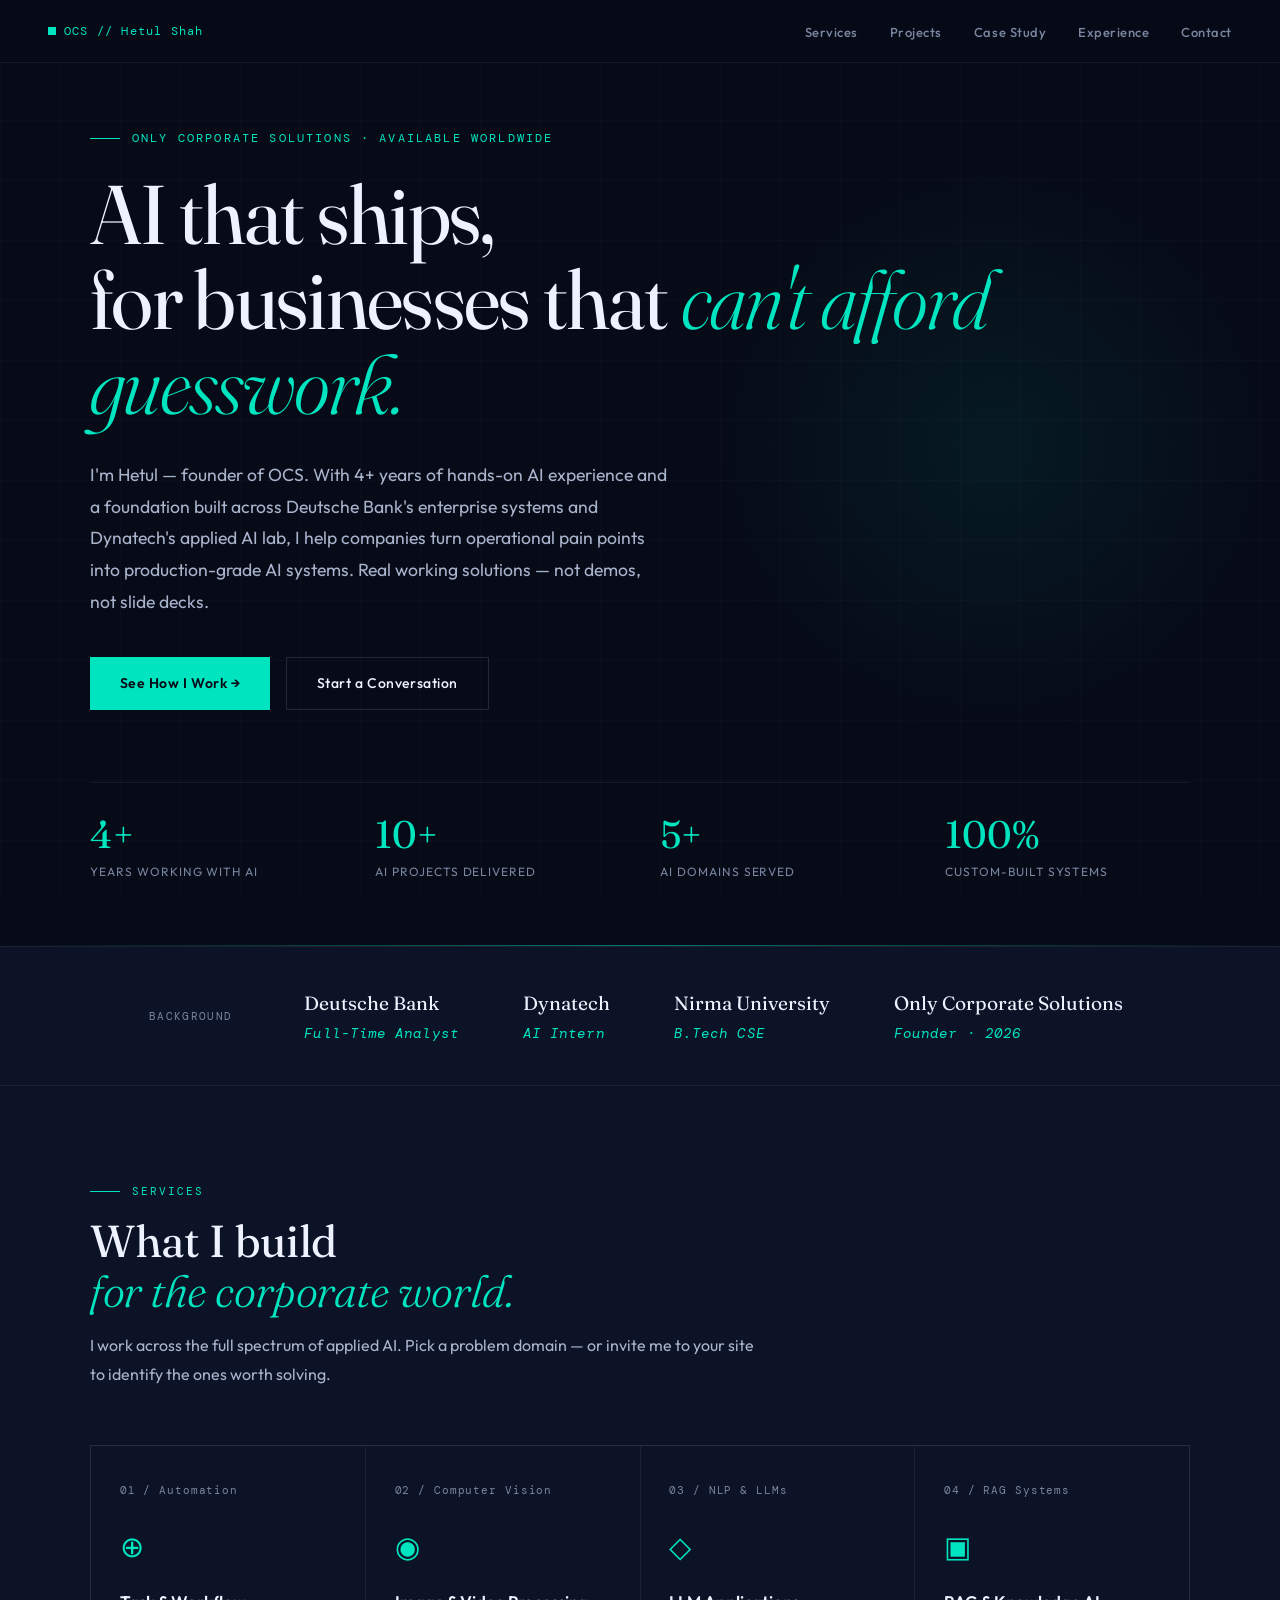
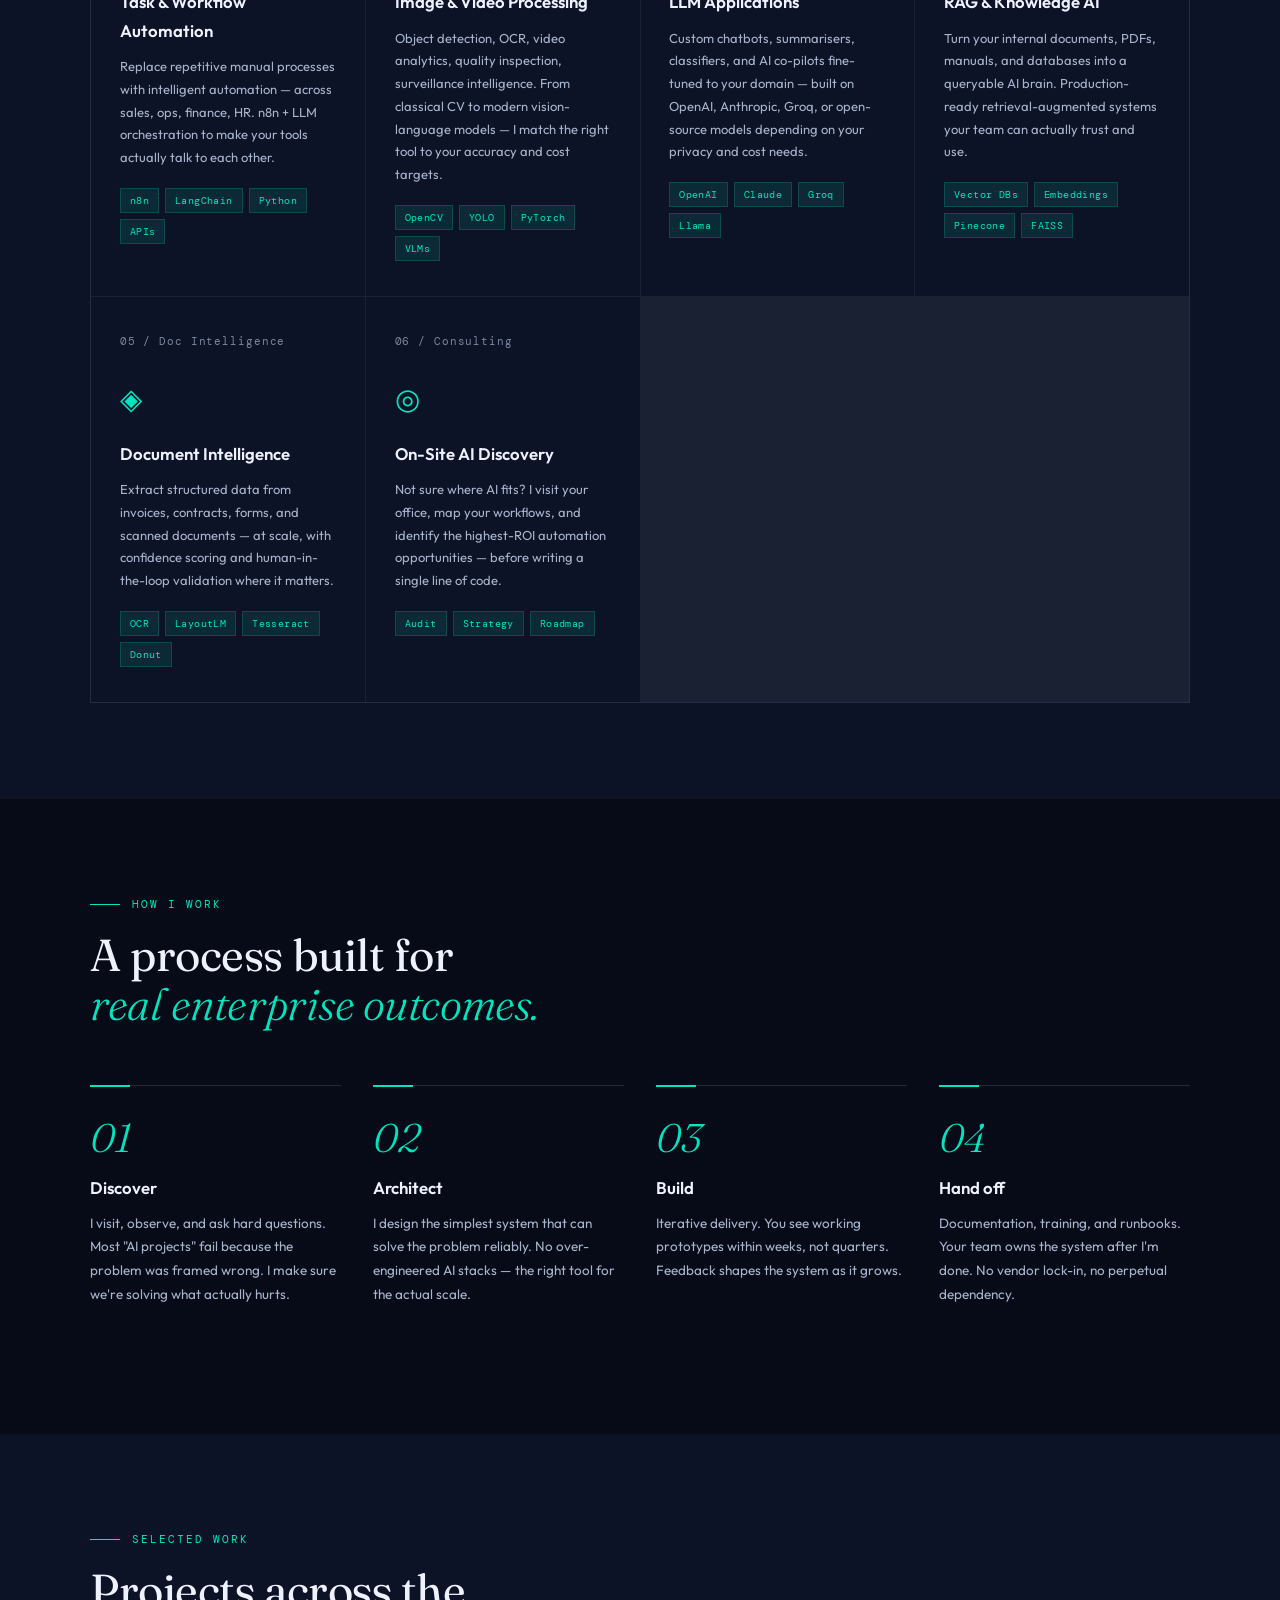
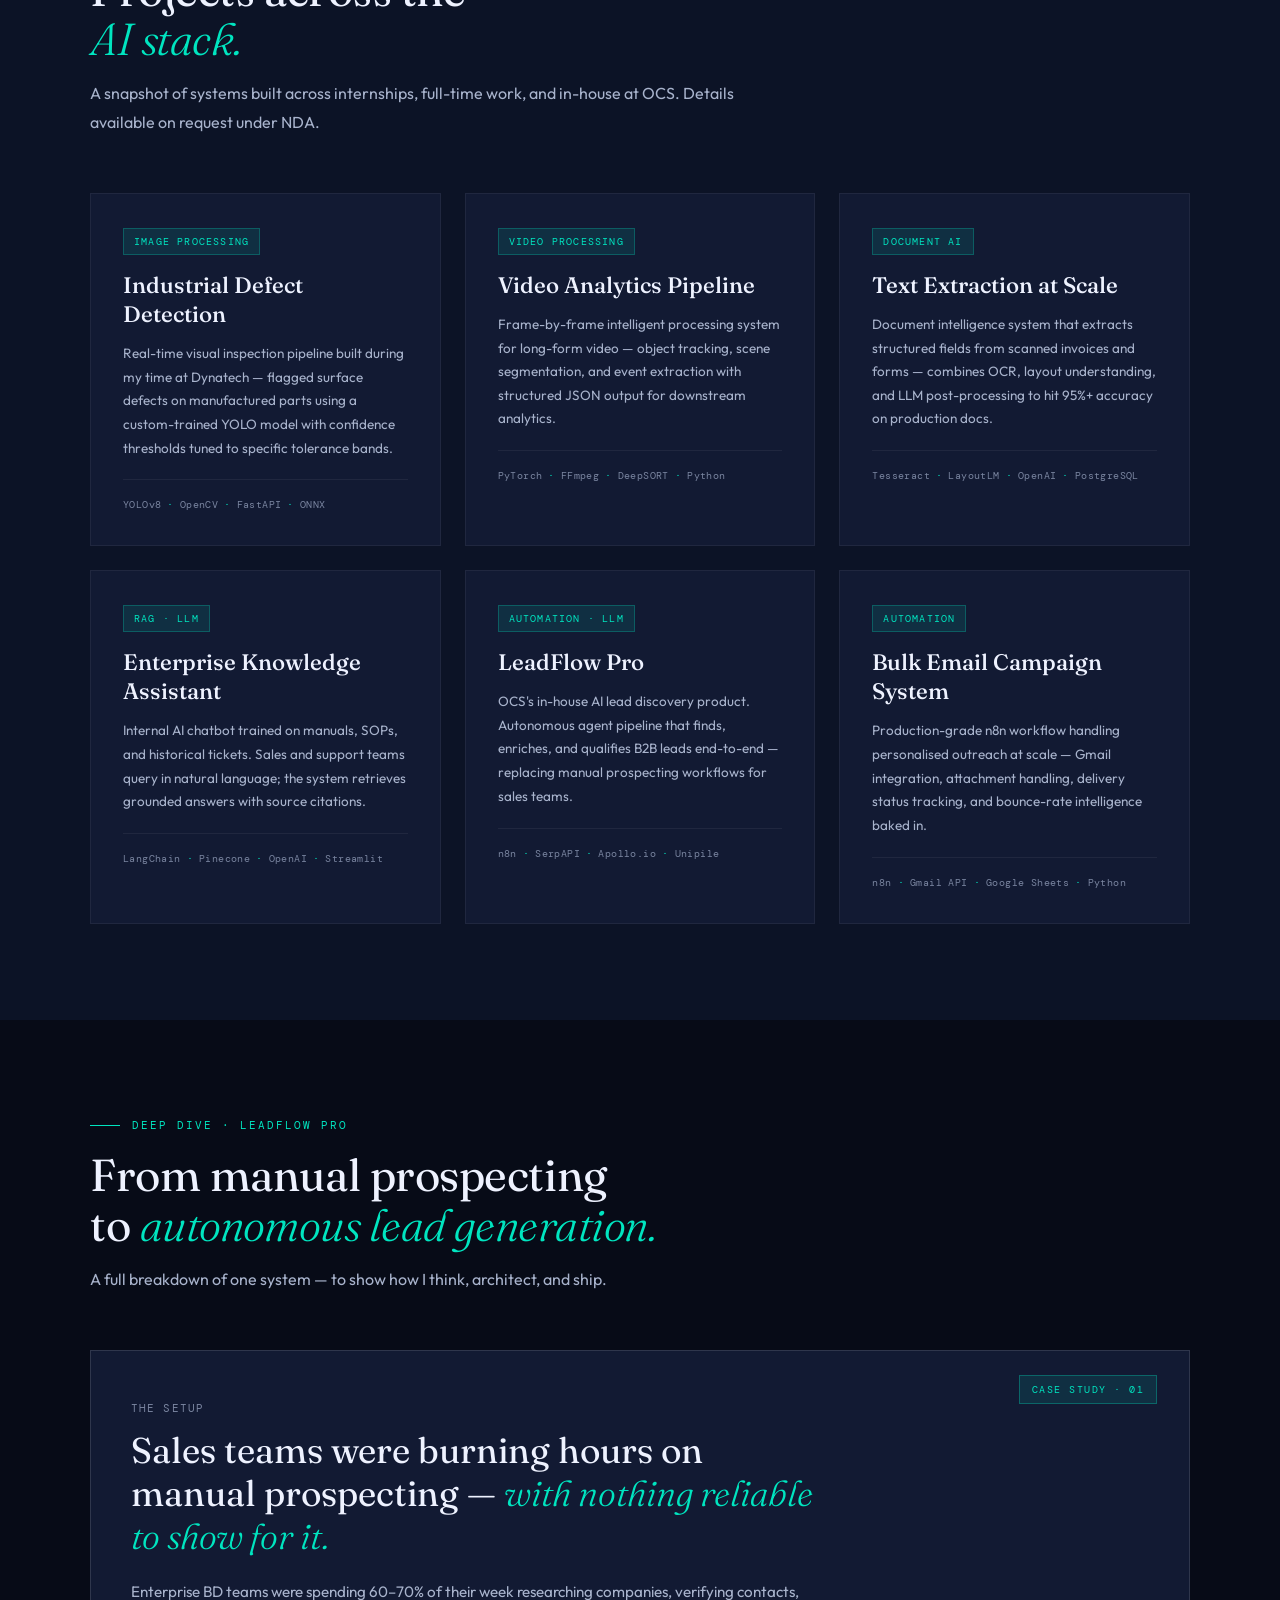
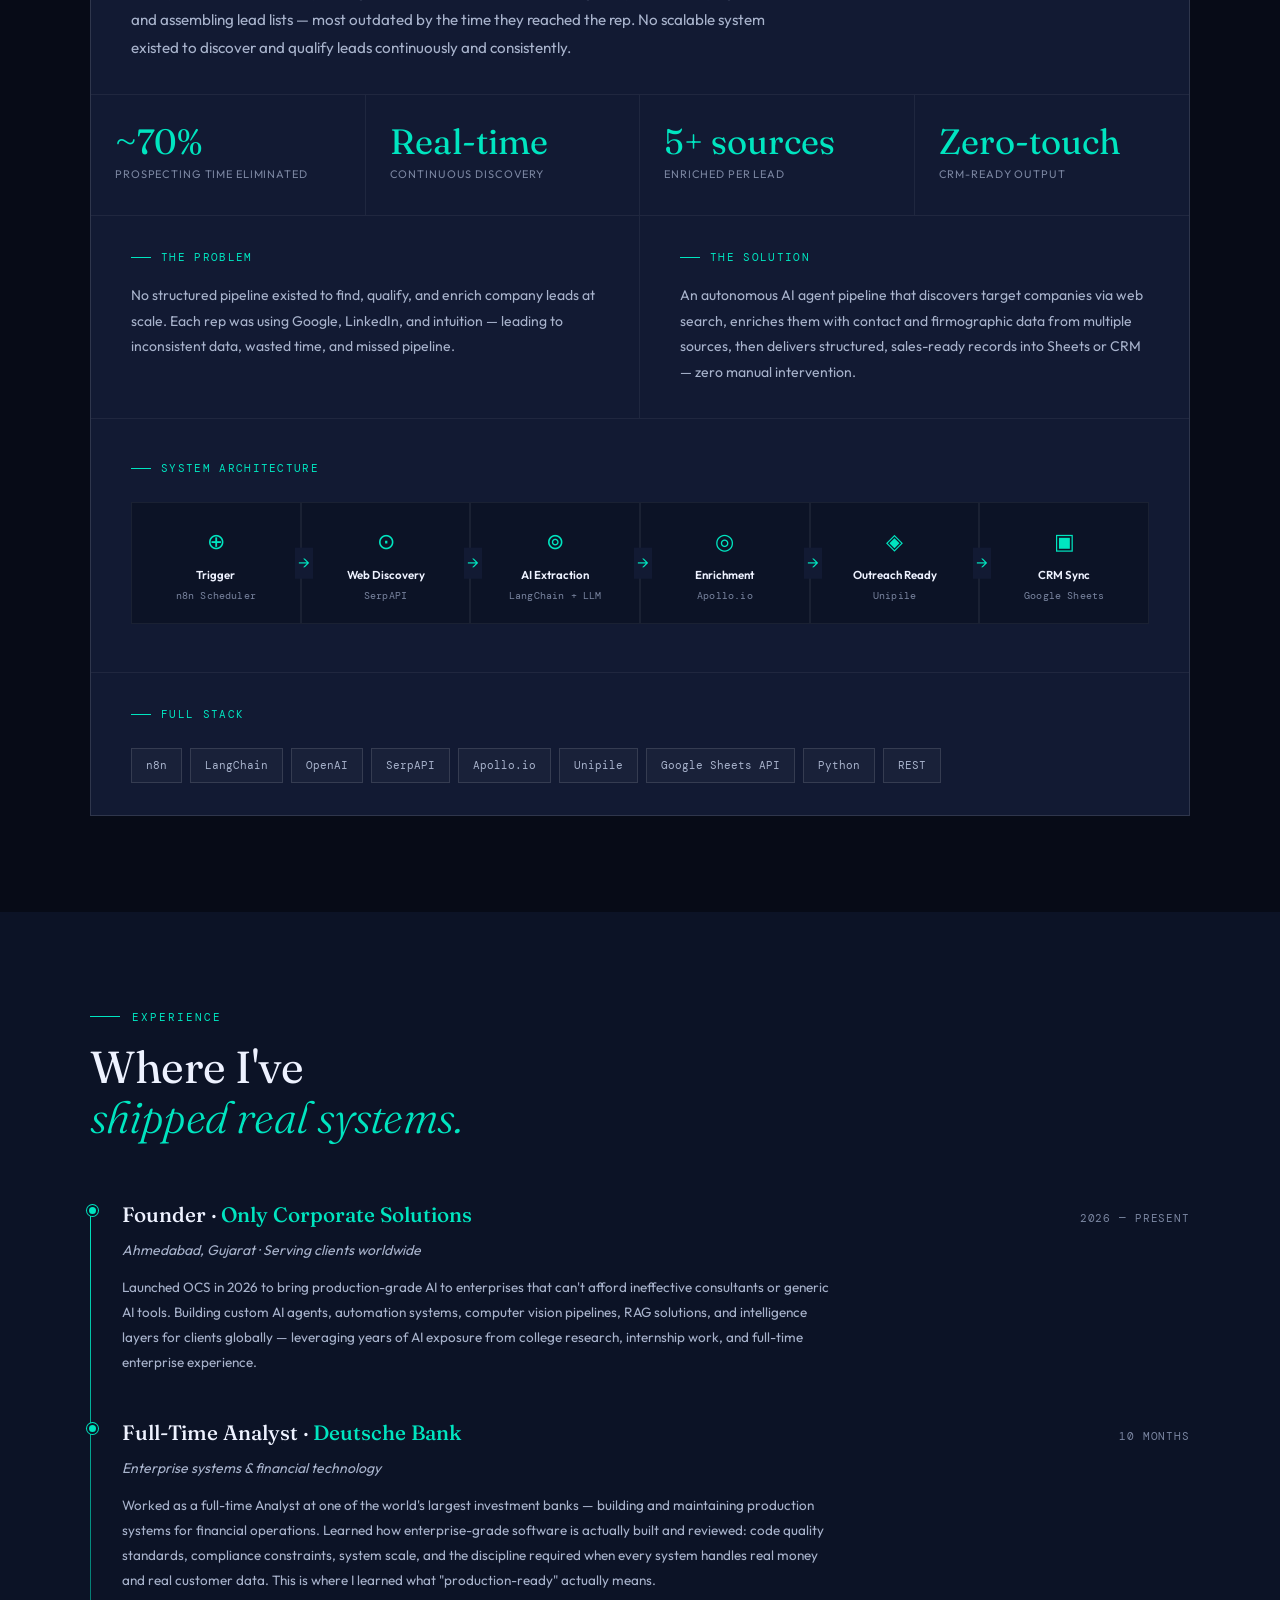
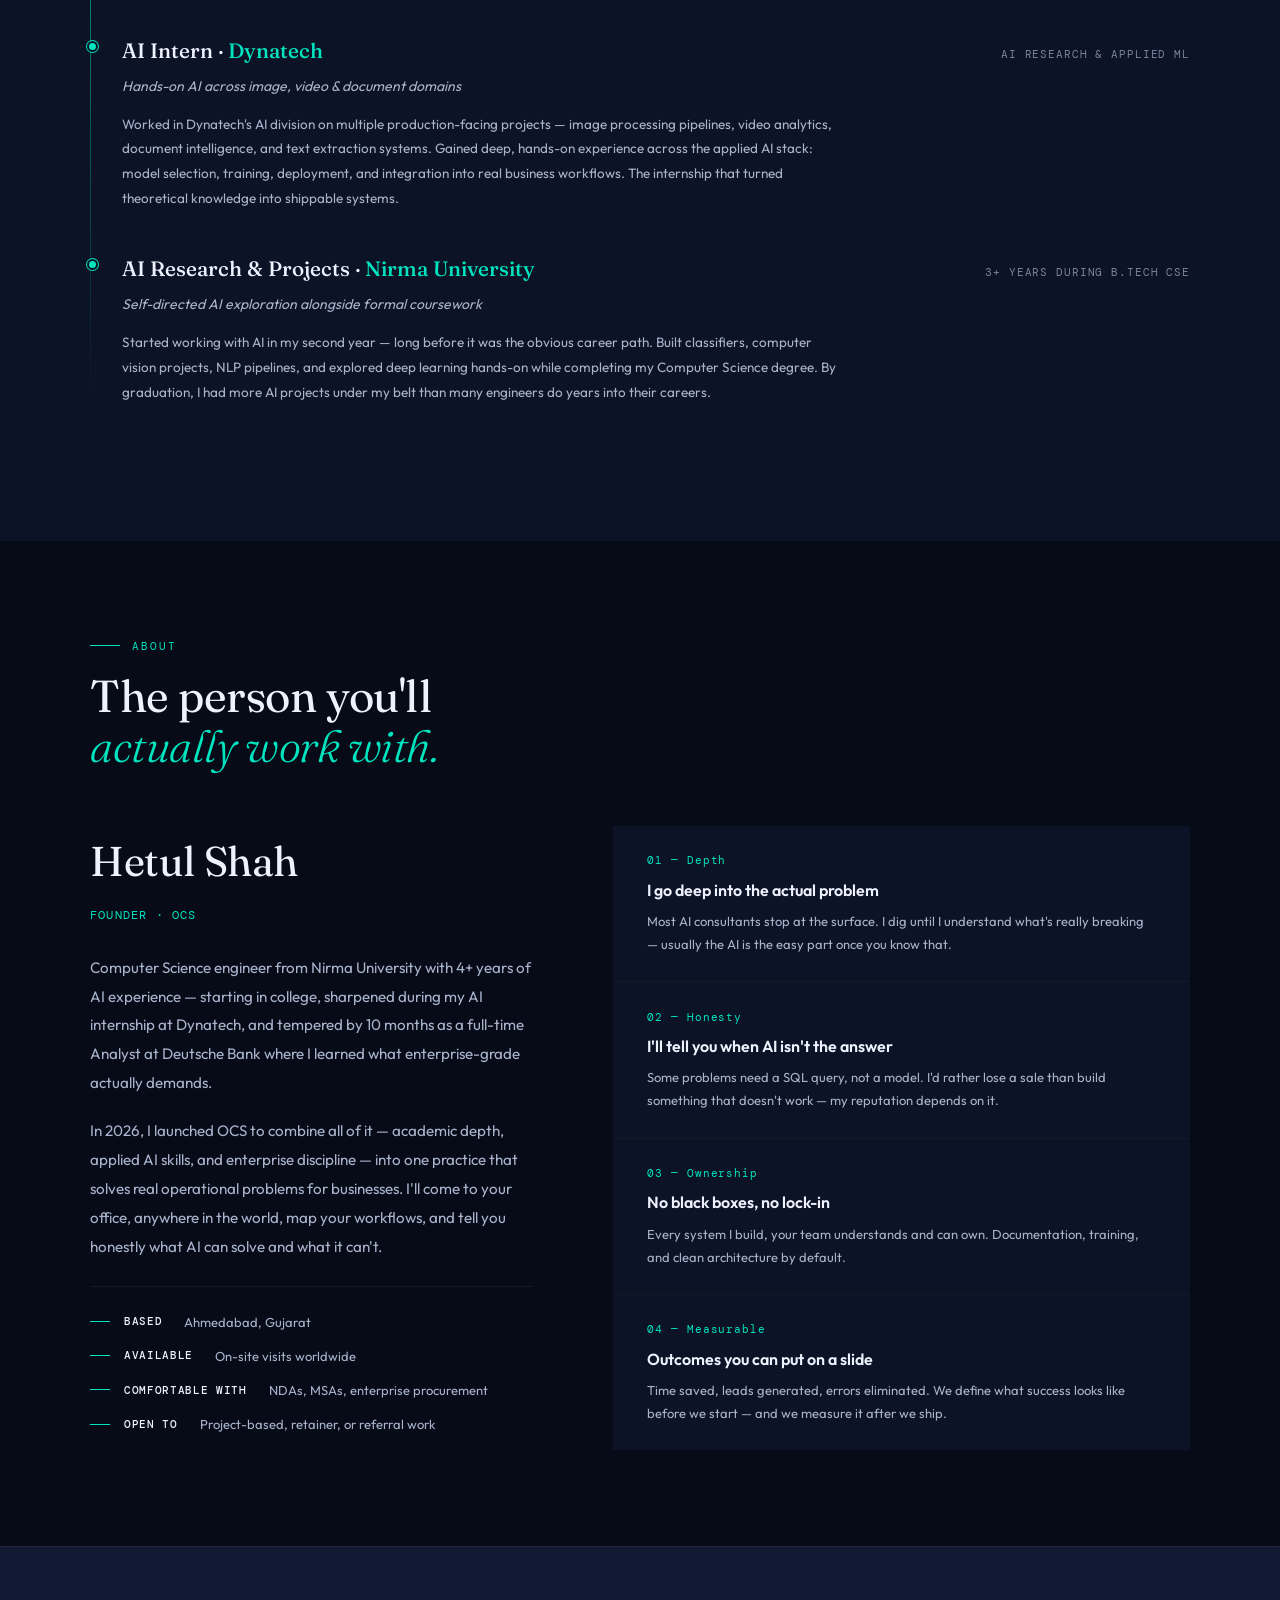
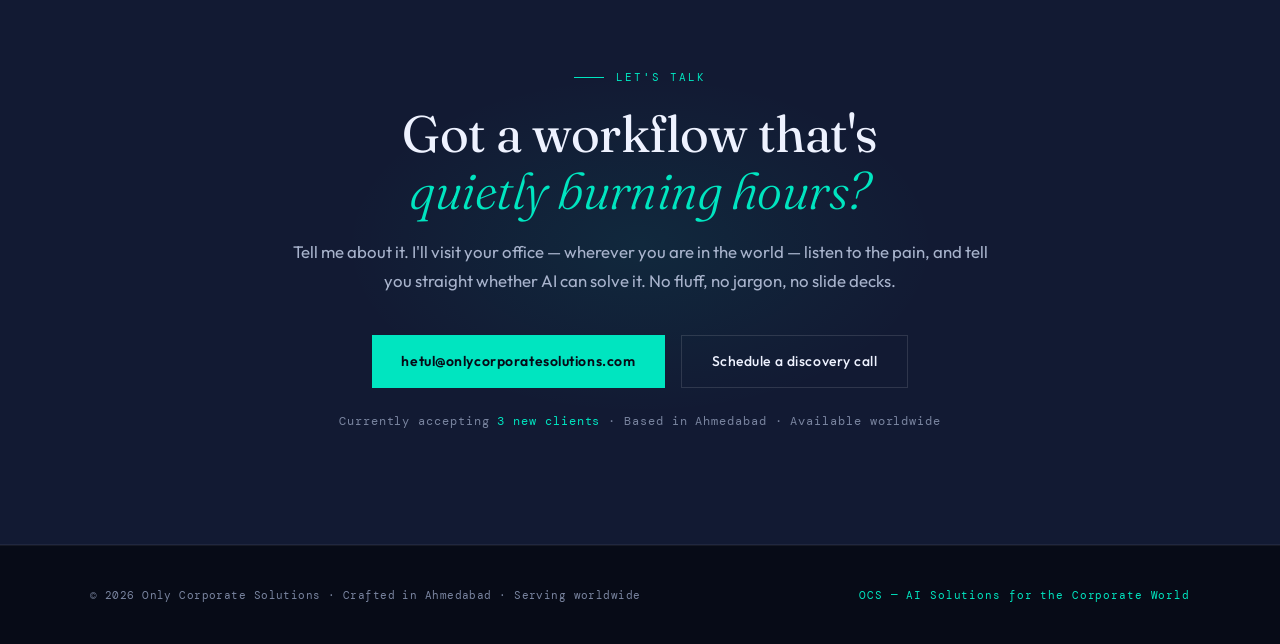
==== index.html @ 77258b16 "Rename hetul-shah-portfolio (1).html to index.html" ====
<!DOCTYPE html>
<html lang="en">
<head>
<meta charset="UTF-8">
<meta name="viewport" content="width=device-width, initial-scale=1.0">
<title>Hetul Shah — AI Solutions for the Corporate World</title>
<link href="https://fonts.googleapis.com/css2?family=Fraunces:ital,opsz,wght@0,9..144,300..700;1,9..144,300..700&family=DM+Mono:wght@400;500&family=Outfit:wght@300;400;500;600;700&display=swap" rel="stylesheet">
<style>
*,*::before,*::after{box-sizing:border-box;margin:0;padding:0}
:root{
--navy:#070B17;--navy2:#0C1326;--navy3:#121A33;--navy4:#1A2547;
--teal:#00E5C0;--teal2:#00C9A7;--teal3:rgba(0,229,192,0.10);
--white:#EEF2FF;--muted:#7A85A0;--muted2:#A8B3CC;
--border:rgba(255,255,255,0.06);--border2:rgba(255,255,255,0.12);
--card:rgba(255,255,255,0.03);
}
html{scroll-behavior:smooth}
body{background:var(--navy);color:var(--white);font-family:'Outfit',sans-serif;font-weight:400;line-height:1.7;overflow-x:hidden}
.grid-bg{position:fixed;top:0;left:0;right:0;bottom:0;background-image:linear-gradient(rgba(255,255,255,0.02) 1px,transparent 1px),linear-gradient(90deg,rgba(255,255,255,0.02) 1px,transparent 1px);background-size:60px 60px;pointer-events:none;z-index:0}
nav{position:fixed;top:0;left:0;right:0;z-index:100;padding:1.1rem 3rem;display:flex;justify-content:space-between;align-items:center;background:rgba(7,11,23,0.85);backdrop-filter:blur(14px);border-bottom:1px solid var(--border)}
.nav-logo{font-family:'DM Mono',monospace;font-size:12px;color:var(--teal);letter-spacing:0.1em;display:flex;align-items:center;gap:8px}
.nav-logo::before{content:'';width:8px;height:8px;background:var(--teal);display:inline-block;animation:pulse 2s infinite}
.nav-links{display:flex;gap:2rem;list-style:none}
.nav-links a{color:var(--muted);text-decoration:none;font-size:13px;font-weight:500;letter-spacing:0.04em;transition:color 0.2s}
.nav-links a:hover{color:var(--teal)}
.hero{min-height:100vh;display:flex;flex-direction:column;justify-content:center;padding:8rem 3rem 4rem;position:relative;z-index:1}
.hero::before{content:'';position:absolute;top:10%;right:-5%;width:700px;height:700px;background:radial-gradient(circle,rgba(0,229,192,0.07) 0%,transparent 60%);pointer-events:none}
.hero::after{content:'';position:absolute;bottom:0;left:0;right:0;height:1px;background:linear-gradient(90deg,transparent,var(--teal),transparent);opacity:0.5}
.hero-inner{max-width:1100px;margin:0 auto;width:100%;position:relative;z-index:2}
.hero-eyebrow{font-family:'DM Mono',monospace;font-size:12px;color:var(--teal);letter-spacing:0.18em;text-transform:uppercase;margin-bottom:1.5rem;opacity:0;animation:fadeUp 0.6s ease 0.1s forwards;display:flex;align-items:center;gap:12px}
.hero-eyebrow::before{content:'';width:30px;height:1px;background:var(--teal)}
.hero-title{font-family:'Fraunces',serif;font-weight:400;font-size:clamp(2.8rem,6.5vw,6rem);line-height:1.02;margin-bottom:2rem;letter-spacing:-0.02em;opacity:0;animation:fadeUp 0.6s ease 0.25s forwards}
.hero-title em{font-style:italic;color:var(--teal);font-weight:300}
.hero-sub{font-size:1.1rem;color:var(--muted2);max-width:580px;line-height:1.8;margin-bottom:2.5rem;opacity:0;animation:fadeUp 0.6s ease 0.4s forwards}
.hero-ctas{display:flex;gap:1rem;flex-wrap:wrap;opacity:0;animation:fadeUp 0.6s ease 0.55s forwards}
.btn-primary{padding:0.85rem 1.85rem;background:var(--teal);color:var(--navy);font-weight:600;font-size:14px;border:none;cursor:pointer;letter-spacing:0.04em;transition:all 0.25s;font-family:'Outfit',sans-serif;display:inline-flex;align-items:center;gap:8px;text-decoration:none}
.btn-primary:hover{background:var(--teal2);transform:translateY(-2px);box-shadow:0 8px 24px rgba(0,229,192,0.25)}
.btn-ghost{padding:0.85rem 1.85rem;background:transparent;color:var(--white);font-weight:500;font-size:14px;border:1px solid var(--border2);cursor:pointer;letter-spacing:0.04em;transition:all 0.25s;font-family:'Outfit',sans-serif;text-decoration:none;display:inline-block}
.btn-ghost:hover{border-color:var(--teal);color:var(--teal)}
.hero-stats{display:grid;grid-template-columns:repeat(auto-fit,minmax(160px,1fr));gap:2.5rem;margin-top:4.5rem;padding-top:2rem;border-top:1px solid var(--border);opacity:0;animation:fadeUp 0.6s ease 0.7s forwards}
.stat-num{font-family:'Fraunces',serif;font-weight:400;font-size:2.4rem;color:var(--teal);line-height:1}
.stat-label{font-size:12px;color:var(--muted);letter-spacing:0.08em;text-transform:uppercase;margin-top:0.5rem}
.cred-bar{padding:2.5rem 3rem;border-top:1px solid var(--border);border-bottom:1px solid var(--border);background:var(--navy2);position:relative;z-index:1}
.cred-inner{max-width:1100px;margin:0 auto;display:flex;align-items:center;gap:3rem;flex-wrap:wrap;justify-content:center}
.cred-label{font-family:'DM Mono',monospace;font-size:11px;color:var(--muted);letter-spacing:0.12em;text-transform:uppercase;margin-right:1rem}
.cred-item{font-family:'Fraunces',serif;font-size:1.2rem;color:var(--white);font-weight:400;position:relative;padding:0 0.5rem}
.cred-item em{font-style:italic;color:var(--teal);font-size:0.85rem;display:block;font-family:'DM Mono',monospace;letter-spacing:0.08em;margin-top:2px;font-weight:400}
section{padding:6rem 3rem;position:relative;z-index:1}
.section-inner{max-width:1100px;margin:0 auto}
.section-head{margin-bottom:3.5rem;max-width:680px}
.section-tag{font-family:'DM Mono',monospace;font-size:11px;color:var(--teal);letter-spacing:0.18em;text-transform:uppercase;margin-bottom:1rem;display:flex;align-items:center;gap:12px}
.section-tag::before{content:'';width:30px;height:1px;background:var(--teal)}
.section-title{font-family:'Fraunces',serif;font-weight:400;font-size:clamp(2rem,3.5vw,3.2rem);line-height:1.1;margin-bottom:1rem;letter-spacing:-0.01em}
.section-title em{font-style:italic;color:var(--teal);font-weight:300}
.section-sub{color:var(--muted2);font-size:1rem;line-height:1.8}
.services{background:var(--navy2)}
.services-grid{display:grid;grid-template-columns:repeat(auto-fit,minmax(260px,1fr));gap:1px;background:var(--border);border:1px solid var(--border)}
.service-card{padding:2.2rem 1.8rem;background:var(--navy2);border:none;transition:all 0.3s;position:relative;overflow:hidden;cursor:default}
.service-card::before{content:'';position:absolute;top:0;left:0;width:0;height:2px;background:var(--teal);transition:width 0.4s}
.service-card:hover{background:var(--navy3)}
.service-card:hover::before{width:100%}
.service-num{font-family:'DM Mono',monospace;font-size:11px;color:var(--muted);letter-spacing:0.08em;margin-bottom:1.5rem}
.service-icon{font-size:1.8rem;margin-bottom:1rem;color:var(--teal);font-family:'Fraunces',serif}
.service-name{font-weight:600;font-size:1.05rem;margin-bottom:0.6rem;color:var(--white)}
.service-desc{font-size:13px;color:var(--muted2);line-height:1.75;margin-bottom:1.2rem}
.service-tags{display:flex;flex-wrap:wrap;gap:6px}
.tag{font-family:'DM Mono',monospace;font-size:10px;padding:3px 9px;background:var(--teal3);color:var(--teal);border:1px solid rgba(0,229,192,0.18);letter-spacing:0.04em}
.approach{background:var(--navy)}
.approach-grid{display:grid;grid-template-columns:repeat(auto-fit,minmax(220px,1fr));gap:2rem;margin-top:2rem}
.approach-step{padding:2rem 0;border-top:1px solid var(--border2);position:relative}
.approach-step::after{content:'';position:absolute;top:-1px;left:0;width:40px;height:2px;background:var(--teal)}
.approach-num{font-family:'Fraunces',serif;font-style:italic;font-size:2.5rem;color:var(--teal);line-height:1;margin-bottom:1rem;font-weight:300}
.approach-title{font-weight:600;font-size:1.05rem;margin-bottom:0.6rem}
.approach-desc{font-size:13.5px;color:var(--muted2);line-height:1.75}
.projects{background:var(--navy2)}
.project-grid{display:grid;grid-template-columns:repeat(auto-fit,minmax(320px,1fr));gap:1.5rem;margin-top:1rem}
.project-card{background:var(--navy3);border:1px solid var(--border);padding:2rem;position:relative;overflow:hidden;transition:all 0.3s}
.project-card:hover{border-color:var(--teal3);transform:translateY(-3px)}
.project-card::before{content:'';position:absolute;top:0;left:0;right:0;height:1px;background:linear-gradient(90deg,transparent,var(--teal),transparent);opacity:0;transition:opacity 0.3s}
.project-card:hover::before{opacity:1}
.project-cat{font-family:'DM Mono',monospace;font-size:10px;color:var(--teal);letter-spacing:0.12em;text-transform:uppercase;margin-bottom:1rem;display:inline-block;padding:4px 10px;border:1px solid rgba(0,229,192,0.25);background:var(--teal3)}
.project-title{font-family:'Fraunces',serif;font-size:1.4rem;margin-bottom:0.8rem;line-height:1.3;font-weight:500}
.project-desc{font-size:13.5px;color:var(--muted2);line-height:1.75;margin-bottom:1.2rem}
.project-stack{display:flex;flex-wrap:wrap;gap:6px;padding-top:1rem;border-top:1px solid var(--border)}
.project-stack span{font-family:'DM Mono',monospace;font-size:10px;color:var(--muted);letter-spacing:0.04em}
.project-stack span:not(:last-child)::after{content:'·';margin-left:6px;color:var(--teal)}
.case-study{background:var(--navy)}
.cs-wrap{margin-top:2rem;border:1px solid var(--border2);background:var(--navy3);position:relative;overflow:hidden}
.cs-wrap::before{content:'CASE STUDY · 01';position:absolute;top:1.5rem;right:2rem;font-family:'DM Mono',monospace;font-size:10px;color:var(--teal);letter-spacing:0.15em;border:1px solid rgba(0,229,192,0.3);padding:5px 12px;background:var(--teal3)}
.cs-header{padding:3rem 2.5rem 2rem;border-bottom:1px solid var(--border)}
.cs-label{font-family:'DM Mono',monospace;font-size:11px;color:var(--muted);letter-spacing:0.1em;text-transform:uppercase;margin-bottom:0.75rem}
.cs-title{font-family:'Fraunces',serif;font-weight:400;font-size:clamp(1.6rem,2.8vw,2.4rem);margin-bottom:1.2rem;line-height:1.2;max-width:700px}
.cs-title em{font-style:italic;color:var(--teal);font-weight:300}
.cs-desc{color:var(--muted2);font-size:0.95rem;max-width:680px;line-height:1.85}
.cs-metrics{display:grid;grid-template-columns:repeat(auto-fit,minmax(140px,1fr));border-bottom:1px solid var(--border)}
.metric{padding:1.8rem 1.5rem;text-align:left;border-right:1px solid var(--border)}
.metric:last-child{border-right:none}
.metric-val{font-family:'Fraunces',serif;font-weight:400;font-size:2.2rem;color:var(--teal);display:block;line-height:1}
.metric-label{font-size:11px;color:var(--muted);text-transform:uppercase;letter-spacing:0.08em;margin-top:0.5rem}
.cs-content{display:grid;grid-template-columns:1fr 1fr;border-bottom:1px solid var(--border)}
.ps-block{padding:2rem 2.5rem;border-right:1px solid var(--border)}
.ps-block:last-child{border-right:none}
.ps-head{font-family:'DM Mono',monospace;font-size:11px;color:var(--teal);letter-spacing:0.12em;text-transform:uppercase;margin-bottom:1rem;display:flex;align-items:center;gap:10px}
.ps-head::before{content:'';width:20px;height:1px;background:var(--teal)}
.ps-text{font-size:14px;color:var(--muted2);line-height:1.85}
.arch-block{padding:2.5rem;border-bottom:1px solid var(--border)}
.arch-title{font-family:'DM Mono',monospace;font-size:11px;color:var(--teal);letter-spacing:0.12em;text-transform:uppercase;margin-bottom:1.5rem;display:flex;align-items:center;gap:10px}
.arch-title::before{content:'';width:20px;height:1px;background:var(--teal)}
.arch-flow{display:flex;align-items:stretch;gap:0;overflow-x:auto;padding-bottom:0.5rem}
.arch-step{flex:1;min-width:115px;padding:1.2rem 0.8rem;background:var(--navy2);border:1px solid var(--border);text-align:center;position:relative;transition:all 0.2s}
.arch-step:hover{border-color:var(--teal);background:var(--navy4)}
.arch-step:not(:last-child)::after{content:'→';position:absolute;right:-13px;top:50%;transform:translateY(-50%);color:var(--teal);font-size:18px;z-index:1;background:var(--navy3);padding:0 3px;font-weight:300}
.arch-step-icon{font-size:1.4rem;margin-bottom:0.5rem;display:block;color:var(--teal);font-family:'Fraunces',serif}
.arch-step-name{font-size:11.5px;font-weight:600;color:var(--white);margin-bottom:0.3rem;line-height:1.3}
.arch-step-tool{font-family:'DM Mono',monospace;font-size:9.5px;color:var(--muted);letter-spacing:0.02em}
.cs-stack{padding:2rem 2.5rem}
.stack-grid{display:flex;flex-wrap:wrap;gap:8px}
.stack-pill{padding:7px 14px;border:1px solid var(--border2);font-family:'DM Mono',monospace;font-size:11px;color:var(--muted2);background:var(--card);transition:all 0.2s}
.stack-pill:hover{border-color:var(--teal);color:var(--teal);background:var(--teal3)}
.experience{background:var(--navy2)}
.timeline{margin-top:2rem;position:relative;padding-left:2rem}
.timeline::before{content:'';position:absolute;left:0;top:8px;bottom:8px;width:1px;background:linear-gradient(180deg,var(--teal),transparent)}
.exp-item{margin-bottom:2.5rem;position:relative}
.exp-item::before{content:'';position:absolute;left:-2.18rem;top:0.5rem;width:11px;height:11px;background:var(--teal);border-radius:50%;border:2px solid var(--navy2);box-shadow:0 0 0 1px var(--teal)}
.exp-head{display:flex;justify-content:space-between;align-items:baseline;flex-wrap:wrap;gap:0.5rem;margin-bottom:0.4rem}
.exp-title{font-family:'Fraunces',serif;font-weight:500;font-size:1.3rem}
.exp-org{color:var(--teal);font-weight:500}
.exp-date{font-family:'DM Mono',monospace;font-size:11px;color:var(--muted);letter-spacing:0.08em;text-transform:uppercase}
.exp-role{font-size:14px;color:var(--muted2);margin-bottom:0.8rem;font-style:italic}
.exp-desc{font-size:13.5px;color:var(--muted2);line-height:1.85;max-width:720px}
.about{background:var(--navy)}
.about-grid{display:grid;grid-template-columns:1fr 1.3fr;gap:5rem;align-items:start;margin-top:2rem}
@media(max-width:900px){.about-grid{grid-template-columns:1fr;gap:3rem}}
.about-name{font-family:'Fraunces',serif;font-weight:400;font-size:2.6rem;margin-bottom:0.5rem;letter-spacing:-0.01em}
.about-role{font-family:'DM Mono',monospace;font-size:12px;color:var(--teal);letter-spacing:0.1em;margin-bottom:1.8rem;text-transform:uppercase}
.about-desc{color:var(--muted2);font-size:0.95rem;line-height:1.9;margin-bottom:1.2rem}
.about-list{list-style:none;display:flex;flex-direction:column;gap:12px;margin-top:1.5rem;padding-top:1.5rem;border-top:1px solid var(--border)}
.about-list li{font-size:13px;color:var(--muted2);display:flex;align-items:center;gap:14px}
.about-list li::before{content:'';width:20px;height:1px;background:var(--teal);flex-shrink:0}
.about-list li strong{color:var(--white);font-weight:500;font-family:'DM Mono',monospace;font-size:11px;letter-spacing:0.06em;text-transform:uppercase;margin-right:8px}
.principles{display:flex;flex-direction:column;gap:1px;background:var(--border)}
.principle{background:var(--navy2);padding:1.6rem 2rem;border-left:2px solid transparent;transition:all 0.3s;cursor:default}
.principle:hover{border-color:var(--teal);background:var(--navy3)}
.principle-num{font-family:'DM Mono',monospace;font-size:11px;color:var(--teal);margin-bottom:0.4rem;letter-spacing:0.08em}
.principle-title{font-weight:600;font-size:1rem;margin-bottom:0.4rem}
.principle-desc{font-size:13px;color:var(--muted2);line-height:1.75}
.cta-section{background:var(--navy3);text-align:center;padding:7rem 3rem;position:relative;overflow:hidden;border-top:1px solid var(--border);border-bottom:1px solid var(--border)}
.cta-section::before{content:'';position:absolute;top:50%;left:50%;transform:translate(-50%,-50%);width:700px;height:400px;background:radial-gradient(ellipse,rgba(0,229,192,0.07) 0%,transparent 60%);pointer-events:none}
.cta-inner{position:relative;z-index:2;max-width:720px;margin:0 auto}
.cta-title{font-family:'Fraunces',serif;font-weight:400;font-size:clamp(2rem,4vw,3.5rem);margin-bottom:1.2rem;line-height:1.1;letter-spacing:-0.01em}
.cta-title em{font-style:italic;color:var(--teal);font-weight:300}
.cta-sub{color:var(--muted2);margin-bottom:2.5rem;font-size:1.05rem;line-height:1.7}
.cta-extra{margin-top:1.5rem;font-family:'DM Mono',monospace;font-size:11.5px;color:var(--muted);letter-spacing:0.08em}
.cta-extra span{color:var(--teal)}
footer{padding:2.5rem 3rem;border-top:1px solid var(--border);position:relative;z-index:1;background:var(--navy)}
.footer-inner{max-width:1100px;margin:0 auto;display:flex;justify-content:space-between;align-items:center;flex-wrap:wrap;gap:1rem}
.footer-copy{font-family:'DM Mono',monospace;font-size:11px;color:var(--muted);letter-spacing:0.04em}
.footer-brand{font-family:'DM Mono',monospace;font-size:11px;color:var(--teal);letter-spacing:0.08em}
@keyframes fadeUp{from{opacity:0;transform:translateY(24px)}to{opacity:1;transform:translateY(0)}}
@keyframes pulse{0%,100%{opacity:1}50%{opacity:0.3}}
@media(max-width:768px){
  nav{padding:1rem 1.5rem}
  .nav-links{display:none}
  section{padding:4rem 1.5rem}
  .hero{padding:6rem 1.5rem 3rem}
  .cs-content{grid-template-columns:1fr}
  .ps-block{border-right:none;border-bottom:1px solid var(--border)}
  .metric{border-right:none;border-bottom:1px solid var(--border)}
  .cred-bar{padding:2rem 1.5rem}
  .cta-section{padding:5rem 1.5rem}
  footer{padding:2rem 1.5rem}
}
</style>
<link href="https://assets.calendly.com/assets/external/widget.css" rel="stylesheet">
<script src="https://assets.calendly.com/assets/external/widget.js" type="text/javascript" async></script>
</head>
<body>
<div class="grid-bg"></div>
<nav>
  <div class="nav-logo">OCS // Hetul Shah</div>
  <ul class="nav-links">
    <li><a href="#services">Services</a></li>
    <li><a href="#projects">Projects</a></li>
    <li><a href="#case-study">Case Study</a></li>
    <li><a href="#experience">Experience</a></li>
    <li><a href="#contact">Contact</a></li>
  </ul>
</nav>
<section class="hero">
  <div class="hero-inner">
    <div class="hero-eyebrow">Only Corporate Solutions · Available worldwide</div>
    <h1 class="hero-title">AI that ships,<br>for businesses that <em>can't afford guesswork.</em></h1>
    <p class="hero-sub">I'm Hetul — founder of OCS. With 4+ years of hands-on AI experience and a foundation built across Deutsche Bank's enterprise systems and Dynatech's applied AI lab, I help companies turn operational pain points into production-grade AI systems. Real working solutions — not demos, not slide decks.</p>
    <div class="hero-ctas">
      <a href="#case-study" class="btn-primary">See How I Work →</a>
      <a href="#contact" class="btn-ghost">Start a Conversation</a>
    </div>
    <div class="hero-stats">
      <div><div class="stat-num">4+</div><div class="stat-label">Years working with AI</div></div>
      <div><div class="stat-num">10+</div><div class="stat-label">AI projects delivered</div></div>
      <div><div class="stat-num">5+</div><div class="stat-label">AI domains served</div></div>
      <div><div class="stat-num">100%</div><div class="stat-label">Custom-built systems</div></div>
    </div>
  </div>
</section>
<div class="cred-bar">
  <div class="cred-inner">
    <div class="cred-label">Background</div>
    <div class="cred-item">Deutsche Bank<em>Full-Time Analyst</em></div>
    <div class="cred-item">Dynatech<em>AI Intern</em></div>
    <div class="cred-item">Nirma University<em>B.Tech CSE</em></div>
    <div class="cred-item">Only Corporate Solutions<em>Founder · 2026</em></div>
  </div>
</div>
<section class="services" id="services">
  <div class="section-inner">
    <div class="section-head">
      <div class="section-tag">Services</div>
      <h2 class="section-title">What I build<br><em>for the corporate world.</em></h2>
      <p class="section-sub">I work across the full spectrum of applied AI. Pick a problem domain — or invite me to your site to identify the ones worth solving.</p>
    </div>
    <div class="services-grid">
      <div class="service-card">
        <div class="service-num">01 / Automation</div>
        <div class="service-icon">⊕</div>
        <div class="service-name">Task & Workflow Automation</div>
        <div class="service-desc">Replace repetitive manual processes with intelligent automation — across sales, ops, finance, HR. n8n + LLM orchestration to make your tools actually talk to each other.</div>
        <div class="service-tags"><span class="tag">n8n</span><span class="tag">LangChain</span><span class="tag">Python</span><span class="tag">APIs</span></div>
      </div>
      <div class="service-card">
        <div class="service-num">02 / Computer Vision</div>
        <div class="service-icon">◉</div>
        <div class="service-name">Image & Video Processing</div>
        <div class="service-desc">Object detection, OCR, video analytics, quality inspection, surveillance intelligence. From classical CV to modern vision-language models — I match the right tool to your accuracy and cost targets.</div>
        <div class="service-tags"><span class="tag">OpenCV</span><span class="tag">YOLO</span><span class="tag">PyTorch</span><span class="tag">VLMs</span></div>
      </div>
      <div class="service-card">
        <div class="service-num">03 / NLP & LLMs</div>
        <div class="service-icon">◇</div>
        <div class="service-name">LLM Applications</div>
        <div class="service-desc">Custom chatbots, summarisers, classifiers, and AI co-pilots fine-tuned to your domain — built on OpenAI, Anthropic, Groq, or open-source models depending on your privacy and cost needs.</div>
        <div class="service-tags"><span class="tag">OpenAI</span><span class="tag">Claude</span><span class="tag">Groq</span><span class="tag">Llama</span></div>
      </div>
      <div class="service-card">
        <div class="service-num">04 / RAG Systems</div>
        <div class="service-icon">▣</div>
        <div class="service-name">RAG & Knowledge AI</div>
        <div class="service-desc">Turn your internal documents, PDFs, manuals, and databases into a queryable AI brain. Production-ready retrieval-augmented systems your team can actually trust and use.</div>
        <div class="service-tags"><span class="tag">Vector DBs</span><span class="tag">Embeddings</span><span class="tag">Pinecone</span><span class="tag">FAISS</span></div>
      </div>
      <div class="service-card">
        <div class="service-num">05 / Doc Intelligence</div>
        <div class="service-icon">◈</div>
        <div class="service-name">Document Intelligence</div>
        <div class="service-desc">Extract structured data from invoices, contracts, forms, and scanned documents — at scale, with confidence scoring and human-in-the-loop validation where it matters.</div>
        <div class="service-tags"><span class="tag">OCR</span><span class="tag">LayoutLM</span><span class="tag">Tesseract</span><span class="tag">Donut</span></div>
      </div>
      <div class="service-card">
        <div class="service-num">06 / Consulting</div>
        <div class="service-icon">◎</div>
        <div class="service-name">On-Site AI Discovery</div>
        <div class="service-desc">Not sure where AI fits? I visit your office, map your workflows, and identify the highest-ROI automation opportunities — before writing a single line of code.</div>
        <div class="service-tags"><span class="tag">Audit</span><span class="tag">Strategy</span><span class="tag">Roadmap</span></div>
      </div>
    </div>
  </div>
</section>
<section class="approach">
  <div class="section-inner">
    <div class="section-head">
      <div class="section-tag">How I work</div>
      <h2 class="section-title">A process built for<br><em>real enterprise outcomes.</em></h2>
    </div>
    <div class="approach-grid">
      <div class="approach-step"><div class="approach-num">01</div><div class="approach-title">Discover</div><div class="approach-desc">I visit, observe, and ask hard questions. Most "AI projects" fail because the problem was framed wrong. I make sure we're solving what actually hurts.</div></div>
      <div class="approach-step"><div class="approach-num">02</div><div class="approach-title">Architect</div><div class="approach-desc">I design the simplest system that can solve the problem reliably. No over-engineered AI stacks — the right tool for the actual scale.</div></div>
      <div class="approach-step"><div class="approach-num">03</div><div class="approach-title">Build</div><div class="approach-desc">Iterative delivery. You see working prototypes within weeks, not quarters. Feedback shapes the system as it grows.</div></div>
      <div class="approach-step"><div class="approach-num">04</div><div class="approach-title">Hand off</div><div class="approach-desc">Documentation, training, and runbooks. Your team owns the system after I'm done. No vendor lock-in, no perpetual dependency.</div></div>
    </div>
  </div>
</section>
<section class="projects" id="projects">
  <div class="section-inner">
    <div class="section-head">
      <div class="section-tag">Selected work</div>
      <h2 class="section-title">Projects across the<br><em>AI stack.</em></h2>
      <p class="section-sub">A snapshot of systems built across internships, full-time work, and in-house at OCS. Details available on request under NDA.</p>
    </div>
    <div class="project-grid">
      <div class="project-card">
        <div class="project-cat">Image Processing</div>
        <h3 class="project-title">Industrial Defect Detection</h3>
        <p class="project-desc">Real-time visual inspection pipeline built during my time at Dynatech — flagged surface defects on manufactured parts using a custom-trained YOLO model with confidence thresholds tuned to specific tolerance bands.</p>
        <div class="project-stack"><span>YOLOv8</span><span>OpenCV</span><span>FastAPI</span><span>ONNX</span></div>
      </div>
      <div class="project-card">
        <div class="project-cat">Video Processing</div>
        <h3 class="project-title">Video Analytics Pipeline</h3>
        <p class="project-desc">Frame-by-frame intelligent processing system for long-form video — object tracking, scene segmentation, and event extraction with structured JSON output for downstream analytics.</p>
        <div class="project-stack"><span>PyTorch</span><span>FFmpeg</span><span>DeepSORT</span><span>Python</span></div>
      </div>
      <div class="project-card">
        <div class="project-cat">Document AI</div>
        <h3 class="project-title">Text Extraction at Scale</h3>
        <p class="project-desc">Document intelligence system that extracts structured fields from scanned invoices and forms — combines OCR, layout understanding, and LLM post-processing to hit 95%+ accuracy on production docs.</p>
        <div class="project-stack"><span>Tesseract</span><span>LayoutLM</span><span>OpenAI</span><span>PostgreSQL</span></div>
      </div>
      <div class="project-card">
        <div class="project-cat">RAG · LLM</div>
        <h3 class="project-title">Enterprise Knowledge Assistant</h3>
        <p class="project-desc">Internal AI chatbot trained on manuals, SOPs, and historical tickets. Sales and support teams query in natural language; the system retrieves grounded answers with source citations.</p>
        <div class="project-stack"><span>LangChain</span><span>Pinecone</span><span>OpenAI</span><span>Streamlit</span></div>
      </div>
      <div class="project-card">
        <div class="project-cat">Automation · LLM</div>
        <h3 class="project-title">LeadFlow Pro</h3>
        <p class="project-desc">OCS's in-house AI lead discovery product. Autonomous agent pipeline that finds, enriches, and qualifies B2B leads end-to-end — replacing manual prospecting workflows for sales teams.</p>
        <div class="project-stack"><span>n8n</span><span>SerpAPI</span><span>Apollo.io</span><span>Unipile</span></div>
      </div>
      <div class="project-card">
        <div class="project-cat">Automation</div>
        <h3 class="project-title">Bulk Email Campaign System</h3>
        <p class="project-desc">Production-grade n8n workflow handling personalised outreach at scale — Gmail integration, attachment handling, delivery status tracking, and bounce-rate intelligence baked in.</p>
        <div class="project-stack"><span>n8n</span><span>Gmail API</span><span>Google Sheets</span><span>Python</span></div>
      </div>
    </div>
  </div>
</section>
<section class="case-study" id="case-study">
  <div class="section-inner">
    <div class="section-head">
      <div class="section-tag">Deep dive · LeadFlow Pro</div>
      <h2 class="section-title">From manual prospecting<br>to <em>autonomous lead generation.</em></h2>
      <p class="section-sub">A full breakdown of one system — to show how I think, architect, and ship.</p>
    </div>
    <div class="cs-wrap">
      <div class="cs-header">
        <div class="cs-label">The Setup</div>
        <h3 class="cs-title">Sales teams were burning hours on manual prospecting — <em>with nothing reliable to show for it.</em></h3>
        <p class="cs-desc">Enterprise BD teams were spending 60–70% of their week researching companies, verifying contacts, and assembling lead lists — most outdated by the time they reached the rep. No scalable system existed to discover and qualify leads continuously and consistently.</p>
      </div>
      <div class="cs-metrics">
        <div class="metric"><span class="metric-val">~70%</span><span class="metric-label">Prospecting time eliminated</span></div>
        <div class="metric"><span class="metric-val">Real-time</span><span class="metric-label">Continuous discovery</span></div>
        <div class="metric"><span class="metric-val">5+ sources</span><span class="metric-label">Enriched per lead</span></div>
        <div class="metric"><span class="metric-val">Zero-touch</span><span class="metric-label">CRM-ready output</span></div>
      </div>
      <div class="cs-content">
        <div class="ps-block"><div class="ps-head">The Problem</div><div class="ps-text">No structured pipeline existed to find, qualify, and enrich company leads at scale. Each rep was using Google, LinkedIn, and intuition — leading to inconsistent data, wasted time, and missed pipeline.</div></div>
        <div class="ps-block"><div class="ps-head">The Solution</div><div class="ps-text">An autonomous AI agent pipeline that discovers target companies via web search, enriches them with contact and firmographic data from multiple sources, then delivers structured, sales-ready records into Sheets or CRM — zero manual intervention.</div></div>
      </div>
      <div class="arch-block">
        <div class="arch-title">System architecture</div>
        <div class="arch-flow">
          <div class="arch-step"><span class="arch-step-icon">⊕</span><div class="arch-step-name">Trigger</div><div class="arch-step-tool">n8n Scheduler</div></div>
          <div class="arch-step"><span class="arch-step-icon">⊙</span><div class="arch-step-name">Web Discovery</div><div class="arch-step-tool">SerpAPI</div></div>
          <div class="arch-step"><span class="arch-step-icon">⊚</span><div class="arch-step-name">AI Extraction</div><div class="arch-step-tool">LangChain + LLM</div></div>
          <div class="arch-step"><span class="arch-step-icon">◎</span><div class="arch-step-name">Enrichment</div><div class="arch-step-tool">Apollo.io</div></div>
          <div class="arch-step"><span class="arch-step-icon">◈</span><div class="arch-step-name">Outreach Ready</div><div class="arch-step-tool">Unipile</div></div>
          <div class="arch-step"><span class="arch-step-icon">▣</span><div class="arch-step-name">CRM Sync</div><div class="arch-step-tool">Google Sheets</div></div>
        </div>
      </div>
      <div class="cs-stack">
        <div class="arch-title">Full stack</div>
        <div class="stack-grid">
          <span class="stack-pill">n8n</span><span class="stack-pill">LangChain</span><span class="stack-pill">OpenAI</span><span class="stack-pill">SerpAPI</span><span class="stack-pill">Apollo.io</span><span class="stack-pill">Unipile</span><span class="stack-pill">Google Sheets API</span><span class="stack-pill">Python</span><span class="stack-pill">REST</span>
        </div>
      </div>
    </div>
  </div>
</section>
<section class="experience" id="experience">
  <div class="section-inner">
    <div class="section-head">
      <div class="section-tag">Experience</div>
      <h2 class="section-title">Where I've<br><em>shipped real systems.</em></h2>
    </div>
    <div class="timeline">
      <div class="exp-item">
        <div class="exp-head"><div class="exp-title">Founder · <span class="exp-org">Only Corporate Solutions</span></div><div class="exp-date">2026 — Present</div></div>
        <div class="exp-role">Ahmedabad, Gujarat · Serving clients worldwide</div>
        <div class="exp-desc">Launched OCS in 2026 to bring production-grade AI to enterprises that can't afford ineffective consultants or generic AI tools. Building custom AI agents, automation systems, computer vision pipelines, RAG solutions, and intelligence layers for clients globally — leveraging years of AI exposure from college research, internship work, and full-time enterprise experience.</div>
      </div>
      <div class="exp-item">
        <div class="exp-head"><div class="exp-title">Full-Time Analyst · <span class="exp-org">Deutsche Bank</span></div><div class="exp-date">10 months</div></div>
        <div class="exp-role">Enterprise systems & financial technology</div>
        <div class="exp-desc">Worked as a full-time Analyst at one of the world's largest investment banks — building and maintaining production systems for financial operations. Learned how enterprise-grade software is actually built and reviewed: code quality standards, compliance constraints, system scale, and the discipline required when every system handles real money and real customer data. This is where I learned what "production-ready" actually means.</div>
      </div>
      <div class="exp-item">
        <div class="exp-head"><div class="exp-title">AI Intern · <span class="exp-org">Dynatech</span></div><div class="exp-date">AI Research & Applied ML</div></div>
        <div class="exp-role">Hands-on AI across image, video & document domains</div>
        <div class="exp-desc">Worked in Dynatech's AI division on multiple production-facing projects — image processing pipelines, video analytics, document intelligence, and text extraction systems. Gained deep, hands-on experience across the applied AI stack: model selection, training, deployment, and integration into real business workflows. The internship that turned theoretical knowledge into shippable systems.</div>
      </div>
      <div class="exp-item">
        <div class="exp-head"><div class="exp-title">AI Research & Projects · <span class="exp-org">Nirma University</span></div><div class="exp-date">3+ years during B.Tech CSE</div></div>
        <div class="exp-role">Self-directed AI exploration alongside formal coursework</div>
        <div class="exp-desc">Started working with AI in my second year — long before it was the obvious career path. Built classifiers, computer vision projects, NLP pipelines, and explored deep learning hands-on while completing my Computer Science degree. By graduation, I had more AI projects under my belt than many engineers do years into their careers.</div>
      </div>
    </div>
  </div>
</section>
<section class="about" id="about">
  <div class="section-inner">
    <div class="section-head">
      <div class="section-tag">About</div>
      <h2 class="section-title">The person you'll<br><em>actually work with.</em></h2>
    </div>
    <div class="about-grid">
      <div>
        <div class="about-name">Hetul Shah</div>
        <div class="about-role">Founder · OCS</div>
        <p class="about-desc">Computer Science engineer from Nirma University with 4+ years of AI experience — starting in college, sharpened during my AI internship at Dynatech, and tempered by 10 months as a full-time Analyst at Deutsche Bank where I learned what enterprise-grade actually demands.</p>
        <p class="about-desc">In 2026, I launched OCS to combine all of it — academic depth, applied AI skills, and enterprise discipline — into one practice that solves real operational problems for businesses. I'll come to your office, anywhere in the world, map your workflows, and tell you honestly what AI can solve and what it can't.</p>
        <ul class="about-list">
          <li><strong>Based</strong>Ahmedabad, Gujarat</li>
          <li><strong>Available</strong>On-site visits worldwide</li>
          <li><strong>Comfortable with</strong>NDAs, MSAs, enterprise procurement</li>
          <li><strong>Open to</strong>Project-based, retainer, or referral work</li>
        </ul>
      </div>
      <div class="principles">
        <div class="principle"><div class="principle-num">01 — Depth</div><div class="principle-title">I go deep into the actual problem</div><div class="principle-desc">Most AI consultants stop at the surface. I dig until I understand what's really breaking — usually the AI is the easy part once you know that.</div></div>
        <div class="principle"><div class="principle-num">02 — Honesty</div><div class="principle-title">I'll tell you when AI isn't the answer</div><div class="principle-desc">Some problems need a SQL query, not a model. I'd rather lose a sale than build something that doesn't work — my reputation depends on it.</div></div>
        <div class="principle"><div class="principle-num">03 — Ownership</div><div class="principle-title">No black boxes, no lock-in</div><div class="principle-desc">Every system I build, your team understands and can own. Documentation, training, and clean architecture by default.</div></div>
        <div class="principle"><div class="principle-num">04 — Measurable</div><div class="principle-title">Outcomes you can put on a slide</div><div class="principle-desc">Time saved, leads generated, errors eliminated. We define what success looks like before we start — and we measure it after we ship.</div></div>
      </div>
    </div>
  </div>
</section>
<section class="cta-section" id="contact">
  <div class="cta-inner">
    <div class="section-tag" style="justify-content:center;display:inline-flex;margin-bottom:1.2rem">Let's talk</div>
    <h2 class="cta-title">Got a workflow that's<br><em>quietly burning hours?</em></h2>
    <p class="cta-sub">Tell me about it. I'll visit your office — wherever you are in the world — listen to the pain, and tell you straight whether AI can solve it. No fluff, no jargon, no slide decks.</p>
    <div style="display:flex;gap:1rem;justify-content:center;flex-wrap:wrap">
      <a href="mailto:hetul@onlycorporatesolutions.com" class="btn-primary">hetul@onlycorporatesolutions.com</a>
      <a href="" class="btn-ghost" onclick="Calendly.initPopupWidget({url: 'https://calendly.com/hetul-onlycorporatesolutions/30min'});return false;">Schedule a discovery call</a>
    </div>
    <div class="cta-extra">Currently accepting <span>3 new clients</span> · Based in Ahmedabad · Available worldwide</div>
  </div>
</section>
<footer>
  <div class="footer-inner">
    <div class="footer-copy">© 2026 Only Corporate Solutions · Crafted in Ahmedabad · Serving worldwide</div>
    <div class="footer-brand">OCS — AI Solutions for the Corporate World</div>
  </div>
</footer>
</body>
</html>
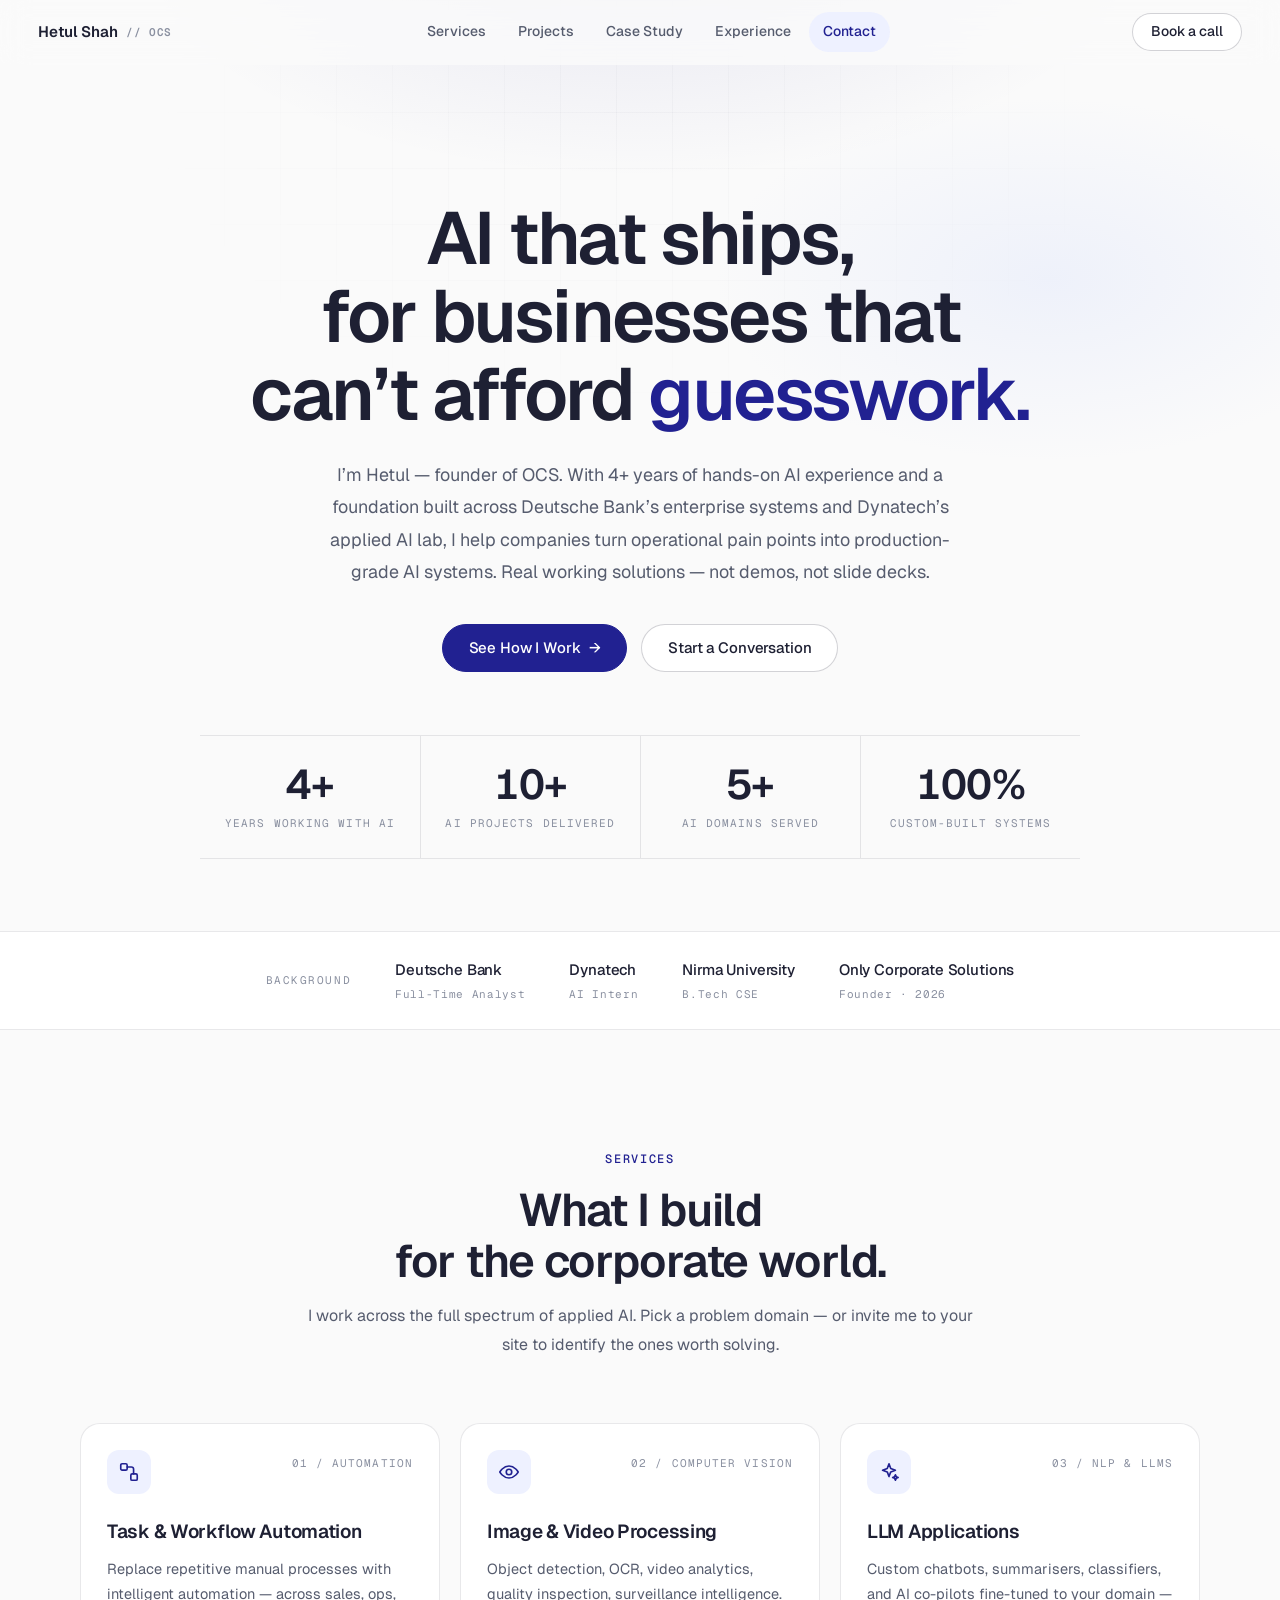
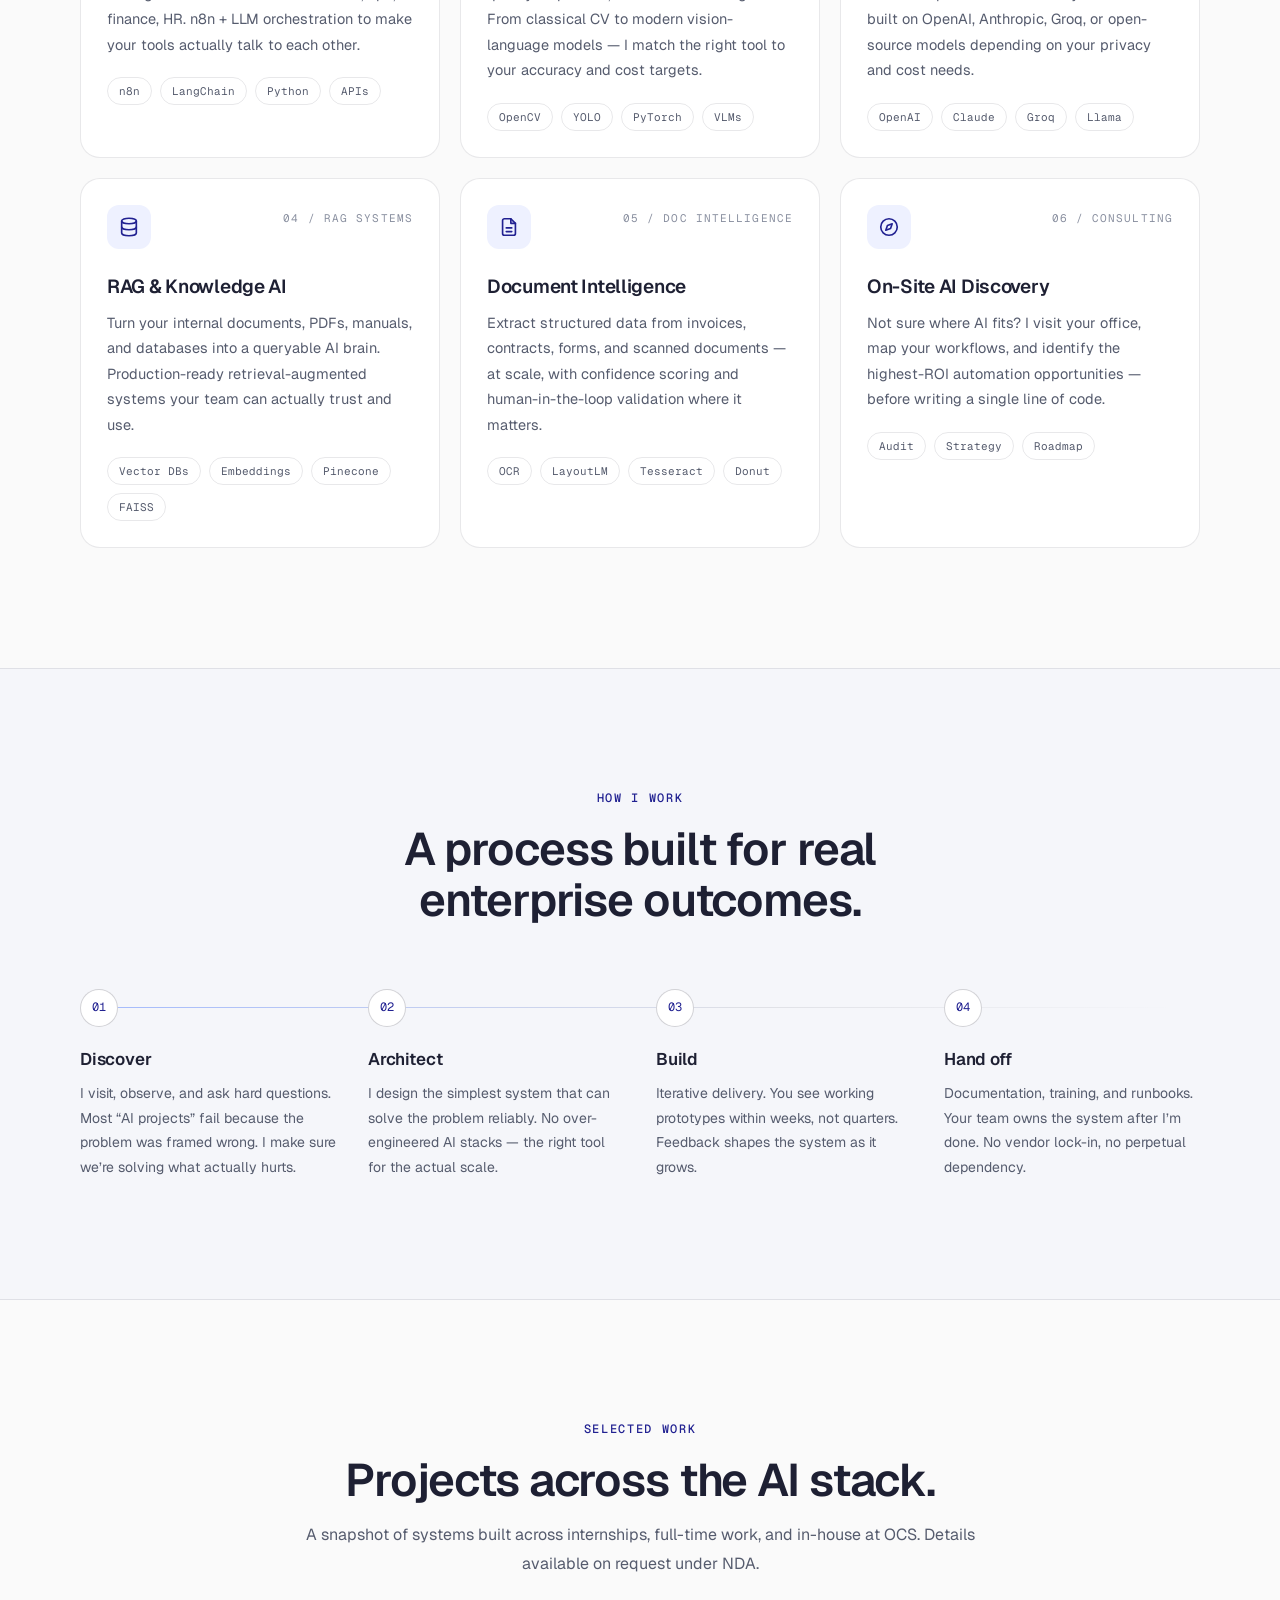
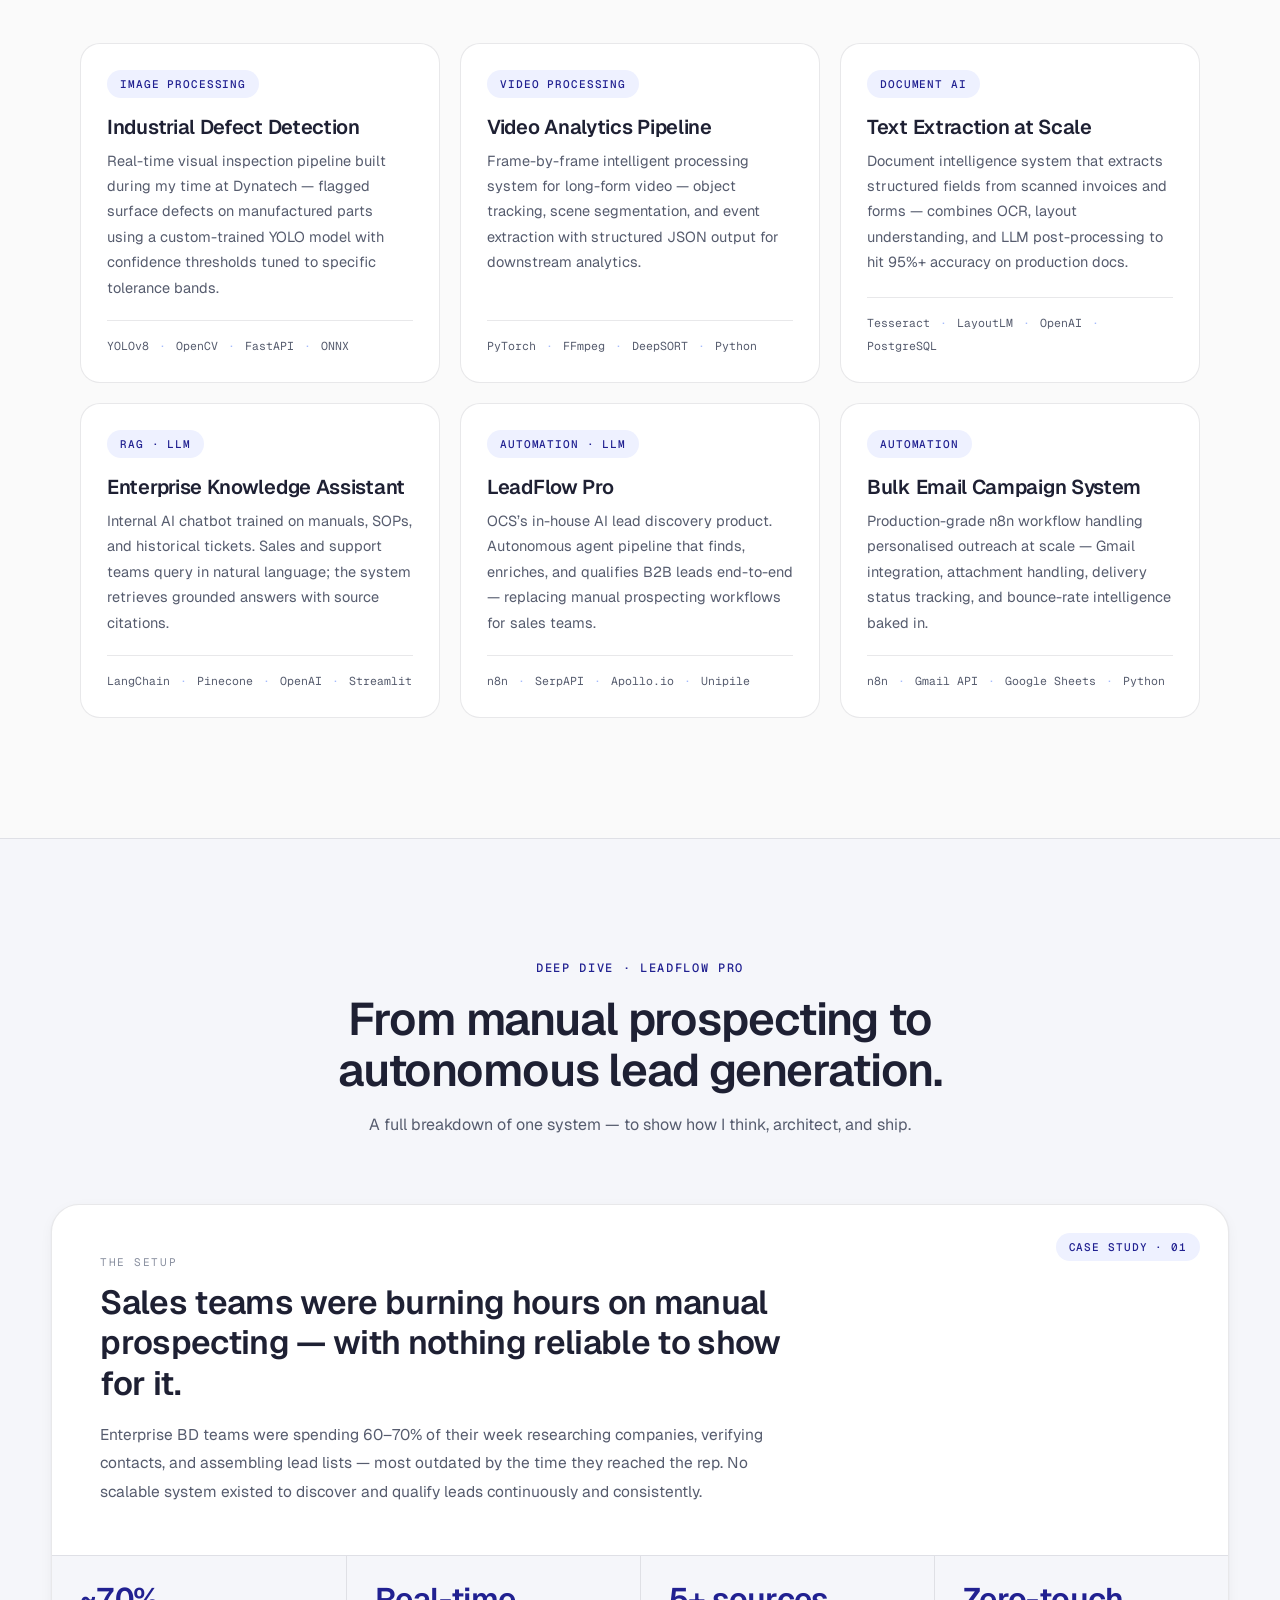
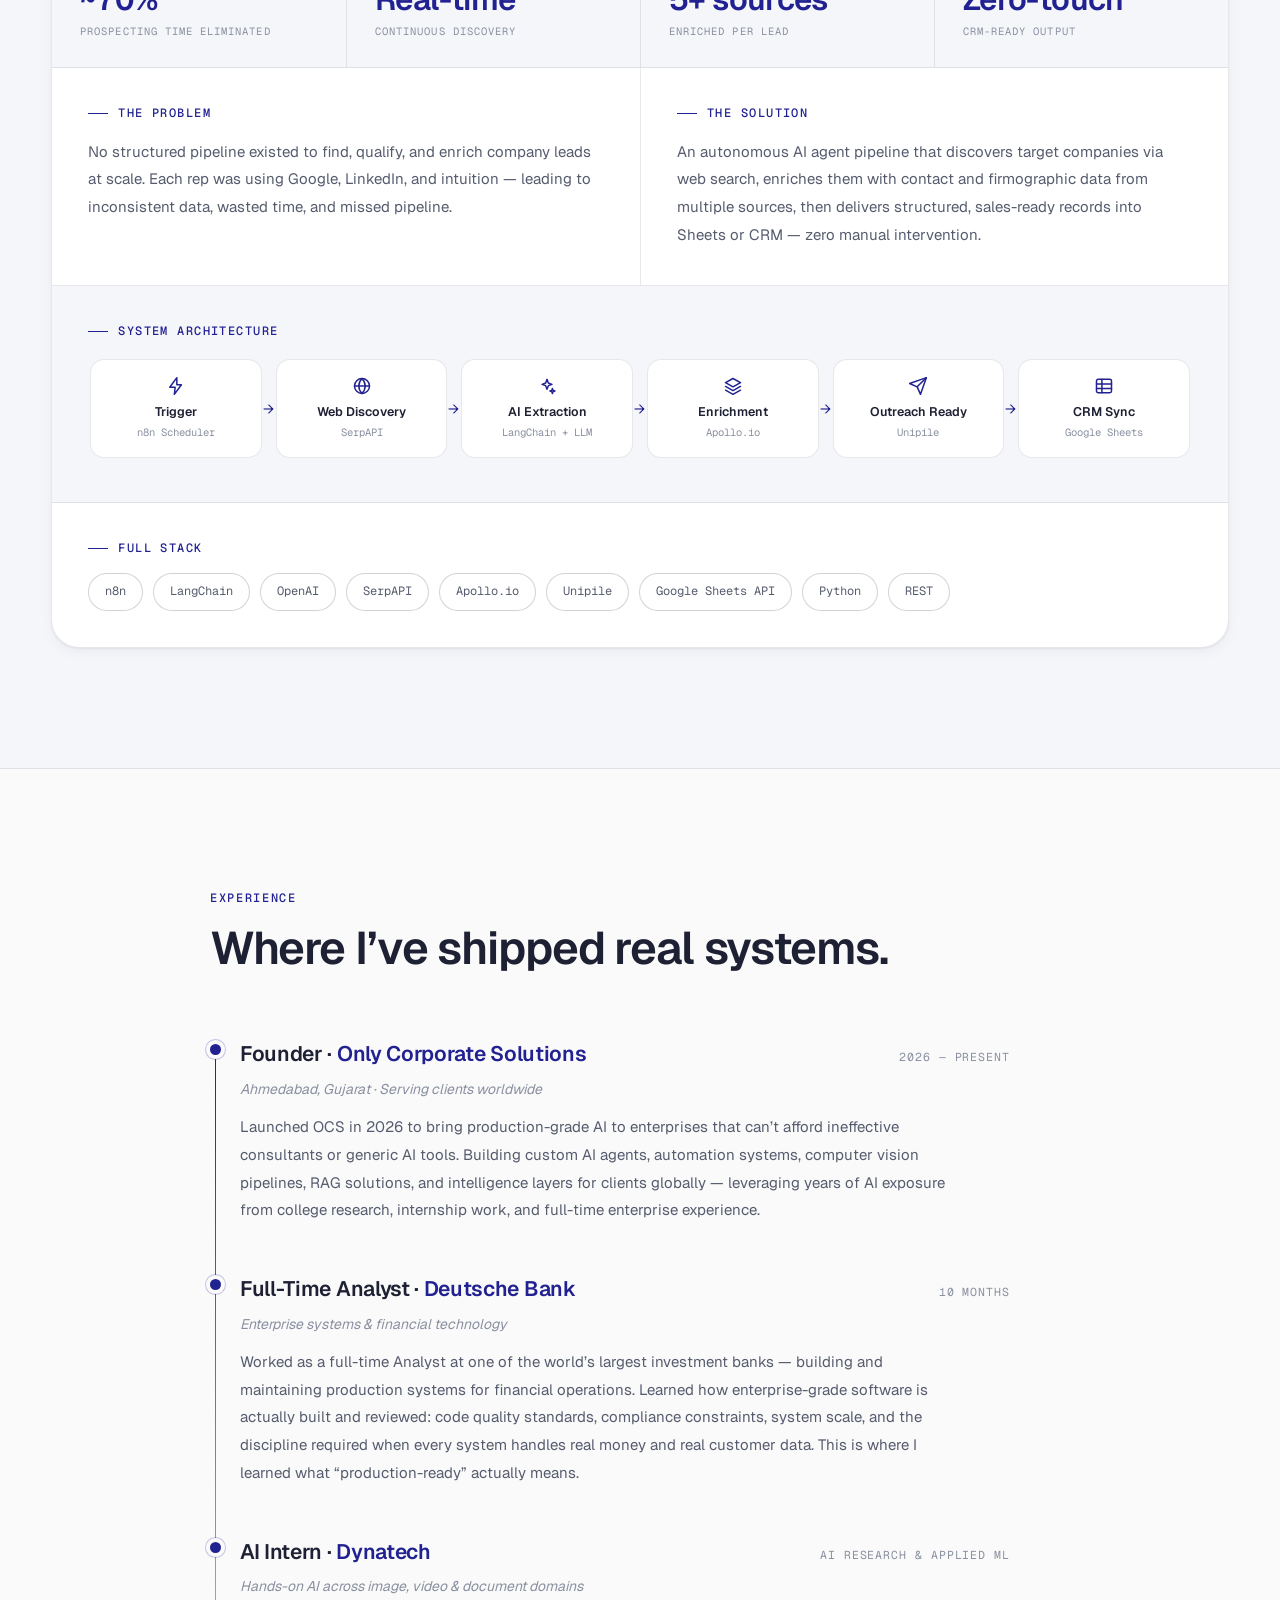
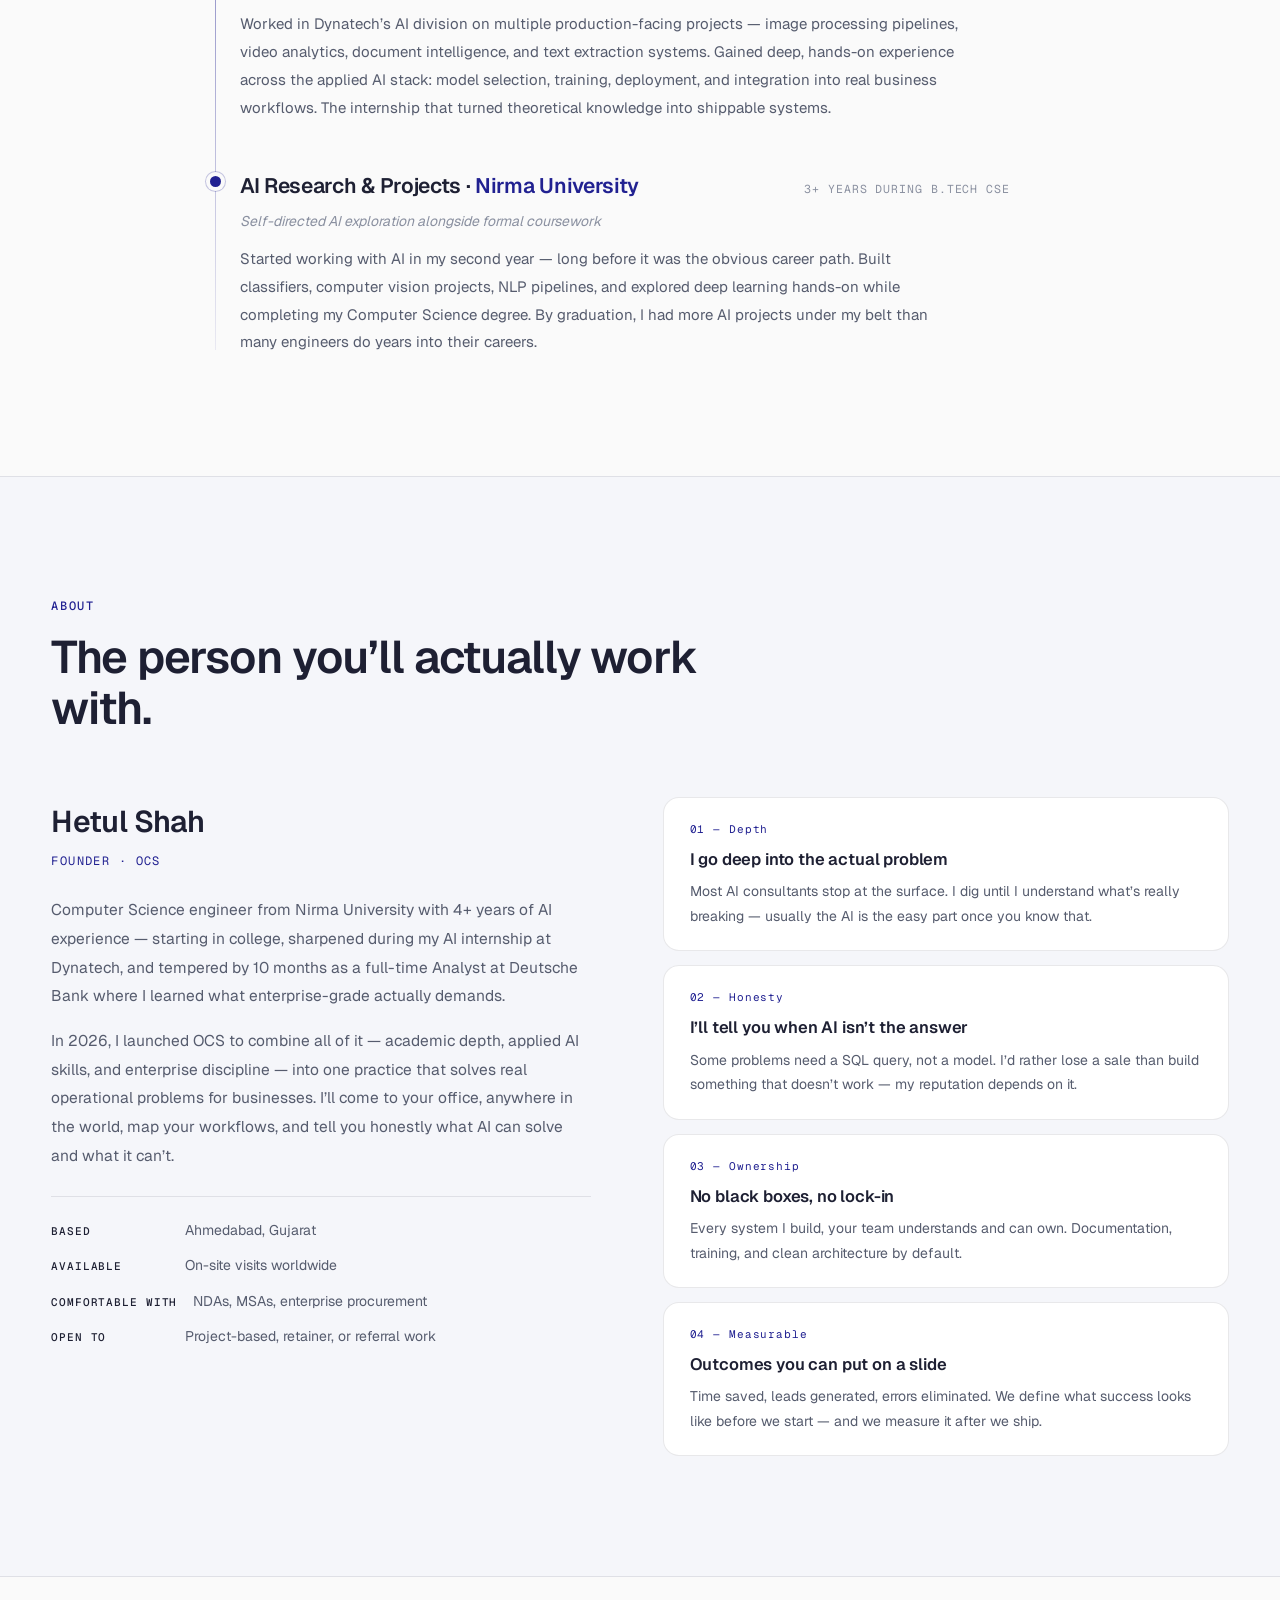
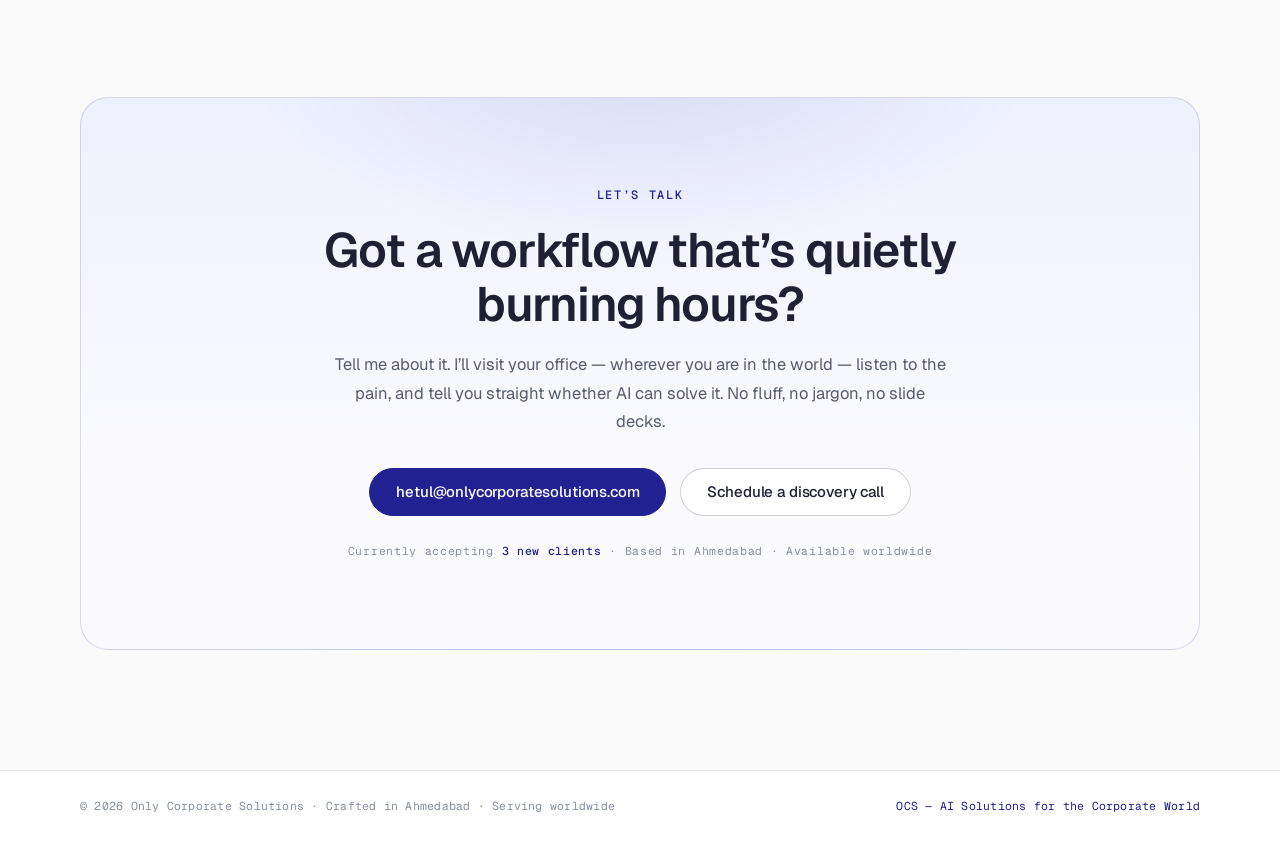
==== commit 3ca17346: "Redesign portfolio with light theme and split CSS/JS" ====
--- a/index.html
+++ b/index.html
@@ -4,445 +4,394 @@
 <meta charset="UTF-8">
 <meta name="viewport" content="width=device-width, initial-scale=1.0">
 <title>Hetul Shah — AI Solutions for the Corporate World</title>
-<link href="https://fonts.googleapis.com/css2?family=Fraunces:ital,opsz,wght@0,9..144,300..700;1,9..144,300..700&family=DM+Mono:wght@400;500&family=Outfit:wght@300;400;500;600;700&display=swap" rel="stylesheet">
-<style>
-*,*::before,*::after{box-sizing:border-box;margin:0;padding:0}
-:root{
---navy:#070B17;--navy2:#0C1326;--navy3:#121A33;--navy4:#1A2547;
---teal:#00E5C0;--teal2:#00C9A7;--teal3:rgba(0,229,192,0.10);
---white:#EEF2FF;--muted:#7A85A0;--muted2:#A8B3CC;
---border:rgba(255,255,255,0.06);--border2:rgba(255,255,255,0.12);
---card:rgba(255,255,255,0.03);
-}
-html{scroll-behavior:smooth}
-body{background:var(--navy);color:var(--white);font-family:'Outfit',sans-serif;font-weight:400;line-height:1.7;overflow-x:hidden}
-.grid-bg{position:fixed;top:0;left:0;right:0;bottom:0;background-image:linear-gradient(rgba(255,255,255,0.02) 1px,transparent 1px),linear-gradient(90deg,rgba(255,255,255,0.02) 1px,transparent 1px);background-size:60px 60px;pointer-events:none;z-index:0}
-nav{position:fixed;top:0;left:0;right:0;z-index:100;padding:1.1rem 3rem;display:flex;justify-content:space-between;align-items:center;background:rgba(7,11,23,0.85);backdrop-filter:blur(14px);border-bottom:1px solid var(--border)}
-.nav-logo{font-family:'DM Mono',monospace;font-size:12px;color:var(--teal);letter-spacing:0.1em;display:flex;align-items:center;gap:8px}
-.nav-logo::before{content:'';width:8px;height:8px;background:var(--teal);display:inline-block;animation:pulse 2s infinite}
-.nav-links{display:flex;gap:2rem;list-style:none}
-.nav-links a{color:var(--muted);text-decoration:none;font-size:13px;font-weight:500;letter-spacing:0.04em;transition:color 0.2s}
-.nav-links a:hover{color:var(--teal)}
-.hero{min-height:100vh;display:flex;flex-direction:column;justify-content:center;padding:8rem 3rem 4rem;position:relative;z-index:1}
-.hero::before{content:'';position:absolute;top:10%;right:-5%;width:700px;height:700px;background:radial-gradient(circle,rgba(0,229,192,0.07) 0%,transparent 60%);pointer-events:none}
-.hero::after{content:'';position:absolute;bottom:0;left:0;right:0;height:1px;background:linear-gradient(90deg,transparent,var(--teal),transparent);opacity:0.5}
-.hero-inner{max-width:1100px;margin:0 auto;width:100%;position:relative;z-index:2}
-.hero-eyebrow{font-family:'DM Mono',monospace;font-size:12px;color:var(--teal);letter-spacing:0.18em;text-transform:uppercase;margin-bottom:1.5rem;opacity:0;animation:fadeUp 0.6s ease 0.1s forwards;display:flex;align-items:center;gap:12px}
-.hero-eyebrow::before{content:'';width:30px;height:1px;background:var(--teal)}
-.hero-title{font-family:'Fraunces',serif;font-weight:400;font-size:clamp(2.8rem,6.5vw,6rem);line-height:1.02;margin-bottom:2rem;letter-spacing:-0.02em;opacity:0;animation:fadeUp 0.6s ease 0.25s forwards}
-.hero-title em{font-style:italic;color:var(--teal);font-weight:300}
-.hero-sub{font-size:1.1rem;color:var(--muted2);max-width:580px;line-height:1.8;margin-bottom:2.5rem;opacity:0;animation:fadeUp 0.6s ease 0.4s forwards}
-.hero-ctas{display:flex;gap:1rem;flex-wrap:wrap;opacity:0;animation:fadeUp 0.6s ease 0.55s forwards}
-.btn-primary{padding:0.85rem 1.85rem;background:var(--teal);color:var(--navy);font-weight:600;font-size:14px;border:none;cursor:pointer;letter-spacing:0.04em;transition:all 0.25s;font-family:'Outfit',sans-serif;display:inline-flex;align-items:center;gap:8px;text-decoration:none}
-.btn-primary:hover{background:var(--teal2);transform:translateY(-2px);box-shadow:0 8px 24px rgba(0,229,192,0.25)}
-.btn-ghost{padding:0.85rem 1.85rem;background:transparent;color:var(--white);font-weight:500;font-size:14px;border:1px solid var(--border2);cursor:pointer;letter-spacing:0.04em;transition:all 0.25s;font-family:'Outfit',sans-serif;text-decoration:none;display:inline-block}
-.btn-ghost:hover{border-color:var(--teal);color:var(--teal)}
-.hero-stats{display:grid;grid-template-columns:repeat(auto-fit,minmax(160px,1fr));gap:2.5rem;margin-top:4.5rem;padding-top:2rem;border-top:1px solid var(--border);opacity:0;animation:fadeUp 0.6s ease 0.7s forwards}
-.stat-num{font-family:'Fraunces',serif;font-weight:400;font-size:2.4rem;color:var(--teal);line-height:1}
-.stat-label{font-size:12px;color:var(--muted);letter-spacing:0.08em;text-transform:uppercase;margin-top:0.5rem}
-.cred-bar{padding:2.5rem 3rem;border-top:1px solid var(--border);border-bottom:1px solid var(--border);background:var(--navy2);position:relative;z-index:1}
-.cred-inner{max-width:1100px;margin:0 auto;display:flex;align-items:center;gap:3rem;flex-wrap:wrap;justify-content:center}
-.cred-label{font-family:'DM Mono',monospace;font-size:11px;color:var(--muted);letter-spacing:0.12em;text-transform:uppercase;margin-right:1rem}
-.cred-item{font-family:'Fraunces',serif;font-size:1.2rem;color:var(--white);font-weight:400;position:relative;padding:0 0.5rem}
-.cred-item em{font-style:italic;color:var(--teal);font-size:0.85rem;display:block;font-family:'DM Mono',monospace;letter-spacing:0.08em;margin-top:2px;font-weight:400}
-section{padding:6rem 3rem;position:relative;z-index:1}
-.section-inner{max-width:1100px;margin:0 auto}
-.section-head{margin-bottom:3.5rem;max-width:680px}
-.section-tag{font-family:'DM Mono',monospace;font-size:11px;color:var(--teal);letter-spacing:0.18em;text-transform:uppercase;margin-bottom:1rem;display:flex;align-items:center;gap:12px}
-.section-tag::before{content:'';width:30px;height:1px;background:var(--teal)}
-.section-title{font-family:'Fraunces',serif;font-weight:400;font-size:clamp(2rem,3.5vw,3.2rem);line-height:1.1;margin-bottom:1rem;letter-spacing:-0.01em}
-.section-title em{font-style:italic;color:var(--teal);font-weight:300}
-.section-sub{color:var(--muted2);font-size:1rem;line-height:1.8}
-.services{background:var(--navy2)}
-.services-grid{display:grid;grid-template-columns:repeat(auto-fit,minmax(260px,1fr));gap:1px;background:var(--border);border:1px solid var(--border)}
-.service-card{padding:2.2rem 1.8rem;background:var(--navy2);border:none;transition:all 0.3s;position:relative;overflow:hidden;cursor:default}
-.service-card::before{content:'';position:absolute;top:0;left:0;width:0;height:2px;background:var(--teal);transition:width 0.4s}
-.service-card:hover{background:var(--navy3)}
-.service-card:hover::before{width:100%}
-.service-num{font-family:'DM Mono',monospace;font-size:11px;color:var(--muted);letter-spacing:0.08em;margin-bottom:1.5rem}
-.service-icon{font-size:1.8rem;margin-bottom:1rem;color:var(--teal);font-family:'Fraunces',serif}
-.service-name{font-weight:600;font-size:1.05rem;margin-bottom:0.6rem;color:var(--white)}
-.service-desc{font-size:13px;color:var(--muted2);line-height:1.75;margin-bottom:1.2rem}
-.service-tags{display:flex;flex-wrap:wrap;gap:6px}
-.tag{font-family:'DM Mono',monospace;font-size:10px;padding:3px 9px;background:var(--teal3);color:var(--teal);border:1px solid rgba(0,229,192,0.18);letter-spacing:0.04em}
-.approach{background:var(--navy)}
-.approach-grid{display:grid;grid-template-columns:repeat(auto-fit,minmax(220px,1fr));gap:2rem;margin-top:2rem}
-.approach-step{padding:2rem 0;border-top:1px solid var(--border2);position:relative}
-.approach-step::after{content:'';position:absolute;top:-1px;left:0;width:40px;height:2px;background:var(--teal)}
-.approach-num{font-family:'Fraunces',serif;font-style:italic;font-size:2.5rem;color:var(--teal);line-height:1;margin-bottom:1rem;font-weight:300}
-.approach-title{font-weight:600;font-size:1.05rem;margin-bottom:0.6rem}
-.approach-desc{font-size:13.5px;color:var(--muted2);line-height:1.75}
-.projects{background:var(--navy2)}
-.project-grid{display:grid;grid-template-columns:repeat(auto-fit,minmax(320px,1fr));gap:1.5rem;margin-top:1rem}
-.project-card{background:var(--navy3);border:1px solid var(--border);padding:2rem;position:relative;overflow:hidden;transition:all 0.3s}
-.project-card:hover{border-color:var(--teal3);transform:translateY(-3px)}
-.project-card::before{content:'';position:absolute;top:0;left:0;right:0;height:1px;background:linear-gradient(90deg,transparent,var(--teal),transparent);opacity:0;transition:opacity 0.3s}
-.project-card:hover::before{opacity:1}
-.project-cat{font-family:'DM Mono',monospace;font-size:10px;color:var(--teal);letter-spacing:0.12em;text-transform:uppercase;margin-bottom:1rem;display:inline-block;padding:4px 10px;border:1px solid rgba(0,229,192,0.25);background:var(--teal3)}
-.project-title{font-family:'Fraunces',serif;font-size:1.4rem;margin-bottom:0.8rem;line-height:1.3;font-weight:500}
-.project-desc{font-size:13.5px;color:var(--muted2);line-height:1.75;margin-bottom:1.2rem}
-.project-stack{display:flex;flex-wrap:wrap;gap:6px;padding-top:1rem;border-top:1px solid var(--border)}
-.project-stack span{font-family:'DM Mono',monospace;font-size:10px;color:var(--muted);letter-spacing:0.04em}
-.project-stack span:not(:last-child)::after{content:'·';margin-left:6px;color:var(--teal)}
-.case-study{background:var(--navy)}
-.cs-wrap{margin-top:2rem;border:1px solid var(--border2);background:var(--navy3);position:relative;overflow:hidden}
-.cs-wrap::before{content:'CASE STUDY · 01';position:absolute;top:1.5rem;right:2rem;font-family:'DM Mono',monospace;font-size:10px;color:var(--teal);letter-spacing:0.15em;border:1px solid rgba(0,229,192,0.3);padding:5px 12px;background:var(--teal3)}
-.cs-header{padding:3rem 2.5rem 2rem;border-bottom:1px solid var(--border)}
-.cs-label{font-family:'DM Mono',monospace;font-size:11px;color:var(--muted);letter-spacing:0.1em;text-transform:uppercase;margin-bottom:0.75rem}
-.cs-title{font-family:'Fraunces',serif;font-weight:400;font-size:clamp(1.6rem,2.8vw,2.4rem);margin-bottom:1.2rem;line-height:1.2;max-width:700px}
-.cs-title em{font-style:italic;color:var(--teal);font-weight:300}
-.cs-desc{color:var(--muted2);font-size:0.95rem;max-width:680px;line-height:1.85}
-.cs-metrics{display:grid;grid-template-columns:repeat(auto-fit,minmax(140px,1fr));border-bottom:1px solid var(--border)}
-.metric{padding:1.8rem 1.5rem;text-align:left;border-right:1px solid var(--border)}
-.metric:last-child{border-right:none}
-.metric-val{font-family:'Fraunces',serif;font-weight:400;font-size:2.2rem;color:var(--teal);display:block;line-height:1}
-.metric-label{font-size:11px;color:var(--muted);text-transform:uppercase;letter-spacing:0.08em;margin-top:0.5rem}
-.cs-content{display:grid;grid-template-columns:1fr 1fr;border-bottom:1px solid var(--border)}
-.ps-block{padding:2rem 2.5rem;border-right:1px solid var(--border)}
-.ps-block:last-child{border-right:none}
-.ps-head{font-family:'DM Mono',monospace;font-size:11px;color:var(--teal);letter-spacing:0.12em;text-transform:uppercase;margin-bottom:1rem;display:flex;align-items:center;gap:10px}
-.ps-head::before{content:'';width:20px;height:1px;background:var(--teal)}
-.ps-text{font-size:14px;color:var(--muted2);line-height:1.85}
-.arch-block{padding:2.5rem;border-bottom:1px solid var(--border)}
-.arch-title{font-family:'DM Mono',monospace;font-size:11px;color:var(--teal);letter-spacing:0.12em;text-transform:uppercase;margin-bottom:1.5rem;display:flex;align-items:center;gap:10px}
-.arch-title::before{content:'';width:20px;height:1px;background:var(--teal)}
-.arch-flow{display:flex;align-items:stretch;gap:0;overflow-x:auto;padding-bottom:0.5rem}
-.arch-step{flex:1;min-width:115px;padding:1.2rem 0.8rem;background:var(--navy2);border:1px solid var(--border);text-align:center;position:relative;transition:all 0.2s}
-.arch-step:hover{border-color:var(--teal);background:var(--navy4)}
-.arch-step:not(:last-child)::after{content:'→';position:absolute;right:-13px;top:50%;transform:translateY(-50%);color:var(--teal);font-size:18px;z-index:1;background:var(--navy3);padding:0 3px;font-weight:300}
-.arch-step-icon{font-size:1.4rem;margin-bottom:0.5rem;display:block;color:var(--teal);font-family:'Fraunces',serif}
-.arch-step-name{font-size:11.5px;font-weight:600;color:var(--white);margin-bottom:0.3rem;line-height:1.3}
-.arch-step-tool{font-family:'DM Mono',monospace;font-size:9.5px;color:var(--muted);letter-spacing:0.02em}
-.cs-stack{padding:2rem 2.5rem}
-.stack-grid{display:flex;flex-wrap:wrap;gap:8px}
-.stack-pill{padding:7px 14px;border:1px solid var(--border2);font-family:'DM Mono',monospace;font-size:11px;color:var(--muted2);background:var(--card);transition:all 0.2s}
-.stack-pill:hover{border-color:var(--teal);color:var(--teal);background:var(--teal3)}
-.experience{background:var(--navy2)}
-.timeline{margin-top:2rem;position:relative;padding-left:2rem}
-.timeline::before{content:'';position:absolute;left:0;top:8px;bottom:8px;width:1px;background:linear-gradient(180deg,var(--teal),transparent)}
-.exp-item{margin-bottom:2.5rem;position:relative}
-.exp-item::before{content:'';position:absolute;left:-2.18rem;top:0.5rem;width:11px;height:11px;background:var(--teal);border-radius:50%;border:2px solid var(--navy2);box-shadow:0 0 0 1px var(--teal)}
-.exp-head{display:flex;justify-content:space-between;align-items:baseline;flex-wrap:wrap;gap:0.5rem;margin-bottom:0.4rem}
-.exp-title{font-family:'Fraunces',serif;font-weight:500;font-size:1.3rem}
-.exp-org{color:var(--teal);font-weight:500}
-.exp-date{font-family:'DM Mono',monospace;font-size:11px;color:var(--muted);letter-spacing:0.08em;text-transform:uppercase}
-.exp-role{font-size:14px;color:var(--muted2);margin-bottom:0.8rem;font-style:italic}
-.exp-desc{font-size:13.5px;color:var(--muted2);line-height:1.85;max-width:720px}
-.about{background:var(--navy)}
-.about-grid{display:grid;grid-template-columns:1fr 1.3fr;gap:5rem;align-items:start;margin-top:2rem}
-@media(max-width:900px){.about-grid{grid-template-columns:1fr;gap:3rem}}
-.about-name{font-family:'Fraunces',serif;font-weight:400;font-size:2.6rem;margin-bottom:0.5rem;letter-spacing:-0.01em}
-.about-role{font-family:'DM Mono',monospace;font-size:12px;color:var(--teal);letter-spacing:0.1em;margin-bottom:1.8rem;text-transform:uppercase}
-.about-desc{color:var(--muted2);font-size:0.95rem;line-height:1.9;margin-bottom:1.2rem}
-.about-list{list-style:none;display:flex;flex-direction:column;gap:12px;margin-top:1.5rem;padding-top:1.5rem;border-top:1px solid var(--border)}
-.about-list li{font-size:13px;color:var(--muted2);display:flex;align-items:center;gap:14px}
-.about-list li::before{content:'';width:20px;height:1px;background:var(--teal);flex-shrink:0}
-.about-list li strong{color:var(--white);font-weight:500;font-family:'DM Mono',monospace;font-size:11px;letter-spacing:0.06em;text-transform:uppercase;margin-right:8px}
-.principles{display:flex;flex-direction:column;gap:1px;background:var(--border)}
-.principle{background:var(--navy2);padding:1.6rem 2rem;border-left:2px solid transparent;transition:all 0.3s;cursor:default}
-.principle:hover{border-color:var(--teal);background:var(--navy3)}
-.principle-num{font-family:'DM Mono',monospace;font-size:11px;color:var(--teal);margin-bottom:0.4rem;letter-spacing:0.08em}
-.principle-title{font-weight:600;font-size:1rem;margin-bottom:0.4rem}
-.principle-desc{font-size:13px;color:var(--muted2);line-height:1.75}
-.cta-section{background:var(--navy3);text-align:center;padding:7rem 3rem;position:relative;overflow:hidden;border-top:1px solid var(--border);border-bottom:1px solid var(--border)}
-.cta-section::before{content:'';position:absolute;top:50%;left:50%;transform:translate(-50%,-50%);width:700px;height:400px;background:radial-gradient(ellipse,rgba(0,229,192,0.07) 0%,transparent 60%);pointer-events:none}
-.cta-inner{position:relative;z-index:2;max-width:720px;margin:0 auto}
-.cta-title{font-family:'Fraunces',serif;font-weight:400;font-size:clamp(2rem,4vw,3.5rem);margin-bottom:1.2rem;line-height:1.1;letter-spacing:-0.01em}
-.cta-title em{font-style:italic;color:var(--teal);font-weight:300}
-.cta-sub{color:var(--muted2);margin-bottom:2.5rem;font-size:1.05rem;line-height:1.7}
-.cta-extra{margin-top:1.5rem;font-family:'DM Mono',monospace;font-size:11.5px;color:var(--muted);letter-spacing:0.08em}
-.cta-extra span{color:var(--teal)}
-footer{padding:2.5rem 3rem;border-top:1px solid var(--border);position:relative;z-index:1;background:var(--navy)}
-.footer-inner{max-width:1100px;margin:0 auto;display:flex;justify-content:space-between;align-items:center;flex-wrap:wrap;gap:1rem}
-.footer-copy{font-family:'DM Mono',monospace;font-size:11px;color:var(--muted);letter-spacing:0.04em}
-.footer-brand{font-family:'DM Mono',monospace;font-size:11px;color:var(--teal);letter-spacing:0.08em}
-@keyframes fadeUp{from{opacity:0;transform:translateY(24px)}to{opacity:1;transform:translateY(0)}}
-@keyframes pulse{0%,100%{opacity:1}50%{opacity:0.3}}
-@media(max-width:768px){
-  nav{padding:1rem 1.5rem}
-  .nav-links{display:none}
-  section{padding:4rem 1.5rem}
-  .hero{padding:6rem 1.5rem 3rem}
-  .cs-content{grid-template-columns:1fr}
-  .ps-block{border-right:none;border-bottom:1px solid var(--border)}
-  .metric{border-right:none;border-bottom:1px solid var(--border)}
-  .cred-bar{padding:2rem 1.5rem}
-  .cta-section{padding:5rem 1.5rem}
-  footer{padding:2rem 1.5rem}
-}
-</style>
+<meta name="description" content="Hetul Shah — founder of Only Corporate Solutions (OCS). Workflow automation, computer vision, LLM applications, RAG systems and document intelligence for the corporate world.">
+<link rel="icon" type="image/svg+xml" href="data:image/svg+xml,%3Csvg xmlns='http://www.w3.org/2000/svg' viewBox='0 0 32 32'%3E%3Crect width='32' height='32' rx='8' fill='%23FFFFFF' stroke='%23E3E5EC'/%3E%3Ctext x='16' y='23' font-family='Arial%2C sans-serif' font-size='20' font-weight='700' fill='%23212191' text-anchor='middle'%3EH%3C/text%3E%3C/svg%3E">
+<link rel="preconnect" href="https://fonts.googleapis.com">
+<link rel="preconnect" href="https://fonts.gstatic.com" crossorigin>
+<link href="https://fonts.googleapis.com/css2?family=Geist:wght@300;400;500;600;700&family=Geist+Mono:wght@400;500&display=swap" rel="stylesheet">
+<link rel="stylesheet" href="styles.css">
 <link href="https://assets.calendly.com/assets/external/widget.css" rel="stylesheet">
 <script src="https://assets.calendly.com/assets/external/widget.js" type="text/javascript" async></script>
+<script src="script.js" defer></script>
 </head>
-<body>
-<div class="grid-bg"></div>
-<nav>
-  <div class="nav-logo">OCS // Hetul Shah</div>
-  <ul class="nav-links">
-    <li><a href="#services">Services</a></li>
-    <li><a href="#projects">Projects</a></li>
-    <li><a href="#case-study">Case Study</a></li>
-    <li><a href="#experience">Experience</a></li>
-    <li><a href="#contact">Contact</a></li>
-  </ul>
-</nav>
+<body id="top">
+<a class="skip-link" href="#main">Skip to content</a>
+
+<header class="site-nav">
+  <div class="nav-inner">
+    <a class="nav-brand" href="#top" aria-label="Hetul Shah — home">
+      <span class="nav-word">Hetul Shah<span class="nav-suffix">// OCS</span></span>
+    </a>
+    <nav aria-label="Primary">
+      <ul class="nav-links">
+        <li><a href="#services">Services</a></li>
+        <li><a href="#projects">Projects</a></li>
+        <li><a href="#case-study">Case Study</a></li>
+        <li><a href="#experience">Experience</a></li>
+        <li><a href="#contact">Contact</a></li>
+      </ul>
+    </nav>
+    <div class="nav-actions">
+      <a href="" class="btn btn--ghost btn--sm nav-cta" onclick="Calendly.initPopupWidget({url: 'https://calendly.com/hetul-onlycorporatesolutions/30min'});return false;">Book a call</a>
+      <button class="nav-toggle" type="button" aria-expanded="false" aria-controls="mobile-menu" aria-label="Toggle menu">
+        <span></span><span></span>
+      </button>
+    </div>
+  </div>
+  <div class="mobile-menu" id="mobile-menu">
+    <a href="#services">Services</a>
+    <a href="#projects">Projects</a>
+    <a href="#case-study">Case Study</a>
+    <a href="#experience">Experience</a>
+    <a href="#contact">Contact</a>
+    <a href="" onclick="Calendly.initPopupWidget({url: 'https://calendly.com/hetul-onlycorporatesolutions/30min'});return false;">Book a call</a>
+  </div>
+</header>
+
+<main id="main">
+
+<!-- ============ HERO ============ -->
 <section class="hero">
-  <div class="hero-inner">
-    <div class="hero-eyebrow">Only Corporate Solutions · Available worldwide</div>
-    <h1 class="hero-title">AI that ships,<br>for businesses that <em>can't afford guesswork.</em></h1>
-    <p class="hero-sub">I'm Hetul — founder of OCS. With 4+ years of hands-on AI experience and a foundation built across Deutsche Bank's enterprise systems and Dynatech's applied AI lab, I help companies turn operational pain points into production-grade AI systems. Real working solutions — not demos, not slide decks.</p>
-    <div class="hero-ctas">
-      <a href="#case-study" class="btn-primary">See How I Work →</a>
-      <a href="#contact" class="btn-ghost">Start a Conversation</a>
-    </div>
-    <div class="hero-stats">
-      <div><div class="stat-num">4+</div><div class="stat-label">Years working with AI</div></div>
-      <div><div class="stat-num">10+</div><div class="stat-label">AI projects delivered</div></div>
-      <div><div class="stat-num">5+</div><div class="stat-label">AI domains served</div></div>
-      <div><div class="stat-num">100%</div><div class="stat-label">Custom-built systems</div></div>
-    </div>
-  </div>
-</section>
-<div class="cred-bar">
-  <div class="cred-inner">
-    <div class="cred-label">Background</div>
-    <div class="cred-item">Deutsche Bank<em>Full-Time Analyst</em></div>
-    <div class="cred-item">Dynatech<em>AI Intern</em></div>
-    <div class="cred-item">Nirma University<em>B.Tech CSE</em></div>
-    <div class="cred-item">Only Corporate Solutions<em>Founder · 2026</em></div>
+  <div class="hero-glow" aria-hidden="true"></div>
+  <div class="container hero-inner">
+    <h1 class="hero-title reveal" style="--d:.08s">AI that ships,<br>for businesses that<br>can&rsquo;t afford <span class="hero-accent hero-rotator" data-words='["guesswork.","demos.","slide decks."]'>guesswork.</span></h1>
+    <p class="hero-sub reveal" style="--d:.16s">I&rsquo;m Hetul — founder of OCS. With 4+ years of hands-on AI experience and a foundation built across Deutsche Bank&rsquo;s enterprise systems and Dynatech&rsquo;s applied AI lab, I help companies turn operational pain points into production-grade AI systems. Real working solutions — not demos, not slide decks.</p>
+    <div class="hero-ctas reveal" style="--d:.24s">
+      <a href="#case-study" class="btn btn--primary">See How I Work <span aria-hidden="true">&rarr;</span></a>
+      <a href="#contact" class="btn btn--ghost">Start a Conversation</a>
+    </div>
+    <dl class="hero-stats reveal" style="--d:.32s">
+      <div class="stat"><dt class="stat-num">4+</dt><dd class="stat-label">Years working with AI</dd></div>
+      <div class="stat"><dt class="stat-num">10+</dt><dd class="stat-label">AI projects delivered</dd></div>
+      <div class="stat"><dt class="stat-num">5+</dt><dd class="stat-label">AI domains served</dd></div>
+      <div class="stat"><dt class="stat-num">100%</dt><dd class="stat-label">Custom-built systems</dd></div>
+    </dl>
+  </div>
+</section>
+
+<!-- ============ CRED STRIP ============ -->
+<div class="cred-strip">
+  <div class="container cred-inner reveal">
+    <span class="cred-label">Background</span>
+    <div class="cred-item"><span class="cred-name">Deutsche Bank</span><span class="cred-role">Full-Time Analyst</span></div>
+    <div class="cred-item"><span class="cred-name">Dynatech</span><span class="cred-role">AI Intern</span></div>
+    <div class="cred-item"><span class="cred-name">Nirma University</span><span class="cred-role">B.Tech CSE</span></div>
+    <div class="cred-item"><span class="cred-name">Only Corporate Solutions</span><span class="cred-role">Founder · 2026</span></div>
   </div>
 </div>
-<section class="services" id="services">
-  <div class="section-inner">
-    <div class="section-head">
-      <div class="section-tag">Services</div>
-      <h2 class="section-title">What I build<br><em>for the corporate world.</em></h2>
+
+<!-- ============ SERVICES ============ -->
+<section class="section" id="services">
+  <div class="container">
+    <header class="section-head section-head--center reveal">
+      <p class="eyebrow">Services</p>
+      <h2 class="section-title">What I build<br>for the corporate world.</h2>
       <p class="section-sub">I work across the full spectrum of applied AI. Pick a problem domain — or invite me to your site to identify the ones worth solving.</p>
-    </div>
+    </header>
     <div class="services-grid">
-      <div class="service-card">
-        <div class="service-num">01 / Automation</div>
-        <div class="service-icon">⊕</div>
-        <div class="service-name">Task & Workflow Automation</div>
-        <div class="service-desc">Replace repetitive manual processes with intelligent automation — across sales, ops, finance, HR. n8n + LLM orchestration to make your tools actually talk to each other.</div>
-        <div class="service-tags"><span class="tag">n8n</span><span class="tag">LangChain</span><span class="tag">Python</span><span class="tag">APIs</span></div>
-      </div>
-      <div class="service-card">
-        <div class="service-num">02 / Computer Vision</div>
-        <div class="service-icon">◉</div>
-        <div class="service-name">Image & Video Processing</div>
-        <div class="service-desc">Object detection, OCR, video analytics, quality inspection, surveillance intelligence. From classical CV to modern vision-language models — I match the right tool to your accuracy and cost targets.</div>
-        <div class="service-tags"><span class="tag">OpenCV</span><span class="tag">YOLO</span><span class="tag">PyTorch</span><span class="tag">VLMs</span></div>
-      </div>
-      <div class="service-card">
-        <div class="service-num">03 / NLP & LLMs</div>
-        <div class="service-icon">◇</div>
-        <div class="service-name">LLM Applications</div>
-        <div class="service-desc">Custom chatbots, summarisers, classifiers, and AI co-pilots fine-tuned to your domain — built on OpenAI, Anthropic, Groq, or open-source models depending on your privacy and cost needs.</div>
-        <div class="service-tags"><span class="tag">OpenAI</span><span class="tag">Claude</span><span class="tag">Groq</span><span class="tag">Llama</span></div>
-      </div>
-      <div class="service-card">
-        <div class="service-num">04 / RAG Systems</div>
-        <div class="service-icon">▣</div>
-        <div class="service-name">RAG & Knowledge AI</div>
-        <div class="service-desc">Turn your internal documents, PDFs, manuals, and databases into a queryable AI brain. Production-ready retrieval-augmented systems your team can actually trust and use.</div>
-        <div class="service-tags"><span class="tag">Vector DBs</span><span class="tag">Embeddings</span><span class="tag">Pinecone</span><span class="tag">FAISS</span></div>
-      </div>
-      <div class="service-card">
-        <div class="service-num">05 / Doc Intelligence</div>
-        <div class="service-icon">◈</div>
-        <div class="service-name">Document Intelligence</div>
-        <div class="service-desc">Extract structured data from invoices, contracts, forms, and scanned documents — at scale, with confidence scoring and human-in-the-loop validation where it matters.</div>
-        <div class="service-tags"><span class="tag">OCR</span><span class="tag">LayoutLM</span><span class="tag">Tesseract</span><span class="tag">Donut</span></div>
-      </div>
-      <div class="service-card">
-        <div class="service-num">06 / Consulting</div>
-        <div class="service-icon">◎</div>
-        <div class="service-name">On-Site AI Discovery</div>
-        <div class="service-desc">Not sure where AI fits? I visit your office, map your workflows, and identify the highest-ROI automation opportunities — before writing a single line of code.</div>
-        <div class="service-tags"><span class="tag">Audit</span><span class="tag">Strategy</span><span class="tag">Roadmap</span></div>
-      </div>
-    </div>
-  </div>
-</section>
-<section class="approach">
-  <div class="section-inner">
-    <div class="section-head">
-      <div class="section-tag">How I work</div>
-      <h2 class="section-title">A process built for<br><em>real enterprise outcomes.</em></h2>
-    </div>
-    <div class="approach-grid">
-      <div class="approach-step"><div class="approach-num">01</div><div class="approach-title">Discover</div><div class="approach-desc">I visit, observe, and ask hard questions. Most "AI projects" fail because the problem was framed wrong. I make sure we're solving what actually hurts.</div></div>
-      <div class="approach-step"><div class="approach-num">02</div><div class="approach-title">Architect</div><div class="approach-desc">I design the simplest system that can solve the problem reliably. No over-engineered AI stacks — the right tool for the actual scale.</div></div>
-      <div class="approach-step"><div class="approach-num">03</div><div class="approach-title">Build</div><div class="approach-desc">Iterative delivery. You see working prototypes within weeks, not quarters. Feedback shapes the system as it grows.</div></div>
-      <div class="approach-step"><div class="approach-num">04</div><div class="approach-title">Hand off</div><div class="approach-desc">Documentation, training, and runbooks. Your team owns the system after I'm done. No vendor lock-in, no perpetual dependency.</div></div>
-    </div>
-  </div>
-</section>
-<section class="projects" id="projects">
-  <div class="section-inner">
-    <div class="section-head">
-      <div class="section-tag">Selected work</div>
-      <h2 class="section-title">Projects across the<br><em>AI stack.</em></h2>
+      <article class="service-card reveal">
+        <div class="service-top">
+          <span class="icon-chip" aria-hidden="true"><svg viewBox="0 0 24 24" fill="none" stroke="currentColor" stroke-width="1.8" stroke-linecap="round" stroke-linejoin="round"><rect x="3" y="3" width="7" height="7" rx="1.5"/><rect x="14" y="14" width="7" height="7" rx="1.5"/><path d="M10 6.5h4.5A2.5 2.5 0 0 1 17 9v5"/></svg></span>
+          <span class="service-num">01 / Automation</span>
+        </div>
+        <h3 class="service-name">Task &amp; Workflow Automation</h3>
+        <p class="service-desc">Replace repetitive manual processes with intelligent automation — across sales, ops, finance, HR. n8n + LLM orchestration to make your tools actually talk to each other.</p>
+        <div class="service-tags"><span>n8n</span><span>LangChain</span><span>Python</span><span>APIs</span></div>
+      </article>
+      <article class="service-card reveal" style="--d:.06s">
+        <div class="service-top">
+          <span class="icon-chip" aria-hidden="true"><svg viewBox="0 0 24 24" fill="none" stroke="currentColor" stroke-width="1.8" stroke-linecap="round" stroke-linejoin="round"><path d="M2 12s3.5-6.5 10-6.5S22 12 22 12s-3.5 6.5-10 6.5S2 12 2 12Z"/><circle cx="12" cy="12" r="3"/></svg></span>
+          <span class="service-num">02 / Computer Vision</span>
+        </div>
+        <h3 class="service-name">Image &amp; Video Processing</h3>
+        <p class="service-desc">Object detection, OCR, video analytics, quality inspection, surveillance intelligence. From classical CV to modern vision-language models — I match the right tool to your accuracy and cost targets.</p>
+        <div class="service-tags"><span>OpenCV</span><span>YOLO</span><span>PyTorch</span><span>VLMs</span></div>
+      </article>
+      <article class="service-card reveal" style="--d:.12s">
+        <div class="service-top">
+          <span class="icon-chip" aria-hidden="true"><svg viewBox="0 0 24 24" fill="none" stroke="currentColor" stroke-width="1.8" stroke-linecap="round" stroke-linejoin="round"><path d="M12 3l1.9 5.1L19 10l-5.1 1.9L12 17l-1.9-5.1L5 10l5.1-1.9L12 3Z"/><path d="M19 15l.9 2.1L22 18l-2.1.9L19 21l-.9-2.1L16 18l2.1-.9L19 15Z"/></svg></span>
+          <span class="service-num">03 / NLP &amp; LLMs</span>
+        </div>
+        <h3 class="service-name">LLM Applications</h3>
+        <p class="service-desc">Custom chatbots, summarisers, classifiers, and AI co-pilots fine-tuned to your domain — built on OpenAI, Anthropic, Groq, or open-source models depending on your privacy and cost needs.</p>
+        <div class="service-tags"><span>OpenAI</span><span>Claude</span><span>Groq</span><span>Llama</span></div>
+      </article>
+      <article class="service-card reveal" style="--d:.06s">
+        <div class="service-top">
+          <span class="icon-chip" aria-hidden="true"><svg viewBox="0 0 24 24" fill="none" stroke="currentColor" stroke-width="1.8" stroke-linecap="round" stroke-linejoin="round"><ellipse cx="12" cy="5.5" rx="8" ry="3"/><path d="M4 5.5V12c0 1.66 3.58 3 8 3s8-1.34 8-3V5.5"/><path d="M4 12v6.5c0 1.66 3.58 3 8 3s8-1.34 8-3V12"/></svg></span>
+          <span class="service-num">04 / RAG Systems</span>
+        </div>
+        <h3 class="service-name">RAG &amp; Knowledge AI</h3>
+        <p class="service-desc">Turn your internal documents, PDFs, manuals, and databases into a queryable AI brain. Production-ready retrieval-augmented systems your team can actually trust and use.</p>
+        <div class="service-tags"><span>Vector DBs</span><span>Embeddings</span><span>Pinecone</span><span>FAISS</span></div>
+      </article>
+      <article class="service-card reveal" style="--d:.12s">
+        <div class="service-top">
+          <span class="icon-chip" aria-hidden="true"><svg viewBox="0 0 24 24" fill="none" stroke="currentColor" stroke-width="1.8" stroke-linecap="round" stroke-linejoin="round"><path d="M14 3H7a2 2 0 0 0-2 2v14a2 2 0 0 0 2 2h10a2 2 0 0 0 2-2V8l-5-5Z"/><path d="M14 3v5h5"/><path d="M9 13h6"/><path d="M9 17h6"/></svg></span>
+          <span class="service-num">05 / Doc Intelligence</span>
+        </div>
+        <h3 class="service-name">Document Intelligence</h3>
+        <p class="service-desc">Extract structured data from invoices, contracts, forms, and scanned documents — at scale, with confidence scoring and human-in-the-loop validation where it matters.</p>
+        <div class="service-tags"><span>OCR</span><span>LayoutLM</span><span>Tesseract</span><span>Donut</span></div>
+      </article>
+      <article class="service-card reveal" style="--d:.18s">
+        <div class="service-top">
+          <span class="icon-chip" aria-hidden="true"><svg viewBox="0 0 24 24" fill="none" stroke="currentColor" stroke-width="1.8" stroke-linecap="round" stroke-linejoin="round"><circle cx="12" cy="12" r="9"/><path d="M15.5 8.5 13.7 13.7 8.5 15.5l1.8-5.2 5.2-1.8Z"/></svg></span>
+          <span class="service-num">06 / Consulting</span>
+        </div>
+        <h3 class="service-name">On-Site AI Discovery</h3>
+        <p class="service-desc">Not sure where AI fits? I visit your office, map your workflows, and identify the highest-ROI automation opportunities — before writing a single line of code.</p>
+        <div class="service-tags"><span>Audit</span><span>Strategy</span><span>Roadmap</span></div>
+      </article>
+    </div>
+  </div>
+</section>
+
+<!-- ============ PROCESS ============ -->
+<section class="section section--tint">
+  <div class="container">
+    <header class="section-head section-head--center reveal">
+      <p class="eyebrow">How I work</p>
+      <h2 class="section-title">A process built for real enterprise outcomes.</h2>
+    </header>
+    <ol class="process-grid">
+      <li class="process-step reveal">
+        <span class="process-num" aria-hidden="true">01</span>
+        <h3 class="process-title">Discover</h3>
+        <p class="process-desc">I visit, observe, and ask hard questions. Most &ldquo;AI projects&rdquo; fail because the problem was framed wrong. I make sure we&rsquo;re solving what actually hurts.</p>
+      </li>
+      <li class="process-step reveal" style="--d:.08s">
+        <span class="process-num" aria-hidden="true">02</span>
+        <h3 class="process-title">Architect</h3>
+        <p class="process-desc">I design the simplest system that can solve the problem reliably. No over-engineered AI stacks — the right tool for the actual scale.</p>
+      </li>
+      <li class="process-step reveal" style="--d:.16s">
+        <span class="process-num" aria-hidden="true">03</span>
+        <h3 class="process-title">Build</h3>
+        <p class="process-desc">Iterative delivery. You see working prototypes within weeks, not quarters. Feedback shapes the system as it grows.</p>
+      </li>
+      <li class="process-step reveal" style="--d:.24s">
+        <span class="process-num" aria-hidden="true">04</span>
+        <h3 class="process-title">Hand off</h3>
+        <p class="process-desc">Documentation, training, and runbooks. Your team owns the system after I&rsquo;m done. No vendor lock-in, no perpetual dependency.</p>
+      </li>
+    </ol>
+  </div>
+</section>
+
+<!-- ============ PROJECTS ============ -->
+<section class="section" id="projects">
+  <div class="container">
+    <header class="section-head section-head--center reveal">
+      <p class="eyebrow">Selected work</p>
+      <h2 class="section-title">Projects across the AI stack.</h2>
       <p class="section-sub">A snapshot of systems built across internships, full-time work, and in-house at OCS. Details available on request under NDA.</p>
-    </div>
+    </header>
     <div class="project-grid">
-      <div class="project-card">
-        <div class="project-cat">Image Processing</div>
+      <article class="project-card reveal">
+        <span class="chip">Image Processing</span>
         <h3 class="project-title">Industrial Defect Detection</h3>
         <p class="project-desc">Real-time visual inspection pipeline built during my time at Dynatech — flagged surface defects on manufactured parts using a custom-trained YOLO model with confidence thresholds tuned to specific tolerance bands.</p>
         <div class="project-stack"><span>YOLOv8</span><span>OpenCV</span><span>FastAPI</span><span>ONNX</span></div>
-      </div>
-      <div class="project-card">
-        <div class="project-cat">Video Processing</div>
+      </article>
+      <article class="project-card reveal" style="--d:.06s">
+        <span class="chip">Video Processing</span>
         <h3 class="project-title">Video Analytics Pipeline</h3>
         <p class="project-desc">Frame-by-frame intelligent processing system for long-form video — object tracking, scene segmentation, and event extraction with structured JSON output for downstream analytics.</p>
         <div class="project-stack"><span>PyTorch</span><span>FFmpeg</span><span>DeepSORT</span><span>Python</span></div>
-      </div>
-      <div class="project-card">
-        <div class="project-cat">Document AI</div>
+      </article>
+      <article class="project-card reveal" style="--d:.12s">
+        <span class="chip">Document AI</span>
         <h3 class="project-title">Text Extraction at Scale</h3>
         <p class="project-desc">Document intelligence system that extracts structured fields from scanned invoices and forms — combines OCR, layout understanding, and LLM post-processing to hit 95%+ accuracy on production docs.</p>
         <div class="project-stack"><span>Tesseract</span><span>LayoutLM</span><span>OpenAI</span><span>PostgreSQL</span></div>
-      </div>
-      <div class="project-card">
-        <div class="project-cat">RAG · LLM</div>
+      </article>
+      <article class="project-card reveal" style="--d:.06s">
+        <span class="chip">RAG · LLM</span>
         <h3 class="project-title">Enterprise Knowledge Assistant</h3>
         <p class="project-desc">Internal AI chatbot trained on manuals, SOPs, and historical tickets. Sales and support teams query in natural language; the system retrieves grounded answers with source citations.</p>
         <div class="project-stack"><span>LangChain</span><span>Pinecone</span><span>OpenAI</span><span>Streamlit</span></div>
-      </div>
-      <div class="project-card">
-        <div class="project-cat">Automation · LLM</div>
+      </article>
+      <article class="project-card reveal" style="--d:.12s">
+        <span class="chip">Automation · LLM</span>
         <h3 class="project-title">LeadFlow Pro</h3>
-        <p class="project-desc">OCS's in-house AI lead discovery product. Autonomous agent pipeline that finds, enriches, and qualifies B2B leads end-to-end — replacing manual prospecting workflows for sales teams.</p>
+        <p class="project-desc">OCS&rsquo;s in-house AI lead discovery product. Autonomous agent pipeline that finds, enriches, and qualifies B2B leads end-to-end — replacing manual prospecting workflows for sales teams.</p>
         <div class="project-stack"><span>n8n</span><span>SerpAPI</span><span>Apollo.io</span><span>Unipile</span></div>
-      </div>
-      <div class="project-card">
-        <div class="project-cat">Automation</div>
+      </article>
+      <article class="project-card reveal" style="--d:.18s">
+        <span class="chip">Automation</span>
         <h3 class="project-title">Bulk Email Campaign System</h3>
         <p class="project-desc">Production-grade n8n workflow handling personalised outreach at scale — Gmail integration, attachment handling, delivery status tracking, and bounce-rate intelligence baked in.</p>
         <div class="project-stack"><span>n8n</span><span>Gmail API</span><span>Google Sheets</span><span>Python</span></div>
-      </div>
-    </div>
-  </div>
-</section>
-<section class="case-study" id="case-study">
-  <div class="section-inner">
-    <div class="section-head">
-      <div class="section-tag">Deep dive · LeadFlow Pro</div>
-      <h2 class="section-title">From manual prospecting<br>to <em>autonomous lead generation.</em></h2>
+      </article>
+    </div>
+  </div>
+</section>
+
+<!-- ============ CASE STUDY ============ -->
+<section class="section section--tint" id="case-study">
+  <div class="container container--wide">
+    <header class="section-head section-head--center reveal">
+      <p class="eyebrow">Deep dive · LeadFlow Pro</p>
+      <h2 class="section-title">From manual prospecting to autonomous lead generation.</h2>
       <p class="section-sub">A full breakdown of one system — to show how I think, architect, and ship.</p>
-    </div>
-    <div class="cs-wrap">
+    </header>
+    <article class="cs-panel reveal">
+      <span class="chip cs-chip">Case Study · 01</span>
       <div class="cs-header">
-        <div class="cs-label">The Setup</div>
-        <h3 class="cs-title">Sales teams were burning hours on manual prospecting — <em>with nothing reliable to show for it.</em></h3>
+        <p class="cs-label">The Setup</p>
+        <h3 class="cs-title">Sales teams were burning hours on manual prospecting — with nothing reliable to show for it.</h3>
         <p class="cs-desc">Enterprise BD teams were spending 60–70% of their week researching companies, verifying contacts, and assembling lead lists — most outdated by the time they reached the rep. No scalable system existed to discover and qualify leads continuously and consistently.</p>
       </div>
-      <div class="cs-metrics">
-        <div class="metric"><span class="metric-val">~70%</span><span class="metric-label">Prospecting time eliminated</span></div>
-        <div class="metric"><span class="metric-val">Real-time</span><span class="metric-label">Continuous discovery</span></div>
-        <div class="metric"><span class="metric-val">5+ sources</span><span class="metric-label">Enriched per lead</span></div>
-        <div class="metric"><span class="metric-val">Zero-touch</span><span class="metric-label">CRM-ready output</span></div>
-      </div>
+      <dl class="cs-metrics">
+        <div class="metric"><dt class="metric-val">~70%</dt><dd class="metric-label">Prospecting time eliminated</dd></div>
+        <div class="metric"><dt class="metric-val">Real-time</dt><dd class="metric-label">Continuous discovery</dd></div>
+        <div class="metric"><dt class="metric-val">5+ sources</dt><dd class="metric-label">Enriched per lead</dd></div>
+        <div class="metric"><dt class="metric-val">Zero-touch</dt><dd class="metric-label">CRM-ready output</dd></div>
+      </dl>
       <div class="cs-content">
-        <div class="ps-block"><div class="ps-head">The Problem</div><div class="ps-text">No structured pipeline existed to find, qualify, and enrich company leads at scale. Each rep was using Google, LinkedIn, and intuition — leading to inconsistent data, wasted time, and missed pipeline.</div></div>
-        <div class="ps-block"><div class="ps-head">The Solution</div><div class="ps-text">An autonomous AI agent pipeline that discovers target companies via web search, enriches them with contact and firmographic data from multiple sources, then delivers structured, sales-ready records into Sheets or CRM — zero manual intervention.</div></div>
+        <div class="ps-block">
+          <h4 class="block-head">The Problem</h4>
+          <p class="ps-text">No structured pipeline existed to find, qualify, and enrich company leads at scale. Each rep was using Google, LinkedIn, and intuition — leading to inconsistent data, wasted time, and missed pipeline.</p>
+        </div>
+        <div class="ps-block">
+          <h4 class="block-head">The Solution</h4>
+          <p class="ps-text">An autonomous AI agent pipeline that discovers target companies via web search, enriches them with contact and firmographic data from multiple sources, then delivers structured, sales-ready records into Sheets or CRM — zero manual intervention.</p>
+        </div>
       </div>
       <div class="arch-block">
-        <div class="arch-title">System architecture</div>
+        <h4 class="block-head">System architecture</h4>
         <div class="arch-flow">
-          <div class="arch-step"><span class="arch-step-icon">⊕</span><div class="arch-step-name">Trigger</div><div class="arch-step-tool">n8n Scheduler</div></div>
-          <div class="arch-step"><span class="arch-step-icon">⊙</span><div class="arch-step-name">Web Discovery</div><div class="arch-step-tool">SerpAPI</div></div>
-          <div class="arch-step"><span class="arch-step-icon">⊚</span><div class="arch-step-name">AI Extraction</div><div class="arch-step-tool">LangChain + LLM</div></div>
-          <div class="arch-step"><span class="arch-step-icon">◎</span><div class="arch-step-name">Enrichment</div><div class="arch-step-tool">Apollo.io</div></div>
-          <div class="arch-step"><span class="arch-step-icon">◈</span><div class="arch-step-name">Outreach Ready</div><div class="arch-step-tool">Unipile</div></div>
-          <div class="arch-step"><span class="arch-step-icon">▣</span><div class="arch-step-name">CRM Sync</div><div class="arch-step-tool">Google Sheets</div></div>
+          <div class="arch-step"><svg viewBox="0 0 24 24" fill="none" stroke="currentColor" stroke-width="1.8" stroke-linecap="round" stroke-linejoin="round" aria-hidden="true"><path d="M13 2 4.5 13.5H11L10 22l8.5-11.5H13L13 2Z"/></svg><span class="arch-step-name">Trigger</span><span class="arch-step-tool">n8n Scheduler</span></div>
+          <div class="arch-step"><svg viewBox="0 0 24 24" fill="none" stroke="currentColor" stroke-width="1.8" stroke-linecap="round" stroke-linejoin="round" aria-hidden="true"><circle cx="12" cy="12" r="9"/><path d="M3 12h18"/><path d="M12 3c2.5 2.6 3.8 5.7 3.8 9S14.5 18.4 12 21c-2.5-2.6-3.8-5.7-3.8-9S9.5 5.6 12 3Z"/></svg><span class="arch-step-name">Web Discovery</span><span class="arch-step-tool">SerpAPI</span></div>
+          <div class="arch-step"><svg viewBox="0 0 24 24" fill="none" stroke="currentColor" stroke-width="1.8" stroke-linecap="round" stroke-linejoin="round" aria-hidden="true"><path d="M12 4l1.6 4.4L18 10l-4.4 1.6L12 16l-1.6-4.4L6 10l4.4-1.6L12 4Z"/><path d="M18.5 15l.8 2.2 2.2.8-2.2.8-.8 2.2-.8-2.2-2.2-.8 2.2-.8.8-2.2Z"/></svg><span class="arch-step-name">AI Extraction</span><span class="arch-step-tool">LangChain + LLM</span></div>
+          <div class="arch-step"><svg viewBox="0 0 24 24" fill="none" stroke="currentColor" stroke-width="1.8" stroke-linecap="round" stroke-linejoin="round" aria-hidden="true"><path d="m12 3 9 5-9 5-9-5 9-5Z"/><path d="m3 12.5 9 5 9-5"/><path d="m3 17 9 5 9-5"/></svg><span class="arch-step-name">Enrichment</span><span class="arch-step-tool">Apollo.io</span></div>
+          <div class="arch-step"><svg viewBox="0 0 24 24" fill="none" stroke="currentColor" stroke-width="1.8" stroke-linecap="round" stroke-linejoin="round" aria-hidden="true"><path d="M22 2 11 13"/><path d="M22 2 15 22l-4-9-9-4 20-7Z"/></svg><span class="arch-step-name">Outreach Ready</span><span class="arch-step-tool">Unipile</span></div>
+          <div class="arch-step"><svg viewBox="0 0 24 24" fill="none" stroke="currentColor" stroke-width="1.8" stroke-linecap="round" stroke-linejoin="round" aria-hidden="true"><rect x="3" y="4" width="18" height="16" rx="2"/><path d="M3 9.5h18"/><path d="M3 15h18"/><path d="M9.5 4v16"/></svg><span class="arch-step-name">CRM Sync</span><span class="arch-step-tool">Google Sheets</span></div>
         </div>
       </div>
       <div class="cs-stack">
-        <div class="arch-title">Full stack</div>
+        <h4 class="block-head">Full stack</h4>
         <div class="stack-grid">
           <span class="stack-pill">n8n</span><span class="stack-pill">LangChain</span><span class="stack-pill">OpenAI</span><span class="stack-pill">SerpAPI</span><span class="stack-pill">Apollo.io</span><span class="stack-pill">Unipile</span><span class="stack-pill">Google Sheets API</span><span class="stack-pill">Python</span><span class="stack-pill">REST</span>
         </div>
       </div>
-    </div>
-  </div>
-</section>
-<section class="experience" id="experience">
-  <div class="section-inner">
-    <div class="section-head">
-      <div class="section-tag">Experience</div>
-      <h2 class="section-title">Where I've<br><em>shipped real systems.</em></h2>
-    </div>
-    <div class="timeline">
-      <div class="exp-item">
-        <div class="exp-head"><div class="exp-title">Founder · <span class="exp-org">Only Corporate Solutions</span></div><div class="exp-date">2026 — Present</div></div>
-        <div class="exp-role">Ahmedabad, Gujarat · Serving clients worldwide</div>
-        <div class="exp-desc">Launched OCS in 2026 to bring production-grade AI to enterprises that can't afford ineffective consultants or generic AI tools. Building custom AI agents, automation systems, computer vision pipelines, RAG solutions, and intelligence layers for clients globally — leveraging years of AI exposure from college research, internship work, and full-time enterprise experience.</div>
-      </div>
-      <div class="exp-item">
-        <div class="exp-head"><div class="exp-title">Full-Time Analyst · <span class="exp-org">Deutsche Bank</span></div><div class="exp-date">10 months</div></div>
-        <div class="exp-role">Enterprise systems & financial technology</div>
-        <div class="exp-desc">Worked as a full-time Analyst at one of the world's largest investment banks — building and maintaining production systems for financial operations. Learned how enterprise-grade software is actually built and reviewed: code quality standards, compliance constraints, system scale, and the discipline required when every system handles real money and real customer data. This is where I learned what "production-ready" actually means.</div>
-      </div>
-      <div class="exp-item">
-        <div class="exp-head"><div class="exp-title">AI Intern · <span class="exp-org">Dynatech</span></div><div class="exp-date">AI Research & Applied ML</div></div>
-        <div class="exp-role">Hands-on AI across image, video & document domains</div>
-        <div class="exp-desc">Worked in Dynatech's AI division on multiple production-facing projects — image processing pipelines, video analytics, document intelligence, and text extraction systems. Gained deep, hands-on experience across the applied AI stack: model selection, training, deployment, and integration into real business workflows. The internship that turned theoretical knowledge into shippable systems.</div>
-      </div>
-      <div class="exp-item">
-        <div class="exp-head"><div class="exp-title">AI Research & Projects · <span class="exp-org">Nirma University</span></div><div class="exp-date">3+ years during B.Tech CSE</div></div>
-        <div class="exp-role">Self-directed AI exploration alongside formal coursework</div>
-        <div class="exp-desc">Started working with AI in my second year — long before it was the obvious career path. Built classifiers, computer vision projects, NLP pipelines, and explored deep learning hands-on while completing my Computer Science degree. By graduation, I had more AI projects under my belt than many engineers do years into their careers.</div>
-      </div>
-    </div>
-  </div>
-</section>
-<section class="about" id="about">
-  <div class="section-inner">
-    <div class="section-head">
-      <div class="section-tag">About</div>
-      <h2 class="section-title">The person you'll<br><em>actually work with.</em></h2>
-    </div>
+    </article>
+  </div>
+</section>
+
+<!-- ============ EXPERIENCE ============ -->
+<section class="section" id="experience">
+  <div class="container container--narrow">
+    <header class="section-head reveal">
+      <p class="eyebrow">Experience</p>
+      <h2 class="section-title">Where I&rsquo;ve shipped real systems.</h2>
+    </header>
+    <ol class="timeline">
+      <li class="exp-item reveal">
+        <div class="exp-head">
+          <h3 class="exp-title">Founder · <span class="exp-org">Only Corporate Solutions</span></h3>
+          <span class="exp-date">2026 — Present</span>
+        </div>
+        <p class="exp-role">Ahmedabad, Gujarat · Serving clients worldwide</p>
+        <p class="exp-desc">Launched OCS in 2026 to bring production-grade AI to enterprises that can&rsquo;t afford ineffective consultants or generic AI tools. Building custom AI agents, automation systems, computer vision pipelines, RAG solutions, and intelligence layers for clients globally — leveraging years of AI exposure from college research, internship work, and full-time enterprise experience.</p>
+      </li>
+      <li class="exp-item reveal" style="--d:.05s">
+        <div class="exp-head">
+          <h3 class="exp-title">Full-Time Analyst · <span class="exp-org">Deutsche Bank</span></h3>
+          <span class="exp-date">10 months</span>
+        </div>
+        <p class="exp-role">Enterprise systems &amp; financial technology</p>
+        <p class="exp-desc">Worked as a full-time Analyst at one of the world&rsquo;s largest investment banks — building and maintaining production systems for financial operations. Learned how enterprise-grade software is actually built and reviewed: code quality standards, compliance constraints, system scale, and the discipline required when every system handles real money and real customer data. This is where I learned what &ldquo;production-ready&rdquo; actually means.</p>
+      </li>
+      <li class="exp-item reveal" style="--d:.1s">
+        <div class="exp-head">
+          <h3 class="exp-title">AI Intern · <span class="exp-org">Dynatech</span></h3>
+          <span class="exp-date">AI Research &amp; Applied ML</span>
+        </div>
+        <p class="exp-role">Hands-on AI across image, video &amp; document domains</p>
+        <p class="exp-desc">Worked in Dynatech&rsquo;s AI division on multiple production-facing projects — image processing pipelines, video analytics, document intelligence, and text extraction systems. Gained deep, hands-on experience across the applied AI stack: model selection, training, deployment, and integration into real business workflows. The internship that turned theoretical knowledge into shippable systems.</p>
+      </li>
+      <li class="exp-item reveal" style="--d:.15s">
+        <div class="exp-head">
+          <h3 class="exp-title">AI Research &amp; Projects · <span class="exp-org">Nirma University</span></h3>
+          <span class="exp-date">3+ years during B.Tech CSE</span>
+        </div>
+        <p class="exp-role">Self-directed AI exploration alongside formal coursework</p>
+        <p class="exp-desc">Started working with AI in my second year — long before it was the obvious career path. Built classifiers, computer vision projects, NLP pipelines, and explored deep learning hands-on while completing my Computer Science degree. By graduation, I had more AI projects under my belt than many engineers do years into their careers.</p>
+      </li>
+    </ol>
+  </div>
+</section>
+
+<!-- ============ ABOUT ============ -->
+<section class="section section--tint" id="about">
+  <div class="container container--wide">
+    <header class="section-head reveal">
+      <p class="eyebrow">About</p>
+      <h2 class="section-title">The person you&rsquo;ll actually work with.</h2>
+    </header>
     <div class="about-grid">
-      <div>
-        <div class="about-name">Hetul Shah</div>
-        <div class="about-role">Founder · OCS</div>
+      <div class="about-intro reveal">
+        <h3 class="about-name">Hetul Shah</h3>
+        <p class="about-role">Founder · OCS</p>
         <p class="about-desc">Computer Science engineer from Nirma University with 4+ years of AI experience — starting in college, sharpened during my AI internship at Dynatech, and tempered by 10 months as a full-time Analyst at Deutsche Bank where I learned what enterprise-grade actually demands.</p>
-        <p class="about-desc">In 2026, I launched OCS to combine all of it — academic depth, applied AI skills, and enterprise discipline — into one practice that solves real operational problems for businesses. I'll come to your office, anywhere in the world, map your workflows, and tell you honestly what AI can solve and what it can't.</p>
+        <p class="about-desc">In 2026, I launched OCS to combine all of it — academic depth, applied AI skills, and enterprise discipline — into one practice that solves real operational problems for businesses. I&rsquo;ll come to your office, anywhere in the world, map your workflows, and tell you honestly what AI can solve and what it can&rsquo;t.</p>
         <ul class="about-list">
-          <li><strong>Based</strong>Ahmedabad, Gujarat</li>
-          <li><strong>Available</strong>On-site visits worldwide</li>
-          <li><strong>Comfortable with</strong>NDAs, MSAs, enterprise procurement</li>
-          <li><strong>Open to</strong>Project-based, retainer, or referral work</li>
+          <li><strong>Based</strong><span>Ahmedabad, Gujarat</span></li>
+          <li><strong>Available</strong><span>On-site visits worldwide</span></li>
+          <li><strong>Comfortable with</strong><span>NDAs, MSAs, enterprise procurement</span></li>
+          <li><strong>Open to</strong><span>Project-based, retainer, or referral work</span></li>
         </ul>
       </div>
       <div class="principles">
-        <div class="principle"><div class="principle-num">01 — Depth</div><div class="principle-title">I go deep into the actual problem</div><div class="principle-desc">Most AI consultants stop at the surface. I dig until I understand what's really breaking — usually the AI is the easy part once you know that.</div></div>
-        <div class="principle"><div class="principle-num">02 — Honesty</div><div class="principle-title">I'll tell you when AI isn't the answer</div><div class="principle-desc">Some problems need a SQL query, not a model. I'd rather lose a sale than build something that doesn't work — my reputation depends on it.</div></div>
-        <div class="principle"><div class="principle-num">03 — Ownership</div><div class="principle-title">No black boxes, no lock-in</div><div class="principle-desc">Every system I build, your team understands and can own. Documentation, training, and clean architecture by default.</div></div>
-        <div class="principle"><div class="principle-num">04 — Measurable</div><div class="principle-title">Outcomes you can put on a slide</div><div class="principle-desc">Time saved, leads generated, errors eliminated. We define what success looks like before we start — and we measure it after we ship.</div></div>
-      </div>
-    </div>
-  </div>
-</section>
-<section class="cta-section" id="contact">
-  <div class="cta-inner">
-    <div class="section-tag" style="justify-content:center;display:inline-flex;margin-bottom:1.2rem">Let's talk</div>
-    <h2 class="cta-title">Got a workflow that's<br><em>quietly burning hours?</em></h2>
-    <p class="cta-sub">Tell me about it. I'll visit your office — wherever you are in the world — listen to the pain, and tell you straight whether AI can solve it. No fluff, no jargon, no slide decks.</p>
-    <div style="display:flex;gap:1rem;justify-content:center;flex-wrap:wrap">
-      <a href="mailto:hetul@onlycorporatesolutions.com" class="btn-primary">hetul@onlycorporatesolutions.com</a>
-      <a href="" class="btn-ghost" onclick="Calendly.initPopupWidget({url: 'https://calendly.com/hetul-onlycorporatesolutions/30min'});return false;">Schedule a discovery call</a>
-    </div>
-    <div class="cta-extra">Currently accepting <span>3 new clients</span> · Based in Ahmedabad · Available worldwide</div>
-  </div>
-</section>
-<footer>
-  <div class="footer-inner">
-    <div class="footer-copy">© 2026 Only Corporate Solutions · Crafted in Ahmedabad · Serving worldwide</div>
-    <div class="footer-brand">OCS — AI Solutions for the Corporate World</div>
+        <article class="principle reveal">
+          <p class="principle-num">01 — Depth</p>
+          <h4 class="principle-title">I go deep into the actual problem</h4>
+          <p class="principle-desc">Most AI consultants stop at the surface. I dig until I understand what&rsquo;s really breaking — usually the AI is the easy part once you know that.</p>
+        </article>
+        <article class="principle reveal" style="--d:.07s">
+          <p class="principle-num">02 — Honesty</p>
+          <h4 class="principle-title">I&rsquo;ll tell you when AI isn&rsquo;t the answer</h4>
+          <p class="principle-desc">Some problems need a SQL query, not a model. I&rsquo;d rather lose a sale than build something that doesn&rsquo;t work — my reputation depends on it.</p>
+        </article>
+        <article class="principle reveal" style="--d:.14s">
+          <p class="principle-num">03 — Ownership</p>
+          <h4 class="principle-title">No black boxes, no lock-in</h4>
+          <p class="principle-desc">Every system I build, your team understands and can own. Documentation, training, and clean architecture by default.</p>
+        </article>
+        <article class="principle reveal" style="--d:.21s">
+          <p class="principle-num">04 — Measurable</p>
+          <h4 class="principle-title">Outcomes you can put on a slide</h4>
+          <p class="principle-desc">Time saved, leads generated, errors eliminated. We define what success looks like before we start — and we measure it after we ship.</p>
+        </article>
+      </div>
+    </div>
+  </div>
+</section>
+
+<!-- ============ CONTACT ============ -->
+<section class="section" id="contact">
+  <div class="container">
+    <div class="cta-panel reveal">
+      <p class="eyebrow eyebrow--plain">Let&rsquo;s talk</p>
+      <h2 class="cta-title">Got a workflow that&rsquo;s quietly burning hours?</h2>
+      <p class="cta-sub">Tell me about it. I&rsquo;ll visit your office — wherever you are in the world — listen to the pain, and tell you straight whether AI can solve it. No fluff, no jargon, no slide decks.</p>
+      <div class="cta-actions">
+        <a href="mailto:hetul@onlycorporatesolutions.com" class="btn btn--primary">hetul@onlycorporatesolutions.com</a>
+        <a href="" class="btn btn--ghost" onclick="Calendly.initPopupWidget({url: 'https://calendly.com/hetul-onlycorporatesolutions/30min'});return false;">Schedule a discovery call</a>
+      </div>
+      <p class="cta-extra">Currently accepting <span>3 new clients</span> · Based in Ahmedabad · Available worldwide</p>
+    </div>
+  </div>
+</section>
+
+</main>
+
+<footer class="site-footer">
+  <div class="container footer-inner">
+    <p class="footer-copy">© 2026 Only Corporate Solutions · Crafted in Ahmedabad · Serving worldwide</p>
+    <p class="footer-brand">OCS — AI Solutions for the Corporate World</p>
   </div>
 </footer>
 </body>
--- a/styles.css
+++ b/styles.css
@@ -0,0 +1,450 @@
+/* ==========================================================================
+   Hetul Shah — OCS Portfolio
+   Light corporate redesign · tokens aligned with onlycorporatesolutions.com
+   ========================================================================== */
+
+/* ---------- Tokens ---------- */
+:root{
+  --bg:#fafafa;
+  --bg-subtle:#f5f6fa;
+  --surface:#ffffff;
+  --ink:#1e2033;
+  --muted:#565c6e;
+  --hint:#8a90a0;
+  --accent:#212191;
+  --accent-hover:#171766;
+  --accent-wash:#eef1ff;
+  --periwinkle:#a5bbfc;
+  --line:rgba(30,32,51,.10);
+  --line-strong:rgba(30,32,51,.20);
+  --line-accent:rgba(33,33,145,.35);
+
+  --radius-pill:999px;
+  --radius-input:10px;
+  --radius-card:20px;
+  --radius-card-lg:28px;
+
+  --shadow-1:0 1px 2px rgba(30,32,51,.06),0 4px 16px -4px rgba(30,32,51,.08);
+  --shadow-2:0 2px 4px rgba(30,32,51,.06),0 14px 34px -10px rgba(30,32,51,.14);
+  --shadow-3:0 26px 56px -16px rgba(30,32,51,.16),0 0 0 1px var(--line);
+
+  --font-sans:'Geist',-apple-system,BlinkMacSystemFont,'Segoe UI',Roboto,'Helvetica Neue',Arial,sans-serif;
+  --font-mono:'Geist Mono',ui-monospace,SFMono-Regular,Menlo,Consolas,monospace;
+
+  --nav-h:64px;
+}
+
+/* ---------- Base ---------- */
+*,*::before,*::after{box-sizing:border-box;margin:0;padding:0}
+html{scroll-behavior:smooth}
+@media(prefers-reduced-motion:reduce){html{scroll-behavior:auto}}
+body{
+  background:var(--bg);
+  color:var(--ink);
+  font-family:var(--font-sans);
+  font-size:16px;
+  line-height:1.65;
+  -webkit-font-smoothing:antialiased;
+  text-rendering:optimizeLegibility;
+  overflow-x:hidden;
+}
+::selection{background:var(--accent);color:#fff}
+img,svg{display:block}
+a{color:inherit}
+:focus-visible{outline:2px solid var(--accent);outline-offset:2px;border-radius:4px}
+
+.container{width:min(1120px,88%);margin-inline:auto}
+.container--wide{width:min(1240px,92%)}
+.container--narrow{width:min(860px,88%)}
+section[id]{scroll-margin-top:calc(var(--nav-h) + 24px)}
+
+.skip-link{
+  position:absolute;left:16px;top:-48px;z-index:200;
+  background:var(--ink);color:#fff;font-size:13px;font-weight:500;
+  padding:10px 18px;border-radius:var(--radius-pill);text-decoration:none;
+  transition:top .2s ease;
+}
+.skip-link:focus{top:12px}
+
+/* ---------- Buttons ---------- */
+.btn{
+  display:inline-flex;align-items:center;justify-content:center;gap:8px;
+  min-height:48px;padding:0 26px;border-radius:var(--radius-pill);
+  font-family:var(--font-sans);font-size:.9375rem;font-weight:500;letter-spacing:-.01em;
+  text-decoration:none;cursor:pointer;white-space:nowrap;
+  transition:background-color .2s,border-color .2s,color .2s,transform .15s,box-shadow .2s;
+}
+.btn:active{transform:scale(.98)}
+.btn--primary{background:var(--accent);color:#fff;border:1px solid var(--accent)}
+.btn--primary:hover{background:var(--accent-hover);border-color:var(--accent-hover);box-shadow:0 10px 24px -10px rgba(33,33,145,.5)}
+.btn--ghost{background:var(--surface);color:var(--ink);border:1px solid var(--line-strong)}
+.btn--ghost:hover{border-color:var(--line-accent);color:var(--accent);background:rgba(238,241,255,.5)}
+.btn--sm{min-height:38px;padding:0 18px;font-size:.875rem}
+
+/* ---------- Nav ---------- */
+.site-nav{
+  position:fixed;top:0;left:0;right:0;z-index:100;
+  background:rgba(250,250,250,.82);
+  -webkit-backdrop-filter:blur(14px) saturate(1.4);
+  backdrop-filter:blur(14px) saturate(1.4);
+  border-bottom:1px solid transparent;
+  transition:border-color .25s,box-shadow .25s;
+}
+.site-nav.is-scrolled{border-bottom-color:var(--line);box-shadow:0 1px 2px rgba(30,32,51,.04)}
+.nav-inner{
+  width:min(1240px,94%);margin-inline:auto;height:var(--nav-h);
+  display:flex;align-items:center;justify-content:space-between;gap:16px;
+}
+.nav-brand{display:flex;align-items:center;text-decoration:none}
+.nav-word{font-weight:600;font-size:.95rem;letter-spacing:-.01em;display:flex;align-items:center;gap:8px}
+.nav-suffix{font-family:var(--font-mono);font-size:.6875rem;color:var(--hint);letter-spacing:.06em}
+.nav-links{display:flex;gap:4px;list-style:none}
+.nav-links a{
+  display:inline-block;padding:8px 14px;border-radius:var(--radius-pill);
+  font-size:.875rem;font-weight:500;color:var(--muted);text-decoration:none;
+  transition:color .2s,background-color .2s;
+}
+.nav-links a:hover{color:var(--ink);background:rgba(30,32,51,.05)}
+.nav-links a.is-active{color:var(--accent);background:var(--accent-wash)}
+.nav-actions{display:flex;align-items:center;gap:10px}
+.nav-toggle{display:none;width:40px;height:40px;border:1px solid var(--line-strong);border-radius:var(--radius-input);background:var(--surface);cursor:pointer;position:relative}
+.nav-toggle span{
+  position:absolute;left:11px;right:11px;height:1.5px;background:var(--ink);
+  border-radius:2px;transition:transform .25s ease,top .25s ease;
+}
+.nav-toggle span:first-child{top:15px}
+.nav-toggle span:last-child{top:22px}
+.nav-toggle.is-open span:first-child{top:18px;transform:rotate(45deg)}
+.nav-toggle.is-open span:last-child{top:18px;transform:rotate(-45deg)}
+
+.mobile-menu{
+  display:none;flex-direction:column;padding:10px 4vw 18px;
+  border-top:1px solid var(--line);background:rgba(250,250,250,.97);
+}
+.mobile-menu a{
+  padding:13px 10px;text-decoration:none;font-size:.95rem;font-weight:500;color:var(--ink);
+  border-bottom:1px solid var(--line);
+}
+.mobile-menu a:last-child{border-bottom:none;color:var(--accent)}
+.mobile-menu.is-open{display:flex}
+
+/* ---------- Hero ---------- */
+.hero{
+  position:relative;
+  padding:calc(var(--nav-h) + clamp(72px,11vh,120px)) 0 clamp(56px,8vh,88px);
+  text-align:center;
+  overflow:hidden;
+}
+.hero-glow{
+  position:absolute;inset:0;pointer-events:none;
+  background:
+    radial-gradient(720px 340px at 50% -60px,rgba(33,33,145,.09),transparent 70%),
+    radial-gradient(480px 260px at 82% 30%,rgba(165,187,252,.14),transparent 70%);
+}
+.hero-glow::after{
+  content:'';position:absolute;inset:0;
+  background-image:
+    linear-gradient(rgba(30,32,51,.028) 1px,transparent 1px),
+    linear-gradient(90deg,rgba(30,32,51,.028) 1px,transparent 1px);
+  background-size:56px 56px;
+  -webkit-mask-image:radial-gradient(640px 420px at 50% 12%,#000 0%,transparent 78%);
+  mask-image:radial-gradient(640px 420px at 50% 12%,#000 0%,transparent 78%);
+}
+.hero-inner{position:relative;z-index:1;max-width:900px}
+
+.hero-title{
+  margin:clamp(24px,4vh,36px) auto clamp(18px,3vh,26px);
+  max-width:820px;
+  font-size:clamp(2.5rem,6.4vw,4.6rem);
+  font-weight:600;line-height:1.06;letter-spacing:-.03em;
+}
+.hero-accent{color:var(--accent)}
+.hero-rotator{
+  display:inline-block;
+  transition:opacity .22s ease,transform .22s ease;
+}
+.hero-rotator.is-out{opacity:0;transform:translateY(-.35em)}
+.hero-rotator.is-in{opacity:0;transform:translateY(.35em);transition:none}
+@media(prefers-reduced-motion:reduce){.hero-rotator{transition:none}}
+.hero-sub{
+  max-width:640px;margin:0 auto clamp(26px,4vh,36px);
+  color:var(--muted);font-size:clamp(1rem,1.4vw,1.125rem);line-height:1.8;
+}
+.hero-ctas{display:flex;justify-content:center;gap:14px;flex-wrap:wrap}
+
+.hero-stats{
+  margin:clamp(44px,7vh,64px) auto 0;
+  display:grid;grid-template-columns:repeat(4,1fr);
+  max-width:880px;border-block:1px solid var(--line);
+}
+.stat{padding:26px 12px;border-left:1px solid var(--line)}
+.stat:first-child{border-left:none}
+.stat-num{font-size:clamp(1.8rem,3.4vw,2.6rem);font-weight:600;letter-spacing:-.02em;line-height:1.1;font-variant-numeric:tabular-nums}
+.stat-label{margin-top:6px;font-family:var(--font-mono);font-size:.6875rem;letter-spacing:.1em;text-transform:uppercase;color:var(--hint)}
+
+/* ---------- Cred strip ---------- */
+.cred-strip{border-block:1px solid var(--line);background:var(--surface)}
+.cred-inner{display:flex;align-items:center;justify-content:center;flex-wrap:wrap;gap:14px 44px;padding:26px 0}
+.cred-label{font-family:var(--font-mono);font-size:.6875rem;letter-spacing:.14em;text-transform:uppercase;color:var(--hint)}
+.cred-item{display:flex;flex-direction:column;gap:2px}
+.cred-name{font-weight:500;font-size:.9375rem;letter-spacing:-.01em}
+.cred-role{font-family:var(--font-mono);font-size:.6875rem;letter-spacing:.06em;color:var(--hint)}
+
+/* ---------- Sections ---------- */
+.section{padding:clamp(76px,10vw,120px) 0;position:relative}
+.section--tint{background:var(--bg-subtle);border-block:1px solid var(--line)}
+.section-head{max-width:680px;margin-bottom:clamp(40px,6vw,64px)}
+.section-head--center{margin-inline:auto;text-align:center}
+.eyebrow{
+  font-family:var(--font-mono);font-size:.75rem;font-weight:500;
+  letter-spacing:.14em;text-transform:uppercase;color:var(--accent);
+  margin-bottom:14px;
+}
+.section-title{
+  font-size:clamp(1.85rem,3.6vw,2.85rem);
+  font-weight:600;line-height:1.12;letter-spacing:-.025em;
+}
+.section-sub{margin-top:16px;color:var(--muted);font-size:1rem;line-height:1.8}
+
+.chip{
+  display:inline-flex;align-items:center;
+  padding:5px 13px;border-radius:var(--radius-pill);
+  background:var(--accent-wash);color:var(--accent);
+  font-family:var(--font-mono);font-size:.6875rem;font-weight:500;
+  letter-spacing:.08em;text-transform:uppercase;
+}
+
+/* ---------- Services ---------- */
+.services-grid{display:grid;grid-template-columns:repeat(3,1fr);gap:20px}
+.service-card{
+  position:relative;
+  background:var(--surface);border:1px solid var(--line);border-radius:var(--radius-card);
+  padding:26px;
+  transition:transform .25s ease,box-shadow .25s ease,border-color .25s ease;
+}
+.service-card:hover{transform:translateY(-4px);box-shadow:var(--shadow-2);border-color:var(--line-accent)}
+.service-top{display:flex;align-items:flex-start;justify-content:space-between;margin-bottom:22px}
+.icon-chip{
+  width:44px;height:44px;border-radius:12px;display:grid;place-items:center;
+  background:var(--accent-wash);color:var(--accent);
+  transition:background-color .25s,color .25s;
+}
+.icon-chip svg{width:22px;height:22px}
+.service-num{font-family:var(--font-mono);font-size:.6875rem;letter-spacing:.1em;text-transform:uppercase;color:var(--hint);padding-top:4px}
+.service-name{font-size:1.1875rem;font-weight:600;letter-spacing:-.015em;margin-bottom:8px}
+.service-desc{font-size:.9063rem;color:var(--muted);line-height:1.75;margin-bottom:20px}
+.service-tags{display:flex;flex-wrap:wrap;gap:8px}
+.service-tags span{
+  padding:4px 11px;border:1px solid var(--line);border-radius:var(--radius-pill);
+  font-family:var(--font-mono);font-size:.6875rem;color:var(--muted);
+  transition:border-color .2s,color .2s;
+}
+.service-card:hover .service-tags span{border-color:var(--line-strong)}
+
+/* ---------- Process ---------- */
+.process-grid{
+  list-style:none;
+  display:grid;grid-template-columns:repeat(4,1fr);gap:32px;
+  position:relative;counter-reset:step;
+}
+.process-grid::before{
+  content:'';position:absolute;top:18px;left:24px;right:24px;height:1px;
+  background:linear-gradient(90deg,var(--periwinkle),var(--line) 60%,transparent);
+}
+.process-step{position:relative}
+.process-num{
+  position:relative;z-index:1;
+  width:38px;height:38px;border-radius:50%;display:grid;place-items:center;
+  background:var(--surface);border:1px solid var(--line-strong);
+  font-family:var(--font-mono);font-size:.75rem;color:var(--accent);
+  transition:border-color .25s,background-color .25s;
+}
+.process-step:hover .process-num{border-color:var(--line-accent);background:var(--accent-wash)}
+.process-title{margin:18px 0 8px;font-size:1.0625rem;font-weight:600;letter-spacing:-.01em}
+.process-desc{font-size:.875rem;color:var(--muted);line-height:1.75}
+
+/* ---------- Projects ---------- */
+.project-grid{display:grid;grid-template-columns:repeat(3,1fr);gap:20px}
+.project-card{
+  display:flex;flex-direction:column;align-items:flex-start;
+  background:var(--surface);border:1px solid var(--line);border-radius:var(--radius-card);
+  padding:26px;
+  transition:transform .25s ease,box-shadow .25s ease,border-color .25s ease;
+}
+.project-card:hover{transform:translateY(-4px);box-shadow:var(--shadow-2);border-color:var(--line-accent)}
+.project-title{margin:16px 0 8px;font-size:1.25rem;font-weight:600;letter-spacing:-.015em;line-height:1.3}
+.project-desc{font-size:.9063rem;color:var(--muted);line-height:1.75;flex-grow:1;margin-bottom:20px}
+.project-stack{
+  display:flex;flex-wrap:wrap;gap:4px 10px;width:100%;
+  padding-top:16px;border-top:1px solid var(--line);
+  font-family:var(--font-mono);font-size:.7188rem;color:var(--muted);
+}
+.project-stack span:not(:last-child)::after{content:'·';margin-left:10px;color:var(--periwinkle)}
+
+/* ---------- Case study ---------- */
+.cs-panel{
+  position:relative;
+  background:var(--surface);border-radius:var(--radius-card-lg);
+  border:1px solid var(--line);box-shadow:var(--shadow-1);
+  overflow:hidden;
+}
+.cs-chip{position:absolute;top:28px;right:28px}
+.cs-header{padding:clamp(28px,4.5vw,48px);padding-right:clamp(28px,4.5vw,48px)}
+.cs-label{font-family:var(--font-mono);font-size:.6875rem;letter-spacing:.14em;text-transform:uppercase;color:var(--hint);margin-bottom:12px}
+.cs-title{max-width:720px;font-size:clamp(1.45rem,2.6vw,2.1rem);font-weight:600;line-height:1.22;letter-spacing:-.02em;margin-bottom:16px}
+.cs-desc{max-width:700px;color:var(--muted);font-size:.9688rem;line-height:1.85}
+
+.cs-metrics{
+  display:grid;grid-template-columns:repeat(4,1fr);
+  border-block:1px solid var(--line);background:var(--bg-subtle);
+}
+.metric{padding:26px 28px;border-left:1px solid var(--line)}
+.metric:first-child{border-left:none}
+.metric-val{font-size:clamp(1.5rem,2.6vw,1.95rem);font-weight:600;letter-spacing:-.02em;color:var(--accent);line-height:1.15;font-variant-numeric:tabular-nums}
+.metric-label{margin-top:6px;font-family:var(--font-mono);font-size:.6563rem;letter-spacing:.1em;text-transform:uppercase;color:var(--hint)}
+
+.cs-content{display:grid;grid-template-columns:1fr 1fr;border-bottom:1px solid var(--line)}
+.ps-block{padding:clamp(24px,3.5vw,36px)}
+.ps-block+.ps-block{border-left:1px solid var(--line)}
+.block-head{
+  display:flex;align-items:center;gap:10px;margin-bottom:14px;
+  font-family:var(--font-mono);font-size:.75rem;font-weight:500;
+  letter-spacing:.12em;text-transform:uppercase;color:var(--accent);
+}
+.block-head::before{content:'';width:20px;height:1px;background:var(--accent)}
+.ps-text{font-size:.9375rem;color:var(--muted);line-height:1.85}
+
+.arch-block{padding:clamp(24px,3.5vw,36px);border-bottom:1px solid var(--line);background:var(--bg-subtle)}
+.arch-flow{display:flex;align-items:stretch;gap:14px;overflow-x:auto;padding:4px 2px 8px}
+.arch-step{
+  flex:1;min-width:126px;
+  background:var(--surface);border:1px solid var(--line);border-radius:14px;
+  padding:16px 12px;text-align:center;
+  transition:border-color .2s,box-shadow .2s;
+}
+.arch-step:hover{border-color:var(--line-accent);box-shadow:var(--shadow-1)}
+.arch-step svg{width:20px;height:20px;margin:0 auto 8px;color:var(--accent)}
+.arch-step-name{display:block;font-size:.7813rem;font-weight:600;line-height:1.3}
+.arch-step-tool{display:block;margin-top:3px;font-family:var(--font-mono);font-size:.6563rem;color:var(--hint)}
+.arch-step:not(:last-child){position:relative}
+.arch-step:not(:last-child)::after{
+  content:'→';position:absolute;top:50%;right:-13px;transform:translateY(-50%);z-index:1;
+  color:var(--accent);font-size:14px;line-height:1;
+  background:var(--bg-subtle);padding:2px 0;
+}
+
+.cs-stack{padding:clamp(24px,3.5vw,36px)}
+.stack-grid{display:flex;flex-wrap:wrap;gap:10px}
+.stack-pill{
+  padding:8px 16px;border:1px solid var(--line-strong);border-radius:var(--radius-pill);
+  background:var(--surface);font-family:var(--font-mono);font-size:.75rem;color:var(--muted);
+  transition:border-color .2s,color .2s,background-color .2s;
+}
+.stack-pill:hover{border-color:var(--line-accent);color:var(--accent);background:var(--accent-wash)}
+
+/* ---------- Experience ---------- */
+.timeline{list-style:none;position:relative;padding-left:30px;max-width:800px}
+.timeline::before{
+  content:'';position:absolute;left:5px;top:6px;bottom:6px;width:1px;
+  background:linear-gradient(180deg,var(--accent),rgba(33,33,145,.08));
+}
+.exp-item{position:relative;margin-bottom:clamp(36px,5vw,48px)}
+.exp-item:last-child{margin-bottom:0}
+.exp-item::before{
+  content:'';position:absolute;left:-30px;top:7px;
+  width:11px;height:11px;border-radius:50%;
+  background:var(--accent);box-shadow:0 0 0 4px var(--bg),0 0 0 5px rgba(33,33,145,.25);
+}
+.exp-head{display:flex;justify-content:space-between;align-items:baseline;flex-wrap:wrap;gap:6px 16px;margin-bottom:6px}
+.exp-title{font-size:1.3125rem;font-weight:600;letter-spacing:-.015em}
+.exp-org{color:var(--accent)}
+.exp-date{font-family:var(--font-mono);font-size:.7188rem;letter-spacing:.08em;text-transform:uppercase;color:var(--hint)}
+.exp-role{font-size:.875rem;color:var(--hint);font-style:italic;margin-bottom:12px}
+.exp-desc{font-size:.9375rem;color:var(--muted);line-height:1.85;max-width:720px}
+
+/* ---------- About ---------- */
+.about-grid{display:grid;grid-template-columns:1fr 1.05fr;gap:clamp(40px,6vw,72px);align-items:start}
+.about-name{font-size:1.875rem;font-weight:600;letter-spacing:-.02em;margin-bottom:6px}
+.about-role{font-family:var(--font-mono);font-size:.75rem;letter-spacing:.12em;text-transform:uppercase;color:var(--accent);margin-bottom:24px}
+.about-desc{color:var(--muted);font-size:.9688rem;line-height:1.85;margin-bottom:16px}
+.about-list{list-style:none;margin-top:26px;padding-top:22px;border-top:1px solid var(--line);display:flex;flex-direction:column;gap:12px}
+.about-list li{display:flex;gap:16px;font-size:.875rem;color:var(--muted)}
+.about-list strong{
+  flex-shrink:0;min-width:118px;
+  font-family:var(--font-mono);font-size:.6875rem;font-weight:500;
+  letter-spacing:.08em;text-transform:uppercase;color:var(--ink);padding-top:3px;
+}
+.principles{display:flex;flex-direction:column;gap:14px}
+.principle{
+  background:var(--surface);border:1px solid var(--line);border-radius:16px;
+  padding:22px 26px;
+  transition:border-color .25s,box-shadow .25s,transform .25s;
+}
+.principle:hover{border-color:var(--line-accent);box-shadow:var(--shadow-1);transform:translateX(4px)}
+.principle-num{font-family:var(--font-mono);font-size:.6875rem;letter-spacing:.08em;color:var(--accent);margin-bottom:8px}
+.principle-title{font-size:1.0313rem;font-weight:600;letter-spacing:-.01em;margin-bottom:6px}
+.principle-desc{font-size:.875rem;color:var(--muted);line-height:1.75}
+
+/* ---------- Contact ---------- */
+.cta-panel{
+  position:relative;overflow:hidden;text-align:center;
+  background:
+    radial-gradient(560px 280px at 50% -40px,rgba(33,33,145,.10),transparent 70%),
+    linear-gradient(180deg,var(--accent-wash),#fbfbfe 70%);
+  border:1px solid rgba(33,33,145,.16);
+  border-radius:var(--radius-card-lg);
+  padding:clamp(52px,8vw,88px) clamp(24px,6vw,64px);
+}
+.cta-panel .eyebrow{margin-bottom:18px}
+.cta-title{
+  max-width:680px;margin:0 auto 18px;
+  font-size:clamp(1.9rem,4vw,3rem);font-weight:600;line-height:1.12;letter-spacing:-.025em;
+}
+.cta-sub{max-width:620px;margin:0 auto 32px;color:var(--muted);font-size:1.0313rem;line-height:1.75}
+.cta-actions{display:flex;justify-content:center;align-items:center;gap:14px;flex-wrap:wrap}
+.cta-extra{margin-top:26px;font-family:var(--font-mono);font-size:.7188rem;letter-spacing:.06em;color:var(--hint)}
+.cta-extra span{color:var(--accent);font-weight:500}
+
+/* ---------- Footer ---------- */
+.site-footer{border-top:1px solid var(--line);background:var(--surface)}
+.footer-inner{display:flex;justify-content:space-between;align-items:center;flex-wrap:wrap;gap:10px 24px;padding:26px 0}
+.footer-copy,.footer-brand{font-family:var(--font-mono);font-size:.7188rem;color:var(--hint);letter-spacing:.02em}
+.footer-brand{color:var(--accent)}
+
+/* ---------- Reveal animations ---------- */
+.reveal{opacity:0;transform:translateY(18px);transition:opacity .65s cubic-bezier(.16,1,.3,1),transform .65s cubic-bezier(.16,1,.3,1);transition-delay:var(--d,0s)}
+.reveal.in-view{opacity:1;transform:none}
+@media(prefers-reduced-motion:reduce){
+  .reveal{opacity:1;transform:none;transition:none}
+  *,*::before,*::after{animation-duration:.001s!important;transition-duration:.001s!important}
+}
+
+/* ---------- Responsive ---------- */
+@media(max-width:1024px){
+  .services-grid,.project-grid{grid-template-columns:repeat(2,1fr)}
+  .process-grid{grid-template-columns:repeat(2,1fr);gap:36px 32px}
+  .process-grid::before{display:none}
+}
+@media(max-width:900px){
+  .nav-links,.nav-cta{display:none}
+  .nav-toggle{display:block}
+  .cs-chip{position:static;margin:24px 24px 0;display:inline-flex}
+  .cs-header{padding-top:20px}
+  .about-grid{grid-template-columns:1fr}
+}
+@media(max-width:680px){
+  .services-grid,.project-grid,.process-grid{grid-template-columns:1fr}
+  .hero-stats{grid-template-columns:repeat(2,1fr)}
+  .stat{border-left:none;border-top:1px solid var(--line)}
+  .stat:nth-child(-n+2){border-top:none}
+  .stat:nth-child(even){border-left:1px solid var(--line)}
+  .cs-metrics{grid-template-columns:repeat(2,1fr)}
+  .metric{border-left:none;border-top:1px solid var(--line)}
+  .metric:nth-child(-n+2){border-top:none}
+  .metric:nth-child(even){border-left:1px solid var(--line)}
+  .cs-content{grid-template-columns:1fr}
+  .ps-block+.ps-block{border-left:none;border-top:1px solid var(--line)}
+  .cta-actions .btn{width:100%;max-width:360px}
+  .footer-inner{justify-content:center;text-align:center}
+  .cred-inner{gap:18px 28px}
+}
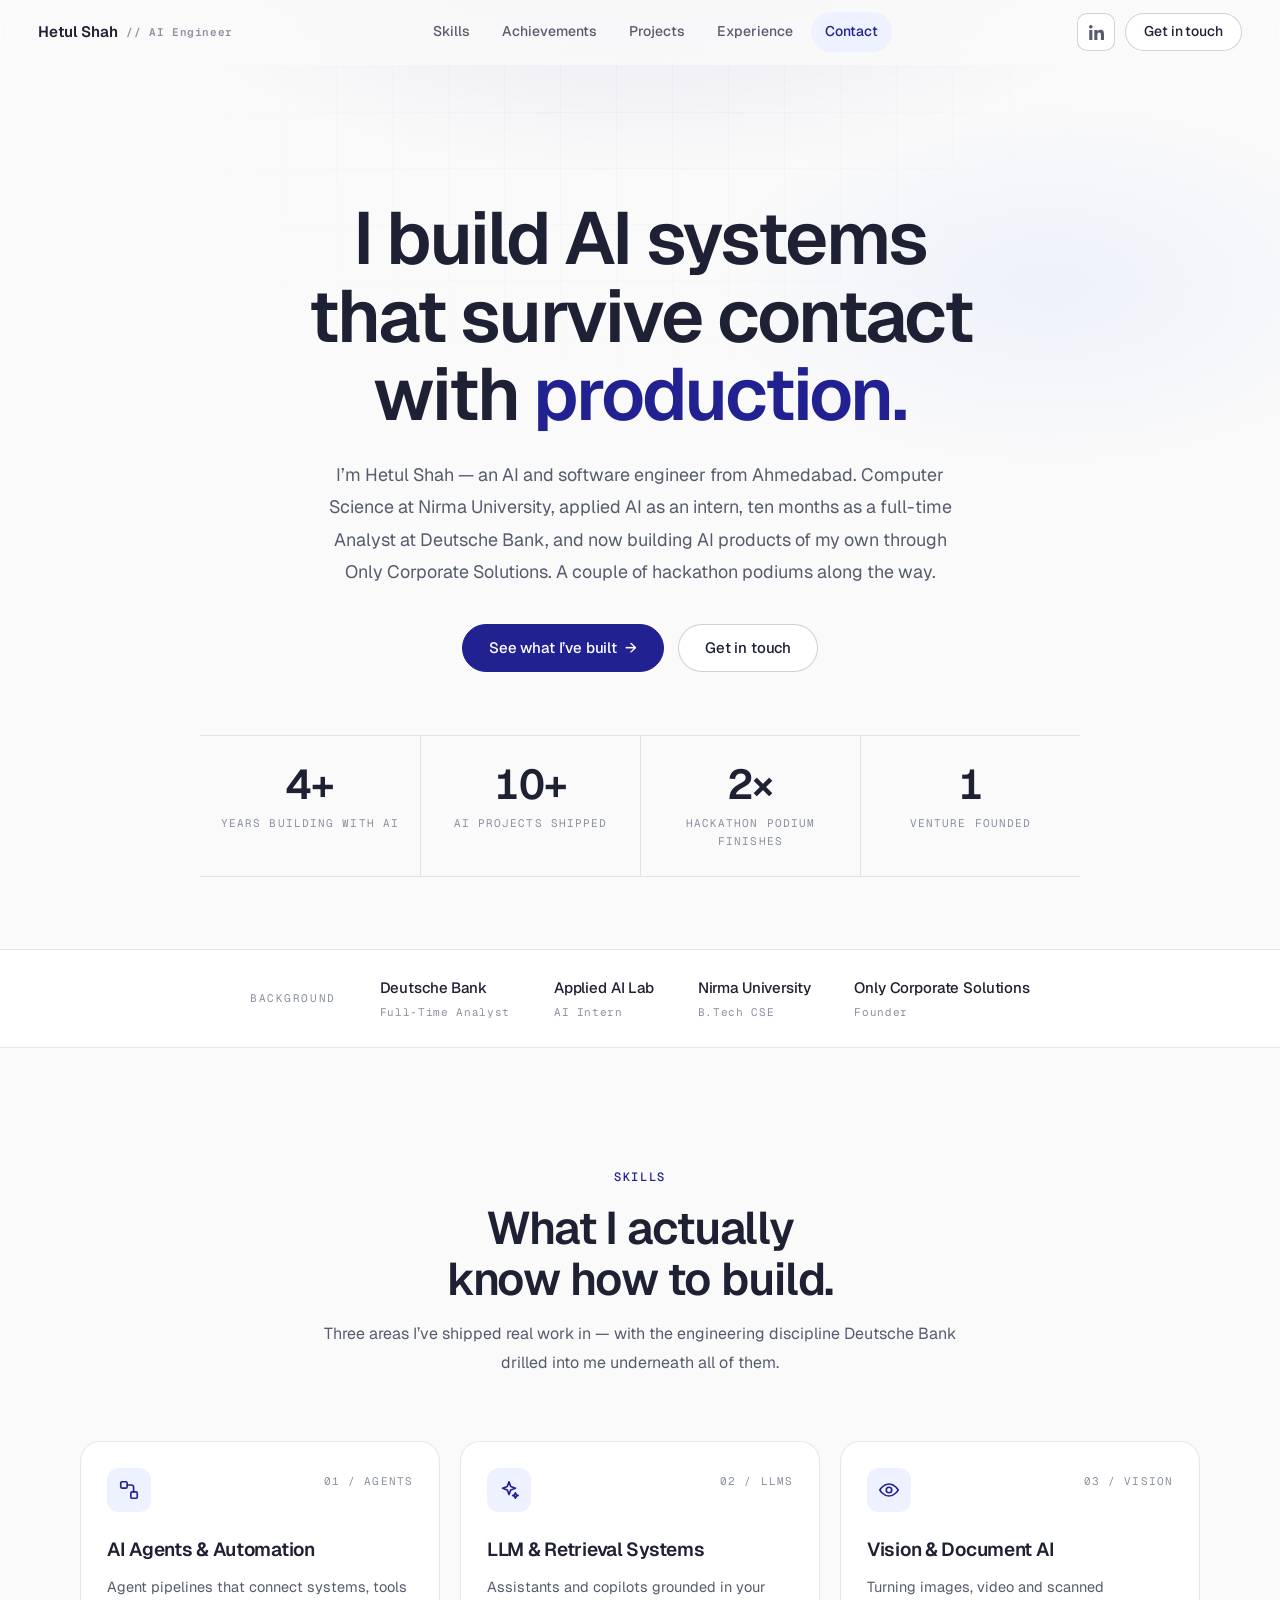
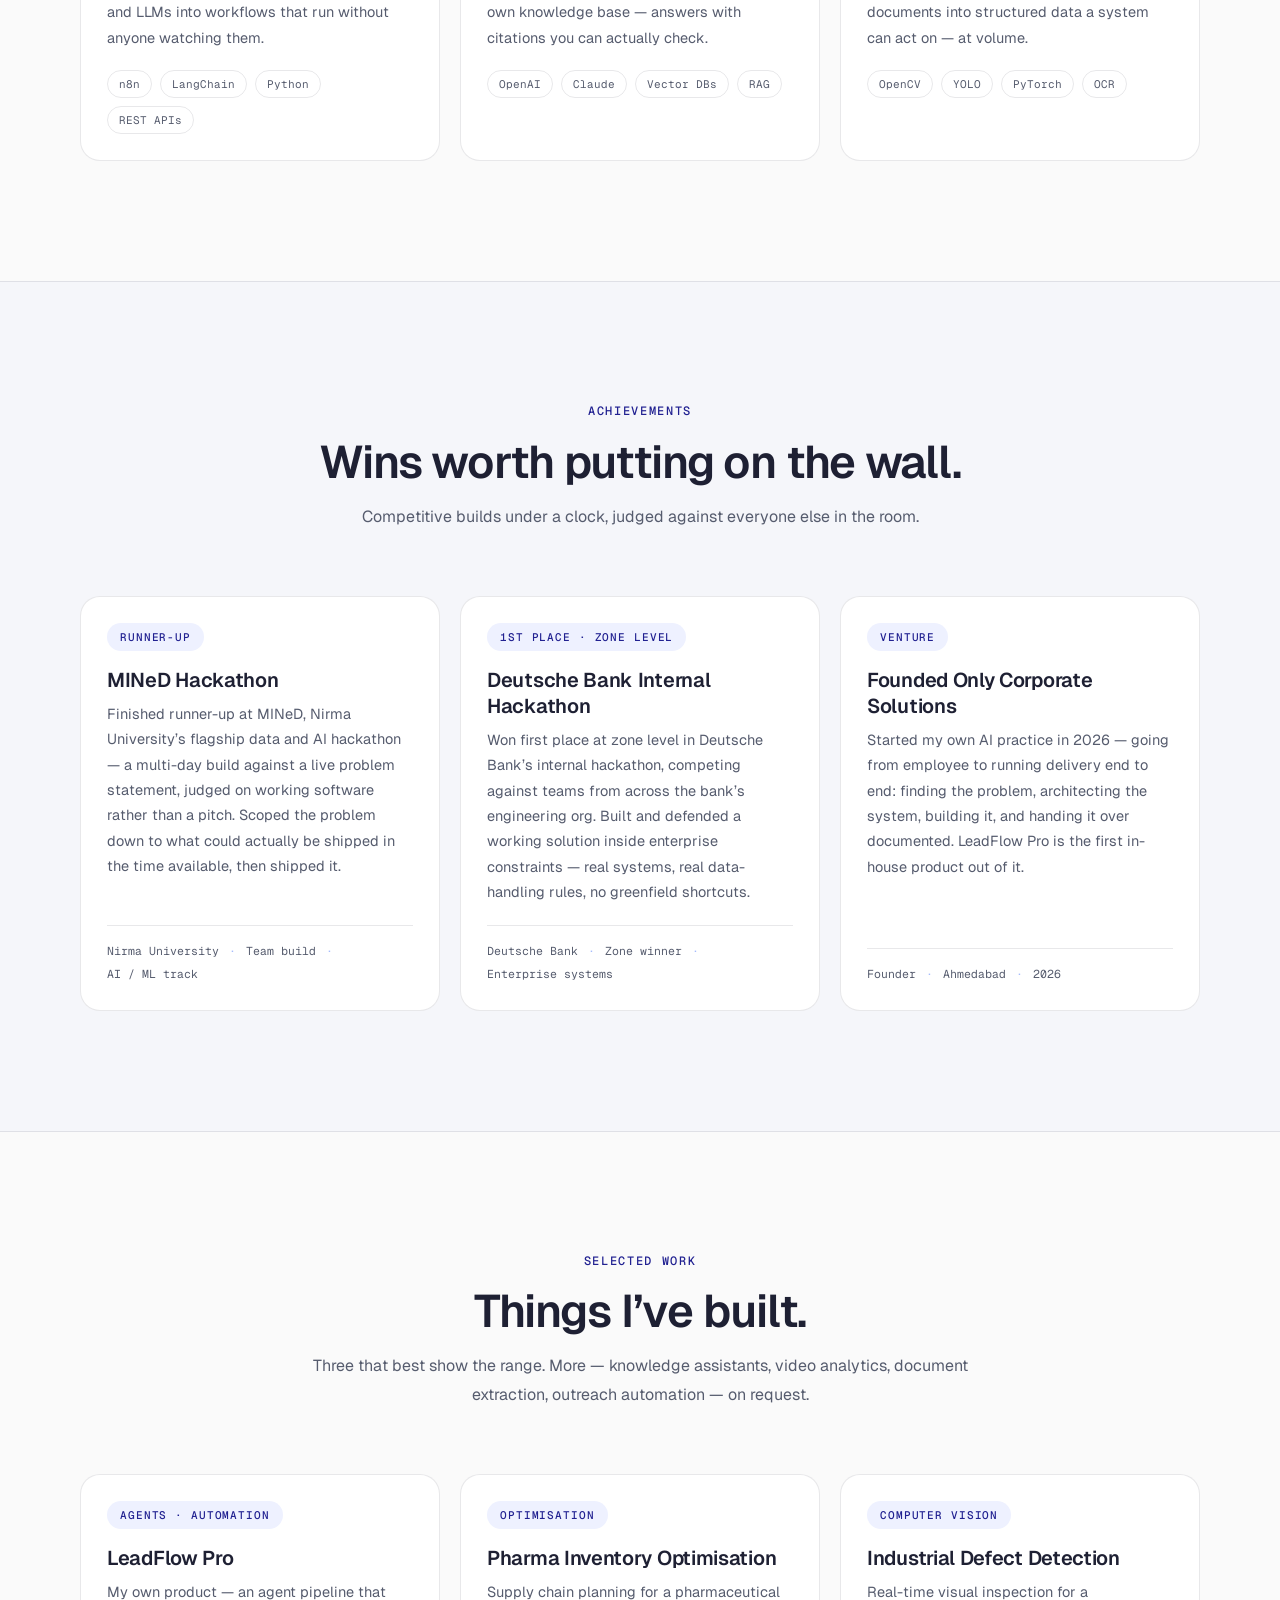
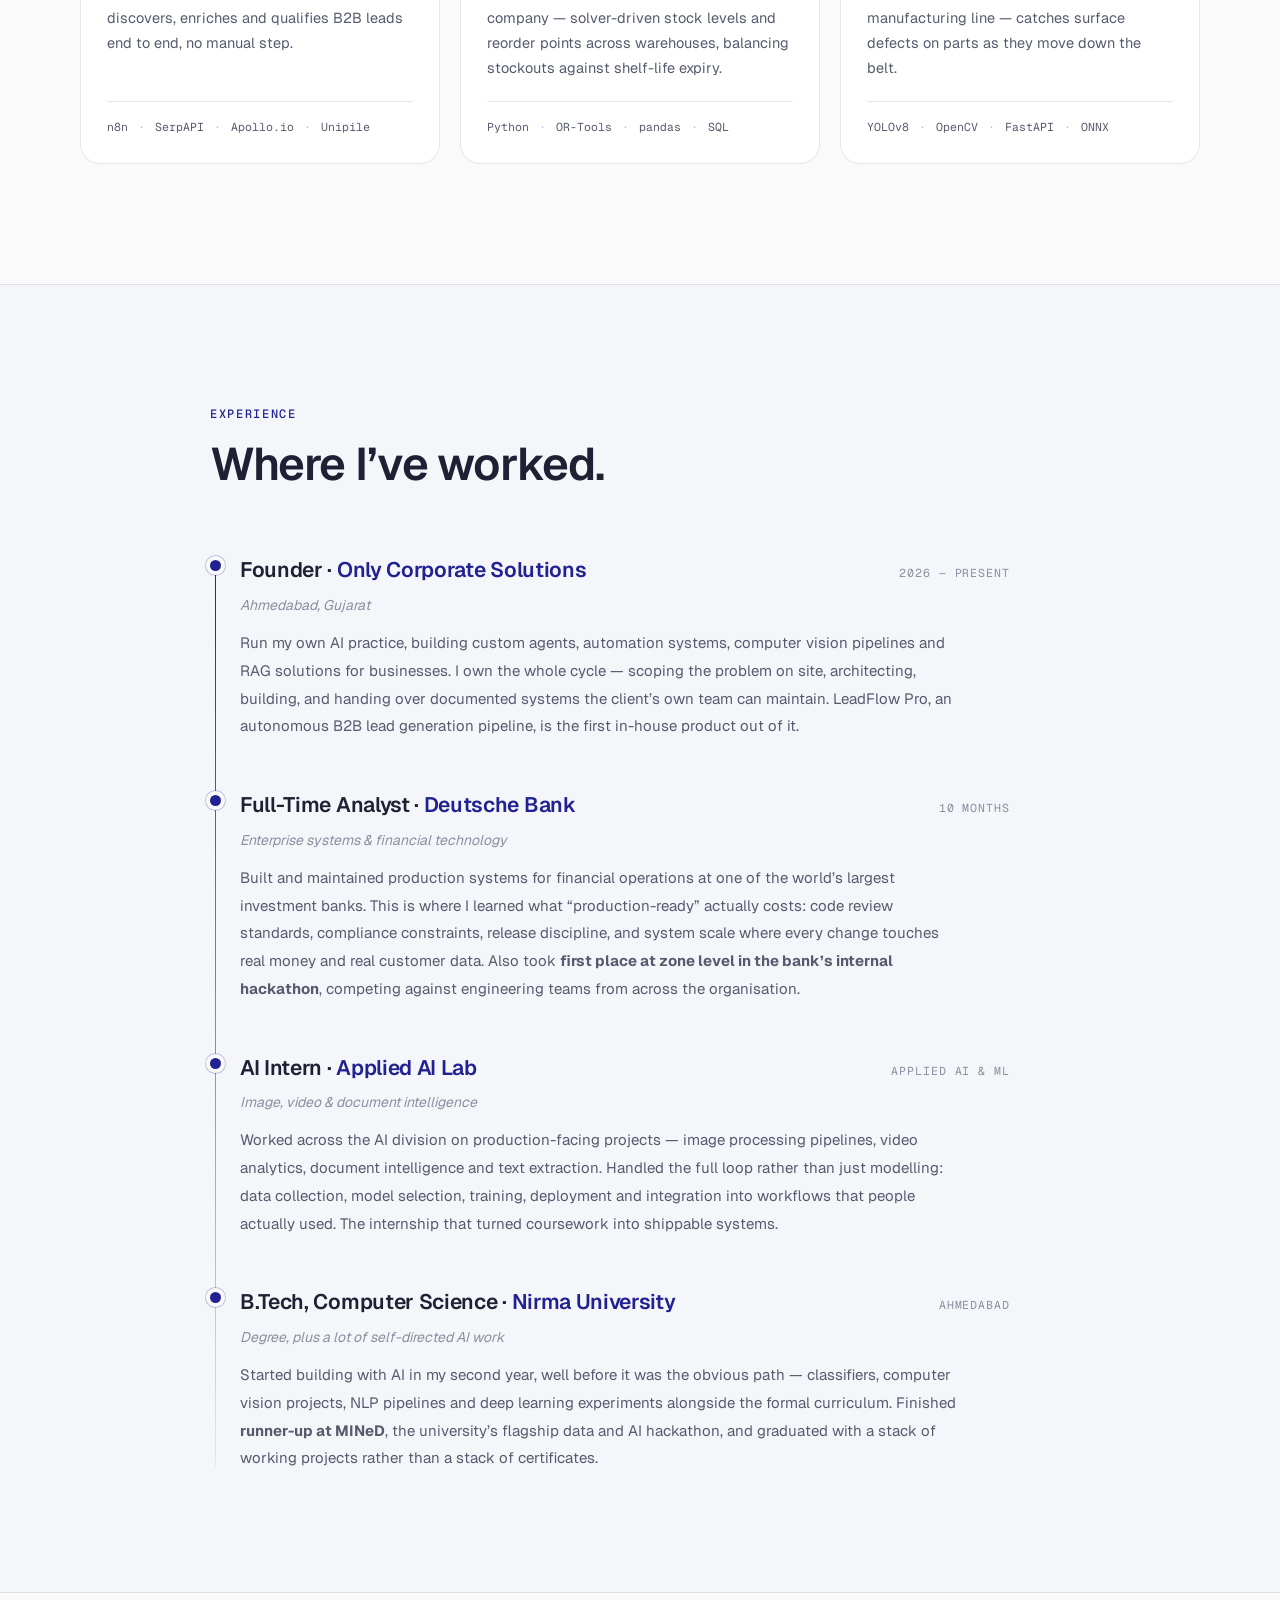
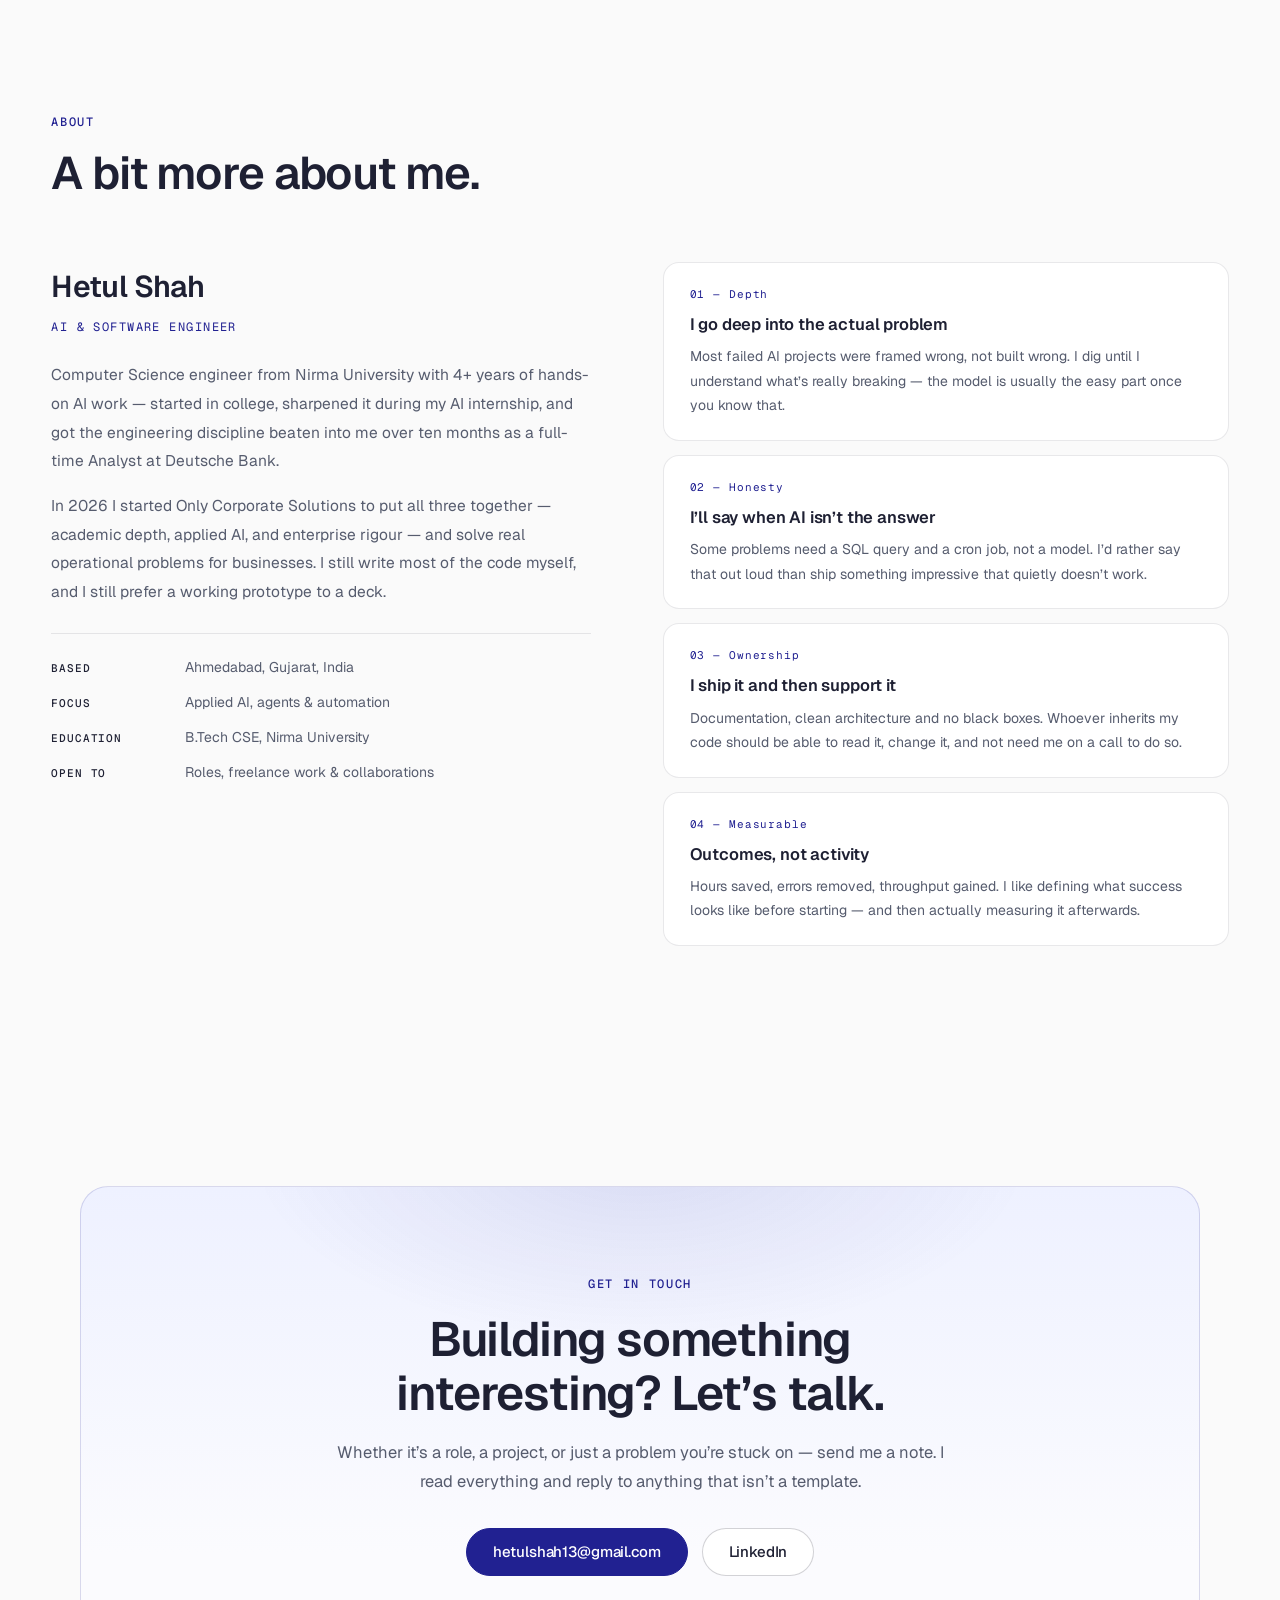
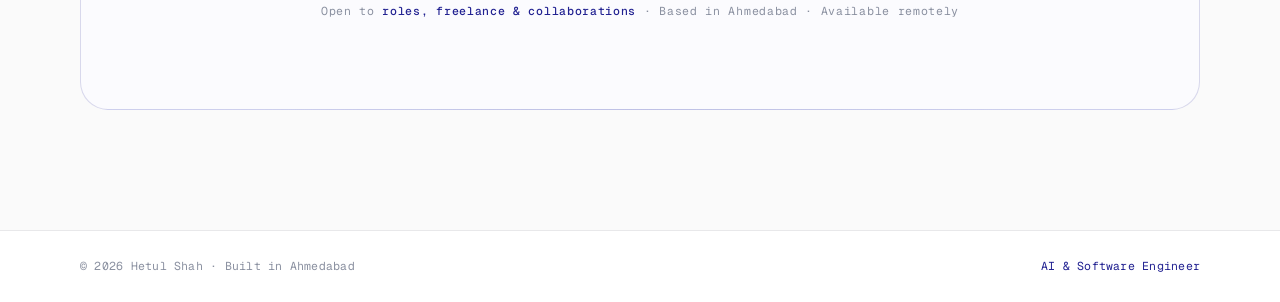
==== commit b3ab254d: "content change" ====
--- a/index.html
+++ b/index.html
@@ -3,15 +3,13 @@
 <head>
 <meta charset="UTF-8">
 <meta name="viewport" content="width=device-width, initial-scale=1.0">
-<title>Hetul Shah — AI Solutions for the Corporate World</title>
-<meta name="description" content="Hetul Shah — founder of Only Corporate Solutions (OCS). Workflow automation, computer vision, LLM applications, RAG systems and document intelligence for the corporate world.">
-<link rel="icon" type="image/svg+xml" href="data:image/svg+xml,%3Csvg xmlns='http://www.w3.org/2000/svg' viewBox='0 0 32 32'%3E%3Crect width='32' height='32' rx='8' fill='%23FFFFFF' stroke='%23E3E5EC'/%3E%3Ctext x='16' y='23' font-family='Arial%2C sans-serif' font-size='20' font-weight='700' fill='%23212191' text-anchor='middle'%3EH%3C/text%3E%3C/svg%3E">
+<title>Hetul Shah — AI &amp; Software Engineer</title>
+<meta name="description" content="Hetul Shah — AI and software engineer from Ahmedabad. Ex-Deutsche Bank Analyst, ex-AI Intern at an applied AI lab, B.Tech CSE from Nirma University. Runner-up at MINeD Hackathon, zone-level winner at Deutsche Bank's internal hackathon. Founder of Only Corporate Solutions.">
+<link rel="icon" type="image/svg+xml" href="favicons/favicon-h-gradient.svg">
 <link rel="preconnect" href="https://fonts.googleapis.com">
 <link rel="preconnect" href="https://fonts.gstatic.com" crossorigin>
 <link href="https://fonts.googleapis.com/css2?family=Geist:wght@300;400;500;600;700&family=Geist+Mono:wght@400;500&display=swap" rel="stylesheet">
 <link rel="stylesheet" href="styles.css">
-<link href="https://assets.calendly.com/assets/external/widget.css" rel="stylesheet">
-<script src="https://assets.calendly.com/assets/external/widget.js" type="text/javascript" async></script>
 <script src="script.js" defer></script>
 </head>
 <body id="top">
@@ -20,31 +18,34 @@
 <header class="site-nav">
   <div class="nav-inner">
     <a class="nav-brand" href="#top" aria-label="Hetul Shah — home">
-      <span class="nav-word">Hetul Shah<span class="nav-suffix">// OCS</span></span>
+      <span class="nav-word">Hetul Shah<span class="nav-suffix">// AI Engineer</span></span>
     </a>
     <nav aria-label="Primary">
       <ul class="nav-links">
-        <li><a href="#services">Services</a></li>
+        <li><a href="#skills">Skills</a></li>
+        <li><a href="#achievements">Achievements</a></li>
         <li><a href="#projects">Projects</a></li>
-        <li><a href="#case-study">Case Study</a></li>
         <li><a href="#experience">Experience</a></li>
         <li><a href="#contact">Contact</a></li>
       </ul>
     </nav>
     <div class="nav-actions">
-      <a href="" class="btn btn--ghost btn--sm nav-cta" onclick="Calendly.initPopupWidget({url: 'https://calendly.com/hetul-onlycorporatesolutions/30min'});return false;">Book a call</a>
+      <!-- TODO: confirm LinkedIn handle -->
+      <a class="nav-social" href="https://www.linkedin.com/in/hetulshah13/" target="_blank" rel="noopener" aria-label="Hetul Shah on LinkedIn">
+        <svg viewBox="0 0 448 448" fill="currentColor" aria-hidden="true"><path d="M100.28 448H7.4V148.9h92.88V448zM53.79 108.1C24.09 108.1 0 83.5 0 53.8a53.79 53.79 0 0 1 107.58 0c0 29.7-24.1 54.3-53.79 54.3zM447.9 448h-92.68V302.4c0-34.7-.7-79.2-48.29-79.2-48.29 0-55.69 37.7-55.69 76.7V448h-92.78V148.9h89.08v40.8h1.3c12.4-23.5 42.69-48.3 87.88-48.3 94 0 111.28 61.9 111.28 142.3V448z"/></svg>
+      </a>
+      <a href="#contact" class="btn btn--ghost btn--sm nav-cta">Get in touch</a>
       <button class="nav-toggle" type="button" aria-expanded="false" aria-controls="mobile-menu" aria-label="Toggle menu">
         <span></span><span></span>
       </button>
     </div>
   </div>
   <div class="mobile-menu" id="mobile-menu">
-    <a href="#services">Services</a>
+    <a href="#skills">Skills</a>
+    <a href="#achievements">Achievements</a>
     <a href="#projects">Projects</a>
-    <a href="#case-study">Case Study</a>
     <a href="#experience">Experience</a>
     <a href="#contact">Contact</a>
-    <a href="" onclick="Calendly.initPopupWidget({url: 'https://calendly.com/hetul-onlycorporatesolutions/30min'});return false;">Book a call</a>
   </div>
 </header>
 
@@ -54,17 +55,17 @@
 <section class="hero">
   <div class="hero-glow" aria-hidden="true"></div>
   <div class="container hero-inner">
-    <h1 class="hero-title reveal" style="--d:.08s">AI that ships,<br>for businesses that<br>can&rsquo;t afford <span class="hero-accent hero-rotator" data-words='["guesswork.","demos.","slide decks."]'>guesswork.</span></h1>
-    <p class="hero-sub reveal" style="--d:.16s">I&rsquo;m Hetul — founder of OCS. With 4+ years of hands-on AI experience and a foundation built across Deutsche Bank&rsquo;s enterprise systems and Dynatech&rsquo;s applied AI lab, I help companies turn operational pain points into production-grade AI systems. Real working solutions — not demos, not slide decks.</p>
+    <h1 class="hero-title reveal" style="--d:.08s">I build AI systems<br>that survive contact<br>with <span class="hero-accent hero-rotator" data-words='["production.","real users.","messy data.","enterprise scale."]'>production.</span></h1>
+    <p class="hero-sub reveal" style="--d:.16s">I&rsquo;m Hetul Shah — an AI and software engineer from Ahmedabad. Computer Science at Nirma University, applied AI as an intern, ten months as a full-time Analyst at Deutsche Bank, and now building AI products of my own through Only Corporate Solutions. A couple of hackathon podiums along the way.</p>
     <div class="hero-ctas reveal" style="--d:.24s">
-      <a href="#case-study" class="btn btn--primary">See How I Work <span aria-hidden="true">&rarr;</span></a>
-      <a href="#contact" class="btn btn--ghost">Start a Conversation</a>
+      <a href="#projects" class="btn btn--primary">See what I&rsquo;ve built <span aria-hidden="true">&rarr;</span></a>
+      <a href="#contact" class="btn btn--ghost">Get in touch</a>
     </div>
     <dl class="hero-stats reveal" style="--d:.32s">
-      <div class="stat"><dt class="stat-num">4+</dt><dd class="stat-label">Years working with AI</dd></div>
-      <div class="stat"><dt class="stat-num">10+</dt><dd class="stat-label">AI projects delivered</dd></div>
-      <div class="stat"><dt class="stat-num">5+</dt><dd class="stat-label">AI domains served</dd></div>
-      <div class="stat"><dt class="stat-num">100%</dt><dd class="stat-label">Custom-built systems</dd></div>
+      <div class="stat"><dt class="stat-num">4+</dt><dd class="stat-label">Years building with AI</dd></div>
+      <div class="stat"><dt class="stat-num">10+</dt><dd class="stat-label">AI projects shipped</dd></div>
+      <div class="stat"><dt class="stat-num">2&times;</dt><dd class="stat-label">Hackathon podium finishes</dd></div>
+      <div class="stat"><dt class="stat-num">1</dt><dd class="stat-label">Venture founded</dd></div>
     </dl>
   </div>
 </section>
@@ -74,108 +75,80 @@
   <div class="container cred-inner reveal">
     <span class="cred-label">Background</span>
     <div class="cred-item"><span class="cred-name">Deutsche Bank</span><span class="cred-role">Full-Time Analyst</span></div>
-    <div class="cred-item"><span class="cred-name">Dynatech</span><span class="cred-role">AI Intern</span></div>
+    <div class="cred-item"><span class="cred-name">Applied AI Lab</span><span class="cred-role">AI Intern</span></div>
     <div class="cred-item"><span class="cred-name">Nirma University</span><span class="cred-role">B.Tech CSE</span></div>
-    <div class="cred-item"><span class="cred-name">Only Corporate Solutions</span><span class="cred-role">Founder · 2026</span></div>
+    <div class="cred-item"><span class="cred-name">Only Corporate Solutions</span><span class="cred-role">Founder</span></div>
   </div>
 </div>
 
-<!-- ============ SERVICES ============ -->
-<section class="section" id="services">
+<!-- ============ SKILLS ============ -->
+<section class="section" id="skills">
   <div class="container">
     <header class="section-head section-head--center reveal">
-      <p class="eyebrow">Services</p>
-      <h2 class="section-title">What I build<br>for the corporate world.</h2>
-      <p class="section-sub">I work across the full spectrum of applied AI. Pick a problem domain — or invite me to your site to identify the ones worth solving.</p>
+      <p class="eyebrow">Skills</p>
+      <h2 class="section-title">What I actually<br>know how to build.</h2>
+      <p class="section-sub">Three areas I&rsquo;ve shipped real work in — with the engineering discipline Deutsche Bank drilled into me underneath all of them.</p>
     </header>
     <div class="services-grid">
       <article class="service-card reveal">
         <div class="service-top">
           <span class="icon-chip" aria-hidden="true"><svg viewBox="0 0 24 24" fill="none" stroke="currentColor" stroke-width="1.8" stroke-linecap="round" stroke-linejoin="round"><rect x="3" y="3" width="7" height="7" rx="1.5"/><rect x="14" y="14" width="7" height="7" rx="1.5"/><path d="M10 6.5h4.5A2.5 2.5 0 0 1 17 9v5"/></svg></span>
-          <span class="service-num">01 / Automation</span>
-        </div>
-        <h3 class="service-name">Task &amp; Workflow Automation</h3>
-        <p class="service-desc">Replace repetitive manual processes with intelligent automation — across sales, ops, finance, HR. n8n + LLM orchestration to make your tools actually talk to each other.</p>
-        <div class="service-tags"><span>n8n</span><span>LangChain</span><span>Python</span><span>APIs</span></div>
+          <span class="service-num">01 / Agents</span>
+        </div>
+        <h3 class="service-name">AI Agents &amp; Automation</h3>
+        <p class="service-desc">Agent pipelines that connect systems, tools and LLMs into workflows that run without anyone watching them.</p>
+        <div class="service-tags"><span>n8n</span><span>LangChain</span><span>Python</span><span>REST APIs</span></div>
       </article>
       <article class="service-card reveal" style="--d:.06s">
         <div class="service-top">
-          <span class="icon-chip" aria-hidden="true"><svg viewBox="0 0 24 24" fill="none" stroke="currentColor" stroke-width="1.8" stroke-linecap="round" stroke-linejoin="round"><path d="M2 12s3.5-6.5 10-6.5S22 12 22 12s-3.5 6.5-10 6.5S2 12 2 12Z"/><circle cx="12" cy="12" r="3"/></svg></span>
-          <span class="service-num">02 / Computer Vision</span>
-        </div>
-        <h3 class="service-name">Image &amp; Video Processing</h3>
-        <p class="service-desc">Object detection, OCR, video analytics, quality inspection, surveillance intelligence. From classical CV to modern vision-language models — I match the right tool to your accuracy and cost targets.</p>
-        <div class="service-tags"><span>OpenCV</span><span>YOLO</span><span>PyTorch</span><span>VLMs</span></div>
+          <span class="icon-chip" aria-hidden="true"><svg viewBox="0 0 24 24" fill="none" stroke="currentColor" stroke-width="1.8" stroke-linecap="round" stroke-linejoin="round"><path d="M12 3l1.9 5.1L19 10l-5.1 1.9L12 17l-1.9-5.1L5 10l5.1-1.9L12 3Z"/><path d="M19 15l.9 2.1L22 18l-2.1.9L19 21l-.9-2.1L16 18l2.1-.9L19 15Z"/></svg></span>
+          <span class="service-num">02 / LLMs</span>
+        </div>
+        <h3 class="service-name">LLM &amp; Retrieval Systems</h3>
+        <p class="service-desc">Assistants and copilots grounded in your own knowledge base — answers with citations you can actually check.</p>
+        <div class="service-tags"><span>OpenAI</span><span>Claude</span><span>Vector DBs</span><span>RAG</span></div>
       </article>
       <article class="service-card reveal" style="--d:.12s">
         <div class="service-top">
-          <span class="icon-chip" aria-hidden="true"><svg viewBox="0 0 24 24" fill="none" stroke="currentColor" stroke-width="1.8" stroke-linecap="round" stroke-linejoin="round"><path d="M12 3l1.9 5.1L19 10l-5.1 1.9L12 17l-1.9-5.1L5 10l5.1-1.9L12 3Z"/><path d="M19 15l.9 2.1L22 18l-2.1.9L19 21l-.9-2.1L16 18l2.1-.9L19 15Z"/></svg></span>
-          <span class="service-num">03 / NLP &amp; LLMs</span>
-        </div>
-        <h3 class="service-name">LLM Applications</h3>
-        <p class="service-desc">Custom chatbots, summarisers, classifiers, and AI co-pilots fine-tuned to your domain — built on OpenAI, Anthropic, Groq, or open-source models depending on your privacy and cost needs.</p>
-        <div class="service-tags"><span>OpenAI</span><span>Claude</span><span>Groq</span><span>Llama</span></div>
-      </article>
-      <article class="service-card reveal" style="--d:.06s">
-        <div class="service-top">
-          <span class="icon-chip" aria-hidden="true"><svg viewBox="0 0 24 24" fill="none" stroke="currentColor" stroke-width="1.8" stroke-linecap="round" stroke-linejoin="round"><ellipse cx="12" cy="5.5" rx="8" ry="3"/><path d="M4 5.5V12c0 1.66 3.58 3 8 3s8-1.34 8-3V5.5"/><path d="M4 12v6.5c0 1.66 3.58 3 8 3s8-1.34 8-3V12"/></svg></span>
-          <span class="service-num">04 / RAG Systems</span>
-        </div>
-        <h3 class="service-name">RAG &amp; Knowledge AI</h3>
-        <p class="service-desc">Turn your internal documents, PDFs, manuals, and databases into a queryable AI brain. Production-ready retrieval-augmented systems your team can actually trust and use.</p>
-        <div class="service-tags"><span>Vector DBs</span><span>Embeddings</span><span>Pinecone</span><span>FAISS</span></div>
-      </article>
-      <article class="service-card reveal" style="--d:.12s">
-        <div class="service-top">
-          <span class="icon-chip" aria-hidden="true"><svg viewBox="0 0 24 24" fill="none" stroke="currentColor" stroke-width="1.8" stroke-linecap="round" stroke-linejoin="round"><path d="M14 3H7a2 2 0 0 0-2 2v14a2 2 0 0 0 2 2h10a2 2 0 0 0 2-2V8l-5-5Z"/><path d="M14 3v5h5"/><path d="M9 13h6"/><path d="M9 17h6"/></svg></span>
-          <span class="service-num">05 / Doc Intelligence</span>
-        </div>
-        <h3 class="service-name">Document Intelligence</h3>
-        <p class="service-desc">Extract structured data from invoices, contracts, forms, and scanned documents — at scale, with confidence scoring and human-in-the-loop validation where it matters.</p>
-        <div class="service-tags"><span>OCR</span><span>LayoutLM</span><span>Tesseract</span><span>Donut</span></div>
-      </article>
-      <article class="service-card reveal" style="--d:.18s">
-        <div class="service-top">
-          <span class="icon-chip" aria-hidden="true"><svg viewBox="0 0 24 24" fill="none" stroke="currentColor" stroke-width="1.8" stroke-linecap="round" stroke-linejoin="round"><circle cx="12" cy="12" r="9"/><path d="M15.5 8.5 13.7 13.7 8.5 15.5l1.8-5.2 5.2-1.8Z"/></svg></span>
-          <span class="service-num">06 / Consulting</span>
-        </div>
-        <h3 class="service-name">On-Site AI Discovery</h3>
-        <p class="service-desc">Not sure where AI fits? I visit your office, map your workflows, and identify the highest-ROI automation opportunities — before writing a single line of code.</p>
-        <div class="service-tags"><span>Audit</span><span>Strategy</span><span>Roadmap</span></div>
-      </article>
-    </div>
-  </div>
-</section>
-
-<!-- ============ PROCESS ============ -->
-<section class="section section--tint">
+          <span class="icon-chip" aria-hidden="true"><svg viewBox="0 0 24 24" fill="none" stroke="currentColor" stroke-width="1.8" stroke-linecap="round" stroke-linejoin="round"><path d="M2 12s3.5-6.5 10-6.5S22 12 22 12s-3.5 6.5-10 6.5S2 12 2 12Z"/><circle cx="12" cy="12" r="3"/></svg></span>
+          <span class="service-num">03 / Vision</span>
+        </div>
+        <h3 class="service-name">Vision &amp; Document AI</h3>
+        <p class="service-desc">Turning images, video and scanned documents into structured data a system can act on — at volume.</p>
+        <div class="service-tags"><span>OpenCV</span><span>YOLO</span><span>PyTorch</span><span>OCR</span></div>
+      </article>
+    </div>
+  </div>
+</section>
+
+<!-- ============ ACHIEVEMENTS ============ -->
+<section class="section section--tint" id="achievements">
   <div class="container">
     <header class="section-head section-head--center reveal">
-      <p class="eyebrow">How I work</p>
-      <h2 class="section-title">A process built for real enterprise outcomes.</h2>
-    </header>
-    <ol class="process-grid">
-      <li class="process-step reveal">
-        <span class="process-num" aria-hidden="true">01</span>
-        <h3 class="process-title">Discover</h3>
-        <p class="process-desc">I visit, observe, and ask hard questions. Most &ldquo;AI projects&rdquo; fail because the problem was framed wrong. I make sure we&rsquo;re solving what actually hurts.</p>
-      </li>
-      <li class="process-step reveal" style="--d:.08s">
-        <span class="process-num" aria-hidden="true">02</span>
-        <h3 class="process-title">Architect</h3>
-        <p class="process-desc">I design the simplest system that can solve the problem reliably. No over-engineered AI stacks — the right tool for the actual scale.</p>
-      </li>
-      <li class="process-step reveal" style="--d:.16s">
-        <span class="process-num" aria-hidden="true">03</span>
-        <h3 class="process-title">Build</h3>
-        <p class="process-desc">Iterative delivery. You see working prototypes within weeks, not quarters. Feedback shapes the system as it grows.</p>
-      </li>
-      <li class="process-step reveal" style="--d:.24s">
-        <span class="process-num" aria-hidden="true">04</span>
-        <h3 class="process-title">Hand off</h3>
-        <p class="process-desc">Documentation, training, and runbooks. Your team owns the system after I&rsquo;m done. No vendor lock-in, no perpetual dependency.</p>
-      </li>
-    </ol>
+      <p class="eyebrow">Achievements</p>
+      <h2 class="section-title">Wins worth putting on the wall.</h2>
+      <p class="section-sub">Competitive builds under a clock, judged against everyone else in the room.</p>
+    </header>
+    <div class="project-grid">
+      <article class="project-card reveal">
+        <span class="chip">Runner-up</span>
+        <h3 class="project-title">MINeD Hackathon</h3>
+        <p class="project-desc">Finished runner-up at MINeD, Nirma University&rsquo;s flagship data and AI hackathon — a multi-day build against a live problem statement, judged on working software rather than a pitch. Scoped the problem down to what could actually be shipped in the time available, then shipped it.</p>
+        <div class="project-stack"><span>Nirma University</span><span>Team build</span><span>AI / ML track</span></div>
+      </article>
+      <article class="project-card reveal" style="--d:.06s">
+        <span class="chip">1st place · Zone level</span>
+        <h3 class="project-title">Deutsche Bank Internal Hackathon</h3>
+        <p class="project-desc">Won first place at zone level in Deutsche Bank&rsquo;s internal hackathon, competing against teams from across the bank&rsquo;s engineering org. Built and defended a working solution inside enterprise constraints — real systems, real data-handling rules, no greenfield shortcuts.</p>
+        <div class="project-stack"><span>Deutsche Bank</span><span>Zone winner</span><span>Enterprise systems</span></div>
+      </article>
+      <article class="project-card reveal" style="--d:.12s">
+        <span class="chip">Venture</span>
+        <h3 class="project-title">Founded Only Corporate Solutions</h3>
+        <p class="project-desc">Started my own AI practice in 2026 — going from employee to running delivery end to end: finding the problem, architecting the system, building it, and handing it over documented. LeadFlow Pro is the first in-house product out of it.</p>
+        <div class="project-stack"><span>Founder</span><span>Ahmedabad</span><span>2026</span></div>
+      </article>
+    </div>
   </div>
 </section>
 
@@ -184,108 +157,38 @@
   <div class="container">
     <header class="section-head section-head--center reveal">
       <p class="eyebrow">Selected work</p>
-      <h2 class="section-title">Projects across the AI stack.</h2>
-      <p class="section-sub">A snapshot of systems built across internships, full-time work, and in-house at OCS. Details available on request under NDA.</p>
+      <h2 class="section-title">Things I&rsquo;ve built.</h2>
+      <p class="section-sub">Three that best show the range. More — knowledge assistants, video analytics, document extraction, outreach automation — on request.</p>
     </header>
     <div class="project-grid">
       <article class="project-card reveal">
-        <span class="chip">Image Processing</span>
+        <span class="chip">Agents · Automation</span>
+        <h3 class="project-title">LeadFlow Pro</h3>
+        <p class="project-desc">My own product — an agent pipeline that discovers, enriches and qualifies B2B leads end to end, no manual step.</p>
+        <div class="project-stack"><span>n8n</span><span>SerpAPI</span><span>Apollo.io</span><span>Unipile</span></div>
+      </article>
+      <article class="project-card reveal" style="--d:.06s">
+        <span class="chip">Optimisation</span>
+        <h3 class="project-title">Pharma Inventory Optimisation</h3>
+        <p class="project-desc">Supply chain planning for a pharmaceutical company — solver-driven stock levels and reorder points across warehouses, balancing stockouts against shelf-life expiry.</p>
+        <div class="project-stack"><span>Python</span><span>OR-Tools</span><span>pandas</span><span>SQL</span></div>
+      </article>
+      <article class="project-card reveal" style="--d:.12s">
+        <span class="chip">Computer Vision</span>
         <h3 class="project-title">Industrial Defect Detection</h3>
-        <p class="project-desc">Real-time visual inspection pipeline built during my time at Dynatech — flagged surface defects on manufactured parts using a custom-trained YOLO model with confidence thresholds tuned to specific tolerance bands.</p>
+        <p class="project-desc">Real-time visual inspection for a manufacturing line — catches surface defects on parts as they move down the belt.</p>
         <div class="project-stack"><span>YOLOv8</span><span>OpenCV</span><span>FastAPI</span><span>ONNX</span></div>
       </article>
-      <article class="project-card reveal" style="--d:.06s">
-        <span class="chip">Video Processing</span>
-        <h3 class="project-title">Video Analytics Pipeline</h3>
-        <p class="project-desc">Frame-by-frame intelligent processing system for long-form video — object tracking, scene segmentation, and event extraction with structured JSON output for downstream analytics.</p>
-        <div class="project-stack"><span>PyTorch</span><span>FFmpeg</span><span>DeepSORT</span><span>Python</span></div>
-      </article>
-      <article class="project-card reveal" style="--d:.12s">
-        <span class="chip">Document AI</span>
-        <h3 class="project-title">Text Extraction at Scale</h3>
-        <p class="project-desc">Document intelligence system that extracts structured fields from scanned invoices and forms — combines OCR, layout understanding, and LLM post-processing to hit 95%+ accuracy on production docs.</p>
-        <div class="project-stack"><span>Tesseract</span><span>LayoutLM</span><span>OpenAI</span><span>PostgreSQL</span></div>
-      </article>
-      <article class="project-card reveal" style="--d:.06s">
-        <span class="chip">RAG · LLM</span>
-        <h3 class="project-title">Enterprise Knowledge Assistant</h3>
-        <p class="project-desc">Internal AI chatbot trained on manuals, SOPs, and historical tickets. Sales and support teams query in natural language; the system retrieves grounded answers with source citations.</p>
-        <div class="project-stack"><span>LangChain</span><span>Pinecone</span><span>OpenAI</span><span>Streamlit</span></div>
-      </article>
-      <article class="project-card reveal" style="--d:.12s">
-        <span class="chip">Automation · LLM</span>
-        <h3 class="project-title">LeadFlow Pro</h3>
-        <p class="project-desc">OCS&rsquo;s in-house AI lead discovery product. Autonomous agent pipeline that finds, enriches, and qualifies B2B leads end-to-end — replacing manual prospecting workflows for sales teams.</p>
-        <div class="project-stack"><span>n8n</span><span>SerpAPI</span><span>Apollo.io</span><span>Unipile</span></div>
-      </article>
-      <article class="project-card reveal" style="--d:.18s">
-        <span class="chip">Automation</span>
-        <h3 class="project-title">Bulk Email Campaign System</h3>
-        <p class="project-desc">Production-grade n8n workflow handling personalised outreach at scale — Gmail integration, attachment handling, delivery status tracking, and bounce-rate intelligence baked in.</p>
-        <div class="project-stack"><span>n8n</span><span>Gmail API</span><span>Google Sheets</span><span>Python</span></div>
-      </article>
-    </div>
-  </div>
-</section>
-
-<!-- ============ CASE STUDY ============ -->
-<section class="section section--tint" id="case-study">
-  <div class="container container--wide">
-    <header class="section-head section-head--center reveal">
-      <p class="eyebrow">Deep dive · LeadFlow Pro</p>
-      <h2 class="section-title">From manual prospecting to autonomous lead generation.</h2>
-      <p class="section-sub">A full breakdown of one system — to show how I think, architect, and ship.</p>
-    </header>
-    <article class="cs-panel reveal">
-      <span class="chip cs-chip">Case Study · 01</span>
-      <div class="cs-header">
-        <p class="cs-label">The Setup</p>
-        <h3 class="cs-title">Sales teams were burning hours on manual prospecting — with nothing reliable to show for it.</h3>
-        <p class="cs-desc">Enterprise BD teams were spending 60–70% of their week researching companies, verifying contacts, and assembling lead lists — most outdated by the time they reached the rep. No scalable system existed to discover and qualify leads continuously and consistently.</p>
-      </div>
-      <dl class="cs-metrics">
-        <div class="metric"><dt class="metric-val">~70%</dt><dd class="metric-label">Prospecting time eliminated</dd></div>
-        <div class="metric"><dt class="metric-val">Real-time</dt><dd class="metric-label">Continuous discovery</dd></div>
-        <div class="metric"><dt class="metric-val">5+ sources</dt><dd class="metric-label">Enriched per lead</dd></div>
-        <div class="metric"><dt class="metric-val">Zero-touch</dt><dd class="metric-label">CRM-ready output</dd></div>
-      </dl>
-      <div class="cs-content">
-        <div class="ps-block">
-          <h4 class="block-head">The Problem</h4>
-          <p class="ps-text">No structured pipeline existed to find, qualify, and enrich company leads at scale. Each rep was using Google, LinkedIn, and intuition — leading to inconsistent data, wasted time, and missed pipeline.</p>
-        </div>
-        <div class="ps-block">
-          <h4 class="block-head">The Solution</h4>
-          <p class="ps-text">An autonomous AI agent pipeline that discovers target companies via web search, enriches them with contact and firmographic data from multiple sources, then delivers structured, sales-ready records into Sheets or CRM — zero manual intervention.</p>
-        </div>
-      </div>
-      <div class="arch-block">
-        <h4 class="block-head">System architecture</h4>
-        <div class="arch-flow">
-          <div class="arch-step"><svg viewBox="0 0 24 24" fill="none" stroke="currentColor" stroke-width="1.8" stroke-linecap="round" stroke-linejoin="round" aria-hidden="true"><path d="M13 2 4.5 13.5H11L10 22l8.5-11.5H13L13 2Z"/></svg><span class="arch-step-name">Trigger</span><span class="arch-step-tool">n8n Scheduler</span></div>
-          <div class="arch-step"><svg viewBox="0 0 24 24" fill="none" stroke="currentColor" stroke-width="1.8" stroke-linecap="round" stroke-linejoin="round" aria-hidden="true"><circle cx="12" cy="12" r="9"/><path d="M3 12h18"/><path d="M12 3c2.5 2.6 3.8 5.7 3.8 9S14.5 18.4 12 21c-2.5-2.6-3.8-5.7-3.8-9S9.5 5.6 12 3Z"/></svg><span class="arch-step-name">Web Discovery</span><span class="arch-step-tool">SerpAPI</span></div>
-          <div class="arch-step"><svg viewBox="0 0 24 24" fill="none" stroke="currentColor" stroke-width="1.8" stroke-linecap="round" stroke-linejoin="round" aria-hidden="true"><path d="M12 4l1.6 4.4L18 10l-4.4 1.6L12 16l-1.6-4.4L6 10l4.4-1.6L12 4Z"/><path d="M18.5 15l.8 2.2 2.2.8-2.2.8-.8 2.2-.8-2.2-2.2-.8 2.2-.8.8-2.2Z"/></svg><span class="arch-step-name">AI Extraction</span><span class="arch-step-tool">LangChain + LLM</span></div>
-          <div class="arch-step"><svg viewBox="0 0 24 24" fill="none" stroke="currentColor" stroke-width="1.8" stroke-linecap="round" stroke-linejoin="round" aria-hidden="true"><path d="m12 3 9 5-9 5-9-5 9-5Z"/><path d="m3 12.5 9 5 9-5"/><path d="m3 17 9 5 9-5"/></svg><span class="arch-step-name">Enrichment</span><span class="arch-step-tool">Apollo.io</span></div>
-          <div class="arch-step"><svg viewBox="0 0 24 24" fill="none" stroke="currentColor" stroke-width="1.8" stroke-linecap="round" stroke-linejoin="round" aria-hidden="true"><path d="M22 2 11 13"/><path d="M22 2 15 22l-4-9-9-4 20-7Z"/></svg><span class="arch-step-name">Outreach Ready</span><span class="arch-step-tool">Unipile</span></div>
-          <div class="arch-step"><svg viewBox="0 0 24 24" fill="none" stroke="currentColor" stroke-width="1.8" stroke-linecap="round" stroke-linejoin="round" aria-hidden="true"><rect x="3" y="4" width="18" height="16" rx="2"/><path d="M3 9.5h18"/><path d="M3 15h18"/><path d="M9.5 4v16"/></svg><span class="arch-step-name">CRM Sync</span><span class="arch-step-tool">Google Sheets</span></div>
-        </div>
-      </div>
-      <div class="cs-stack">
-        <h4 class="block-head">Full stack</h4>
-        <div class="stack-grid">
-          <span class="stack-pill">n8n</span><span class="stack-pill">LangChain</span><span class="stack-pill">OpenAI</span><span class="stack-pill">SerpAPI</span><span class="stack-pill">Apollo.io</span><span class="stack-pill">Unipile</span><span class="stack-pill">Google Sheets API</span><span class="stack-pill">Python</span><span class="stack-pill">REST</span>
-        </div>
-      </div>
-    </article>
+    </div>
   </div>
 </section>
 
 <!-- ============ EXPERIENCE ============ -->
-<section class="section" id="experience">
+<section class="section section--tint" id="experience">
   <div class="container container--narrow">
     <header class="section-head reveal">
       <p class="eyebrow">Experience</p>
-      <h2 class="section-title">Where I&rsquo;ve shipped real systems.</h2>
+      <h2 class="section-title">Where I&rsquo;ve worked.</h2>
     </header>
     <ol class="timeline">
       <li class="exp-item reveal">
@@ -293,8 +196,8 @@
           <h3 class="exp-title">Founder · <span class="exp-org">Only Corporate Solutions</span></h3>
           <span class="exp-date">2026 — Present</span>
         </div>
-        <p class="exp-role">Ahmedabad, Gujarat · Serving clients worldwide</p>
-        <p class="exp-desc">Launched OCS in 2026 to bring production-grade AI to enterprises that can&rsquo;t afford ineffective consultants or generic AI tools. Building custom AI agents, automation systems, computer vision pipelines, RAG solutions, and intelligence layers for clients globally — leveraging years of AI exposure from college research, internship work, and full-time enterprise experience.</p>
+        <p class="exp-role">Ahmedabad, Gujarat</p>
+        <p class="exp-desc">Run my own AI practice, building custom agents, automation systems, computer vision pipelines and RAG solutions for businesses. I own the whole cycle — scoping the problem on site, architecting, building, and handing over documented systems the client&rsquo;s own team can maintain. LeadFlow Pro, an autonomous B2B lead generation pipeline, is the first in-house product out of it.</p>
       </li>
       <li class="exp-item reveal" style="--d:.05s">
         <div class="exp-head">
@@ -302,68 +205,68 @@
           <span class="exp-date">10 months</span>
         </div>
         <p class="exp-role">Enterprise systems &amp; financial technology</p>
-        <p class="exp-desc">Worked as a full-time Analyst at one of the world&rsquo;s largest investment banks — building and maintaining production systems for financial operations. Learned how enterprise-grade software is actually built and reviewed: code quality standards, compliance constraints, system scale, and the discipline required when every system handles real money and real customer data. This is where I learned what &ldquo;production-ready&rdquo; actually means.</p>
+        <p class="exp-desc">Built and maintained production systems for financial operations at one of the world&rsquo;s largest investment banks. This is where I learned what &ldquo;production-ready&rdquo; actually costs: code review standards, compliance constraints, release discipline, and system scale where every change touches real money and real customer data. Also took <strong>first place at zone level in the bank&rsquo;s internal hackathon</strong>, competing against engineering teams from across the organisation.</p>
       </li>
       <li class="exp-item reveal" style="--d:.1s">
         <div class="exp-head">
-          <h3 class="exp-title">AI Intern · <span class="exp-org">Dynatech</span></h3>
-          <span class="exp-date">AI Research &amp; Applied ML</span>
-        </div>
-        <p class="exp-role">Hands-on AI across image, video &amp; document domains</p>
-        <p class="exp-desc">Worked in Dynatech&rsquo;s AI division on multiple production-facing projects — image processing pipelines, video analytics, document intelligence, and text extraction systems. Gained deep, hands-on experience across the applied AI stack: model selection, training, deployment, and integration into real business workflows. The internship that turned theoretical knowledge into shippable systems.</p>
+          <h3 class="exp-title">AI Intern · <span class="exp-org">Applied AI Lab</span></h3>
+          <span class="exp-date">Applied AI &amp; ML</span>
+        </div>
+        <p class="exp-role">Image, video &amp; document intelligence</p>
+        <p class="exp-desc">Worked across the AI division on production-facing projects — image processing pipelines, video analytics, document intelligence and text extraction. Handled the full loop rather than just modelling: data collection, model selection, training, deployment and integration into workflows that people actually used. The internship that turned coursework into shippable systems.</p>
       </li>
       <li class="exp-item reveal" style="--d:.15s">
         <div class="exp-head">
-          <h3 class="exp-title">AI Research &amp; Projects · <span class="exp-org">Nirma University</span></h3>
-          <span class="exp-date">3+ years during B.Tech CSE</span>
-        </div>
-        <p class="exp-role">Self-directed AI exploration alongside formal coursework</p>
-        <p class="exp-desc">Started working with AI in my second year — long before it was the obvious career path. Built classifiers, computer vision projects, NLP pipelines, and explored deep learning hands-on while completing my Computer Science degree. By graduation, I had more AI projects under my belt than many engineers do years into their careers.</p>
+          <h3 class="exp-title">B.Tech, Computer Science · <span class="exp-org">Nirma University</span></h3>
+          <span class="exp-date">Ahmedabad</span>
+        </div>
+        <p class="exp-role">Degree, plus a lot of self-directed AI work</p>
+        <p class="exp-desc">Started building with AI in my second year, well before it was the obvious path — classifiers, computer vision projects, NLP pipelines and deep learning experiments alongside the formal curriculum. Finished <strong>runner-up at MINeD</strong>, the university&rsquo;s flagship data and AI hackathon, and graduated with a stack of working projects rather than a stack of certificates.</p>
       </li>
     </ol>
   </div>
 </section>
 
 <!-- ============ ABOUT ============ -->
-<section class="section section--tint" id="about">
+<section class="section" id="about">
   <div class="container container--wide">
     <header class="section-head reveal">
       <p class="eyebrow">About</p>
-      <h2 class="section-title">The person you&rsquo;ll actually work with.</h2>
+      <h2 class="section-title">A bit more about me.</h2>
     </header>
     <div class="about-grid">
       <div class="about-intro reveal">
         <h3 class="about-name">Hetul Shah</h3>
-        <p class="about-role">Founder · OCS</p>
-        <p class="about-desc">Computer Science engineer from Nirma University with 4+ years of AI experience — starting in college, sharpened during my AI internship at Dynatech, and tempered by 10 months as a full-time Analyst at Deutsche Bank where I learned what enterprise-grade actually demands.</p>
-        <p class="about-desc">In 2026, I launched OCS to combine all of it — academic depth, applied AI skills, and enterprise discipline — into one practice that solves real operational problems for businesses. I&rsquo;ll come to your office, anywhere in the world, map your workflows, and tell you honestly what AI can solve and what it can&rsquo;t.</p>
+        <p class="about-role">AI &amp; Software Engineer</p>
+        <p class="about-desc">Computer Science engineer from Nirma University with 4+ years of hands-on AI work — started in college, sharpened it during my AI internship, and got the engineering discipline beaten into me over ten months as a full-time Analyst at Deutsche Bank.</p>
+        <p class="about-desc">In 2026 I started Only Corporate Solutions to put all three together — academic depth, applied AI, and enterprise rigour — and solve real operational problems for businesses. I still write most of the code myself, and I still prefer a working prototype to a deck.</p>
         <ul class="about-list">
-          <li><strong>Based</strong><span>Ahmedabad, Gujarat</span></li>
-          <li><strong>Available</strong><span>On-site visits worldwide</span></li>
-          <li><strong>Comfortable with</strong><span>NDAs, MSAs, enterprise procurement</span></li>
-          <li><strong>Open to</strong><span>Project-based, retainer, or referral work</span></li>
+          <li><strong>Based</strong><span>Ahmedabad, Gujarat, India</span></li>
+          <li><strong>Focus</strong><span>Applied AI, agents &amp; automation</span></li>
+          <li><strong>Education</strong><span>B.Tech CSE, Nirma University</span></li>
+          <li><strong>Open to</strong><span>Roles, freelance work &amp; collaborations</span></li>
         </ul>
       </div>
       <div class="principles">
         <article class="principle reveal">
           <p class="principle-num">01 — Depth</p>
           <h4 class="principle-title">I go deep into the actual problem</h4>
-          <p class="principle-desc">Most AI consultants stop at the surface. I dig until I understand what&rsquo;s really breaking — usually the AI is the easy part once you know that.</p>
+          <p class="principle-desc">Most failed AI projects were framed wrong, not built wrong. I dig until I understand what&rsquo;s really breaking — the model is usually the easy part once you know that.</p>
         </article>
         <article class="principle reveal" style="--d:.07s">
           <p class="principle-num">02 — Honesty</p>
-          <h4 class="principle-title">I&rsquo;ll tell you when AI isn&rsquo;t the answer</h4>
-          <p class="principle-desc">Some problems need a SQL query, not a model. I&rsquo;d rather lose a sale than build something that doesn&rsquo;t work — my reputation depends on it.</p>
+          <h4 class="principle-title">I&rsquo;ll say when AI isn&rsquo;t the answer</h4>
+          <p class="principle-desc">Some problems need a SQL query and a cron job, not a model. I&rsquo;d rather say that out loud than ship something impressive that quietly doesn&rsquo;t work.</p>
         </article>
         <article class="principle reveal" style="--d:.14s">
           <p class="principle-num">03 — Ownership</p>
-          <h4 class="principle-title">No black boxes, no lock-in</h4>
-          <p class="principle-desc">Every system I build, your team understands and can own. Documentation, training, and clean architecture by default.</p>
+          <h4 class="principle-title">I ship it and then support it</h4>
+          <p class="principle-desc">Documentation, clean architecture and no black boxes. Whoever inherits my code should be able to read it, change it, and not need me on a call to do so.</p>
         </article>
         <article class="principle reveal" style="--d:.21s">
           <p class="principle-num">04 — Measurable</p>
-          <h4 class="principle-title">Outcomes you can put on a slide</h4>
-          <p class="principle-desc">Time saved, leads generated, errors eliminated. We define what success looks like before we start — and we measure it after we ship.</p>
+          <h4 class="principle-title">Outcomes, not activity</h4>
+          <p class="principle-desc">Hours saved, errors removed, throughput gained. I like defining what success looks like before starting — and then actually measuring it afterwards.</p>
         </article>
       </div>
     </div>
@@ -374,14 +277,14 @@
 <section class="section" id="contact">
   <div class="container">
     <div class="cta-panel reveal">
-      <p class="eyebrow eyebrow--plain">Let&rsquo;s talk</p>
-      <h2 class="cta-title">Got a workflow that&rsquo;s quietly burning hours?</h2>
-      <p class="cta-sub">Tell me about it. I&rsquo;ll visit your office — wherever you are in the world — listen to the pain, and tell you straight whether AI can solve it. No fluff, no jargon, no slide decks.</p>
+      <p class="eyebrow eyebrow--plain">Get in touch</p>
+      <h2 class="cta-title">Building something interesting? Let&rsquo;s talk.</h2>
+      <p class="cta-sub">Whether it&rsquo;s a role, a project, or just a problem you&rsquo;re stuck on — send me a note. I read everything and reply to anything that isn&rsquo;t a template.</p>
       <div class="cta-actions">
-        <a href="mailto:hetul@onlycorporatesolutions.com" class="btn btn--primary">hetul@onlycorporatesolutions.com</a>
-        <a href="" class="btn btn--ghost" onclick="Calendly.initPopupWidget({url: 'https://calendly.com/hetul-onlycorporatesolutions/30min'});return false;">Schedule a discovery call</a>
+        <a href="mailto:hetulshah13@gmail.com" class="btn btn--primary">hetulshah13@gmail.com</a>
+        <a href="https://www.linkedin.com/in/hetulshah13/" class="btn btn--ghost" target="_blank" rel="noopener">LinkedIn</a>
       </div>
-      <p class="cta-extra">Currently accepting <span>3 new clients</span> · Based in Ahmedabad · Available worldwide</p>
+      <p class="cta-extra">Open to <span>roles, freelance &amp; collaborations</span> · Based in Ahmedabad · Available remotely</p>
     </div>
   </div>
 </section>
@@ -390,8 +293,8 @@
 
 <footer class="site-footer">
   <div class="container footer-inner">
-    <p class="footer-copy">© 2026 Only Corporate Solutions · Crafted in Ahmedabad · Serving worldwide</p>
-    <p class="footer-brand">OCS — AI Solutions for the Corporate World</p>
+    <p class="footer-copy">© 2026 Hetul Shah · Built in Ahmedabad</p>
+    <p class="footer-brand">AI &amp; Software Engineer</p>
   </div>
 </footer>
 </body>
--- a/styles.css
+++ b/styles.css
@@ -107,6 +107,16 @@
 .nav-links a:hover{color:var(--ink);background:rgba(30,32,51,.05)}
 .nav-links a.is-active{color:var(--accent);background:var(--accent-wash)}
 .nav-actions{display:flex;align-items:center;gap:10px}
+.nav-social{
+  width:38px;height:38px;flex:0 0 38px;
+  display:grid;place-items:center;
+  border:1px solid var(--line-strong);border-radius:var(--radius-input);
+  background:var(--surface);color:var(--muted);
+  transition:color .25s ease,border-color .25s ease,background-color .25s ease;
+}
+.nav-social svg{width:15px;height:15px;display:block}
+.nav-social:hover{color:var(--accent);border-color:var(--line-accent);background:var(--accent-wash)}
+.nav-social:focus-visible{outline:2px solid var(--accent);outline-offset:2px}
 .nav-toggle{display:none;width:40px;height:40px;border:1px solid var(--line-strong);border-radius:var(--radius-input);background:var(--surface);cursor:pointer;position:relative}
 .nav-toggle span{
   position:absolute;left:11px;right:11px;height:1.5px;background:var(--ink);
